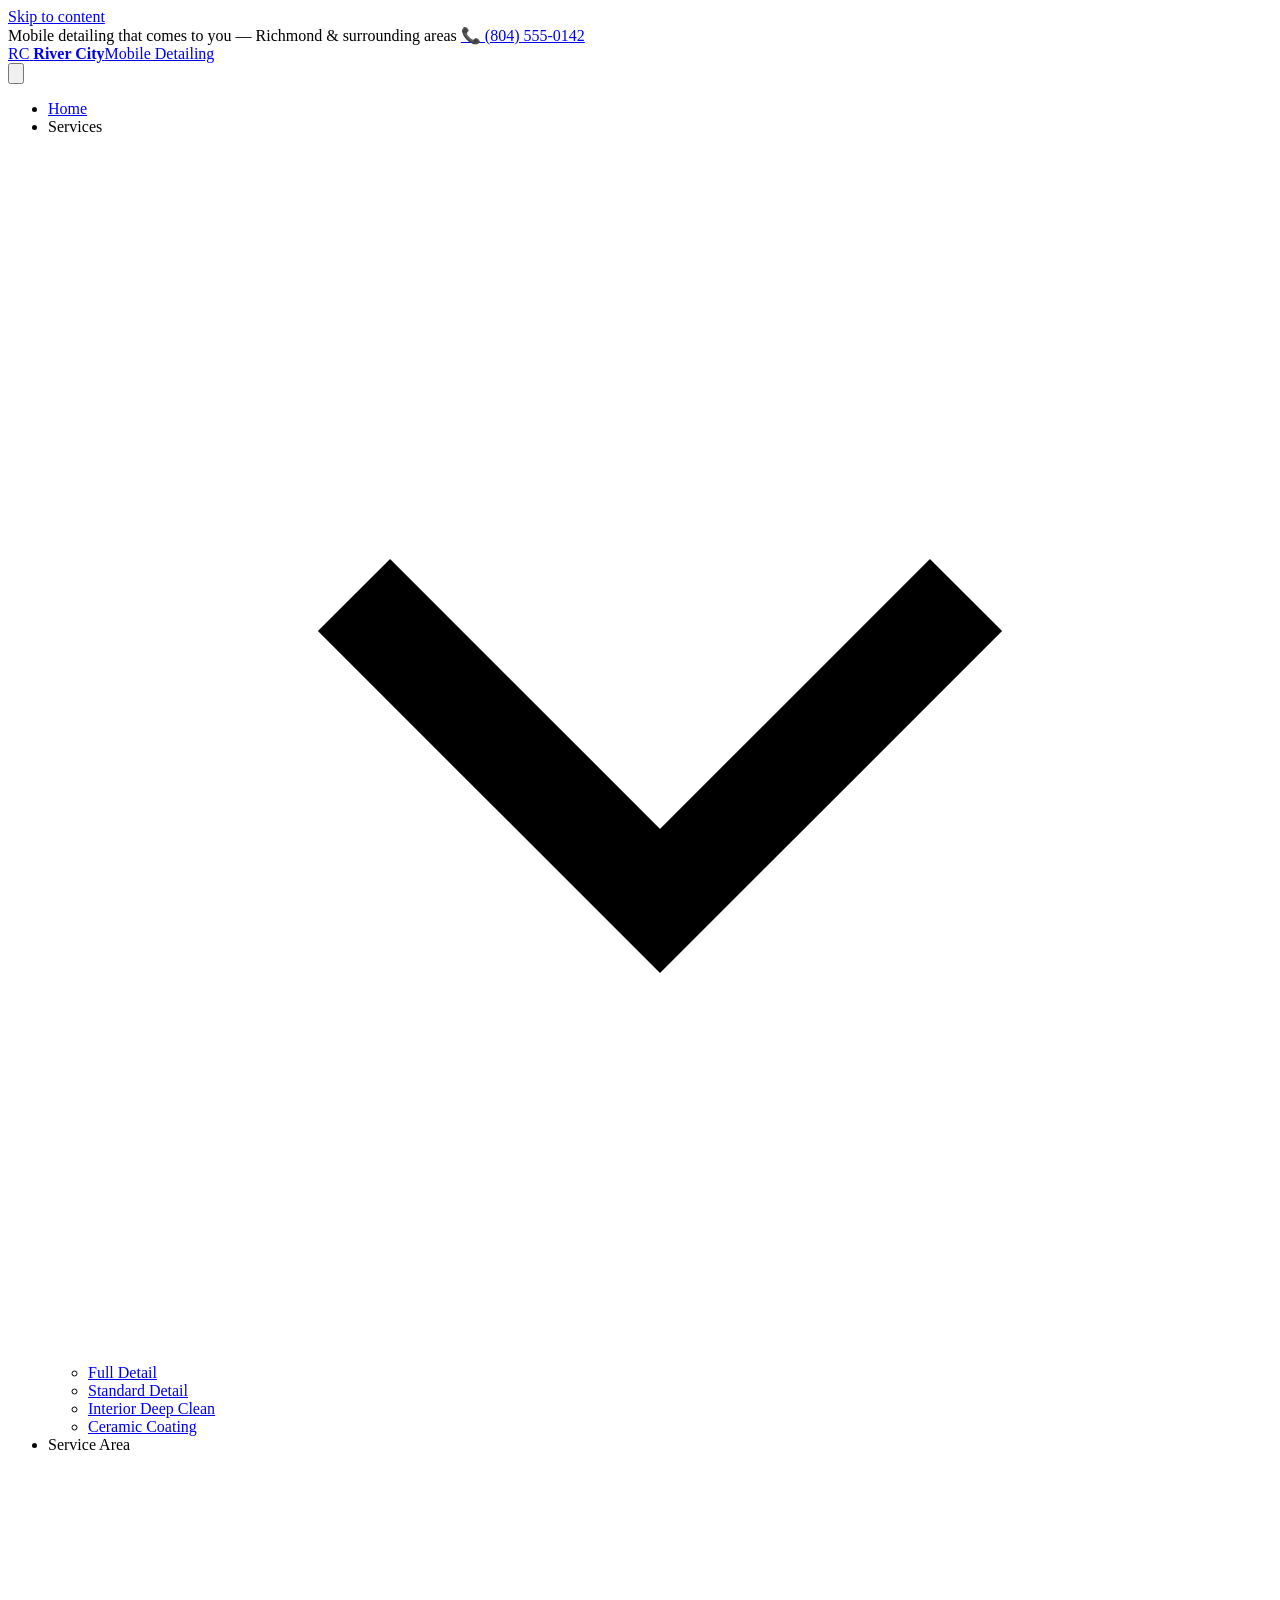
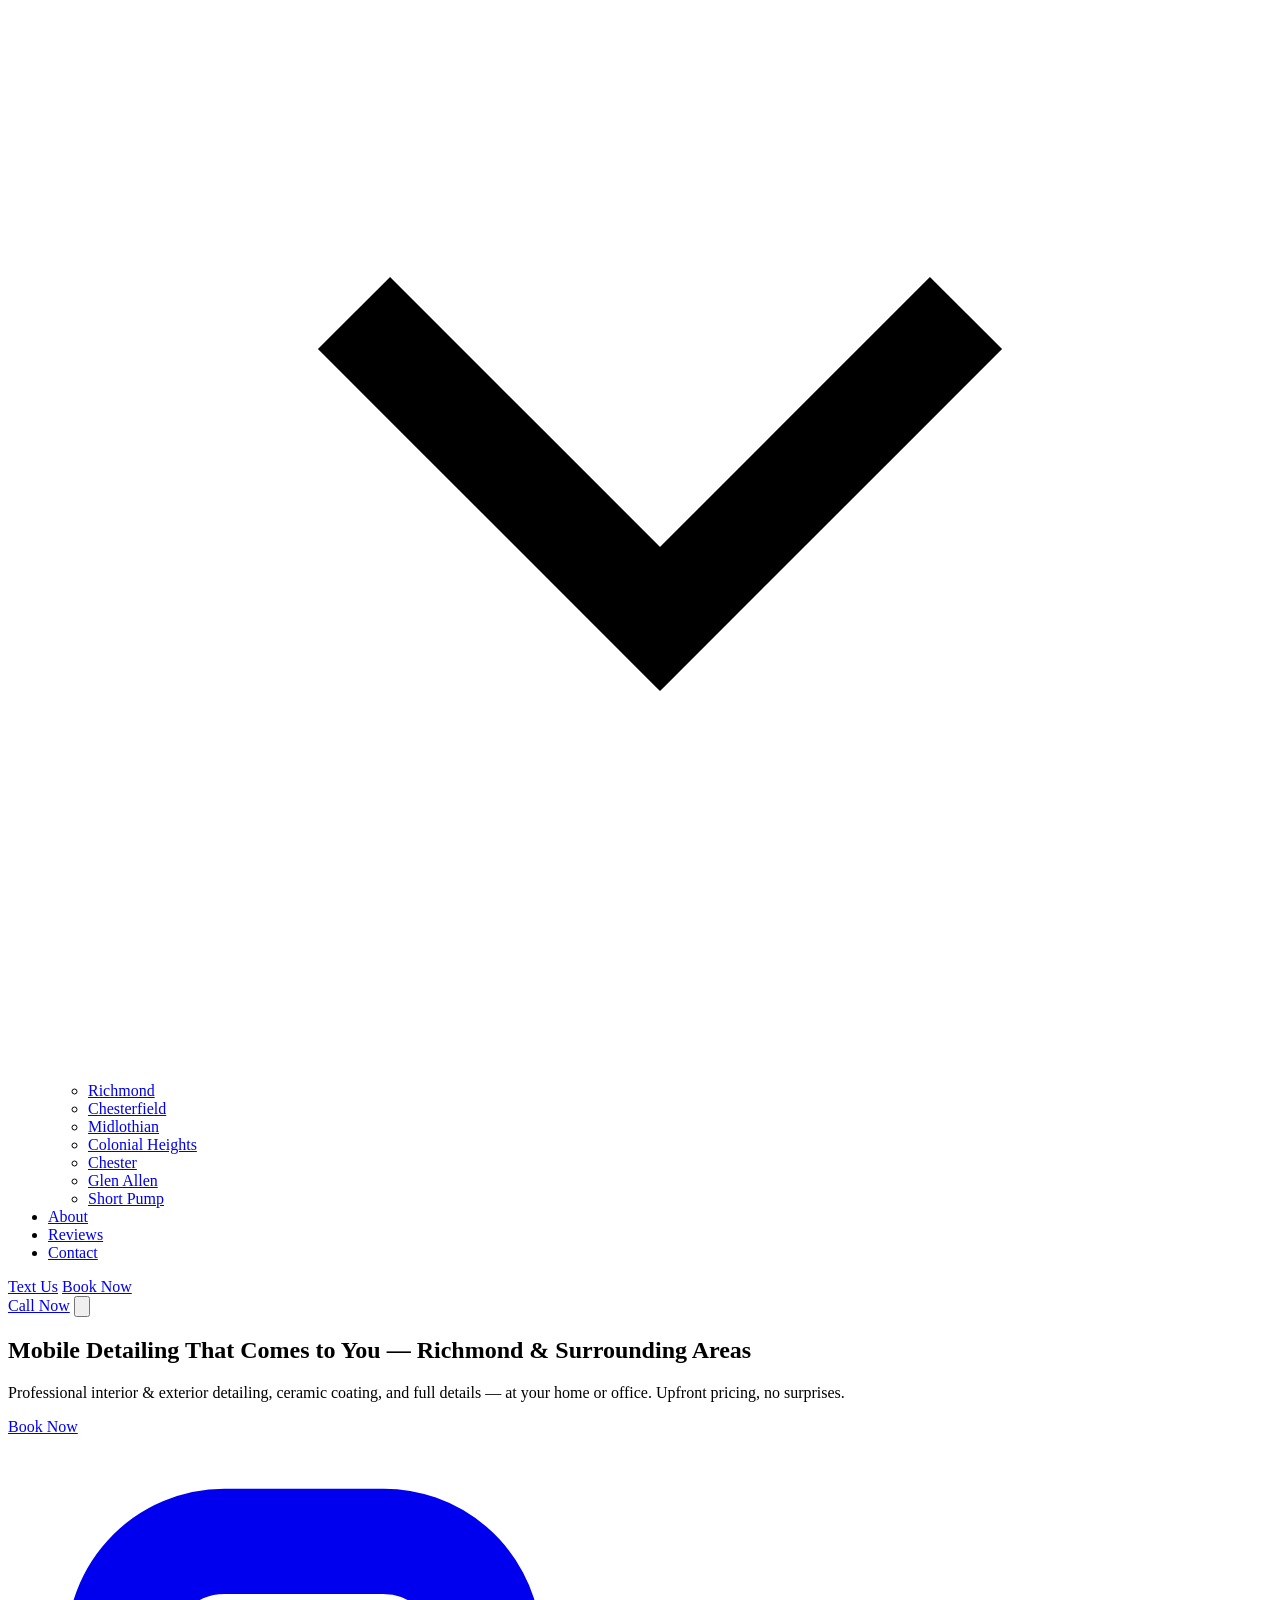
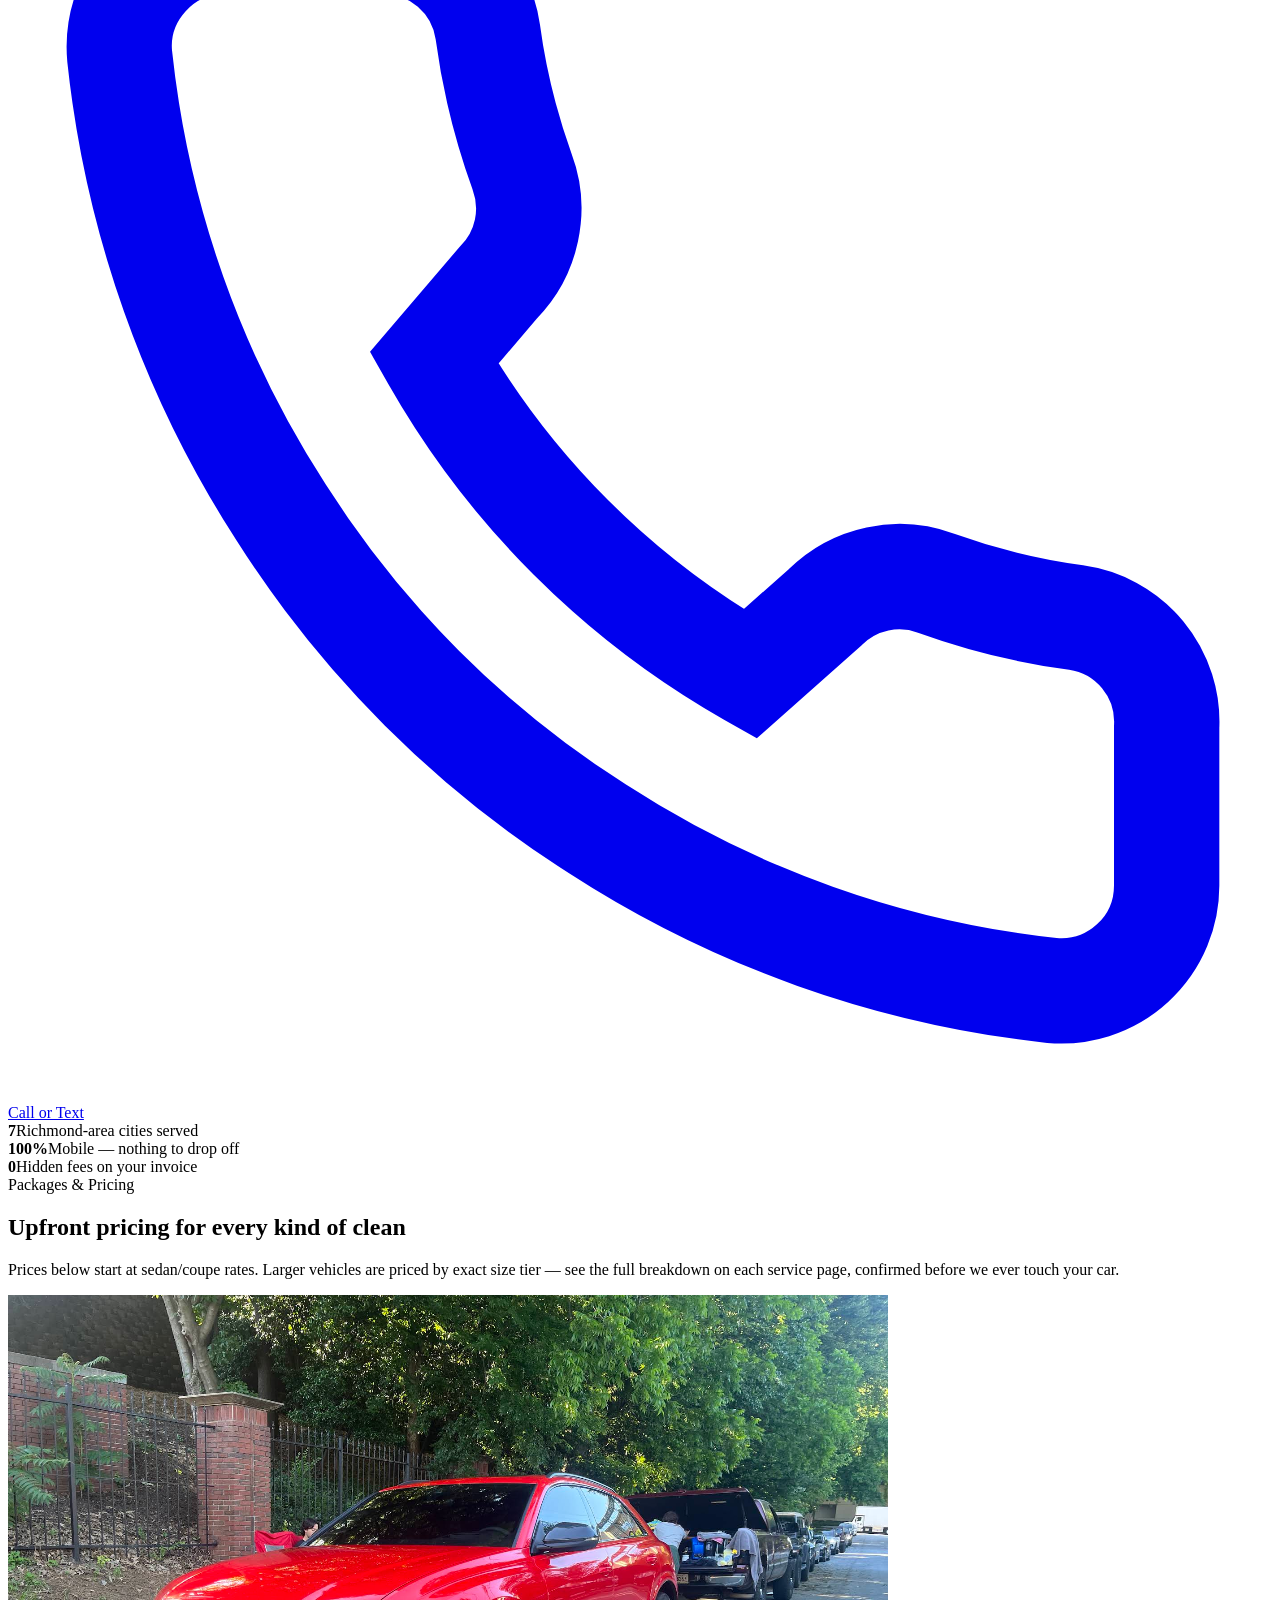
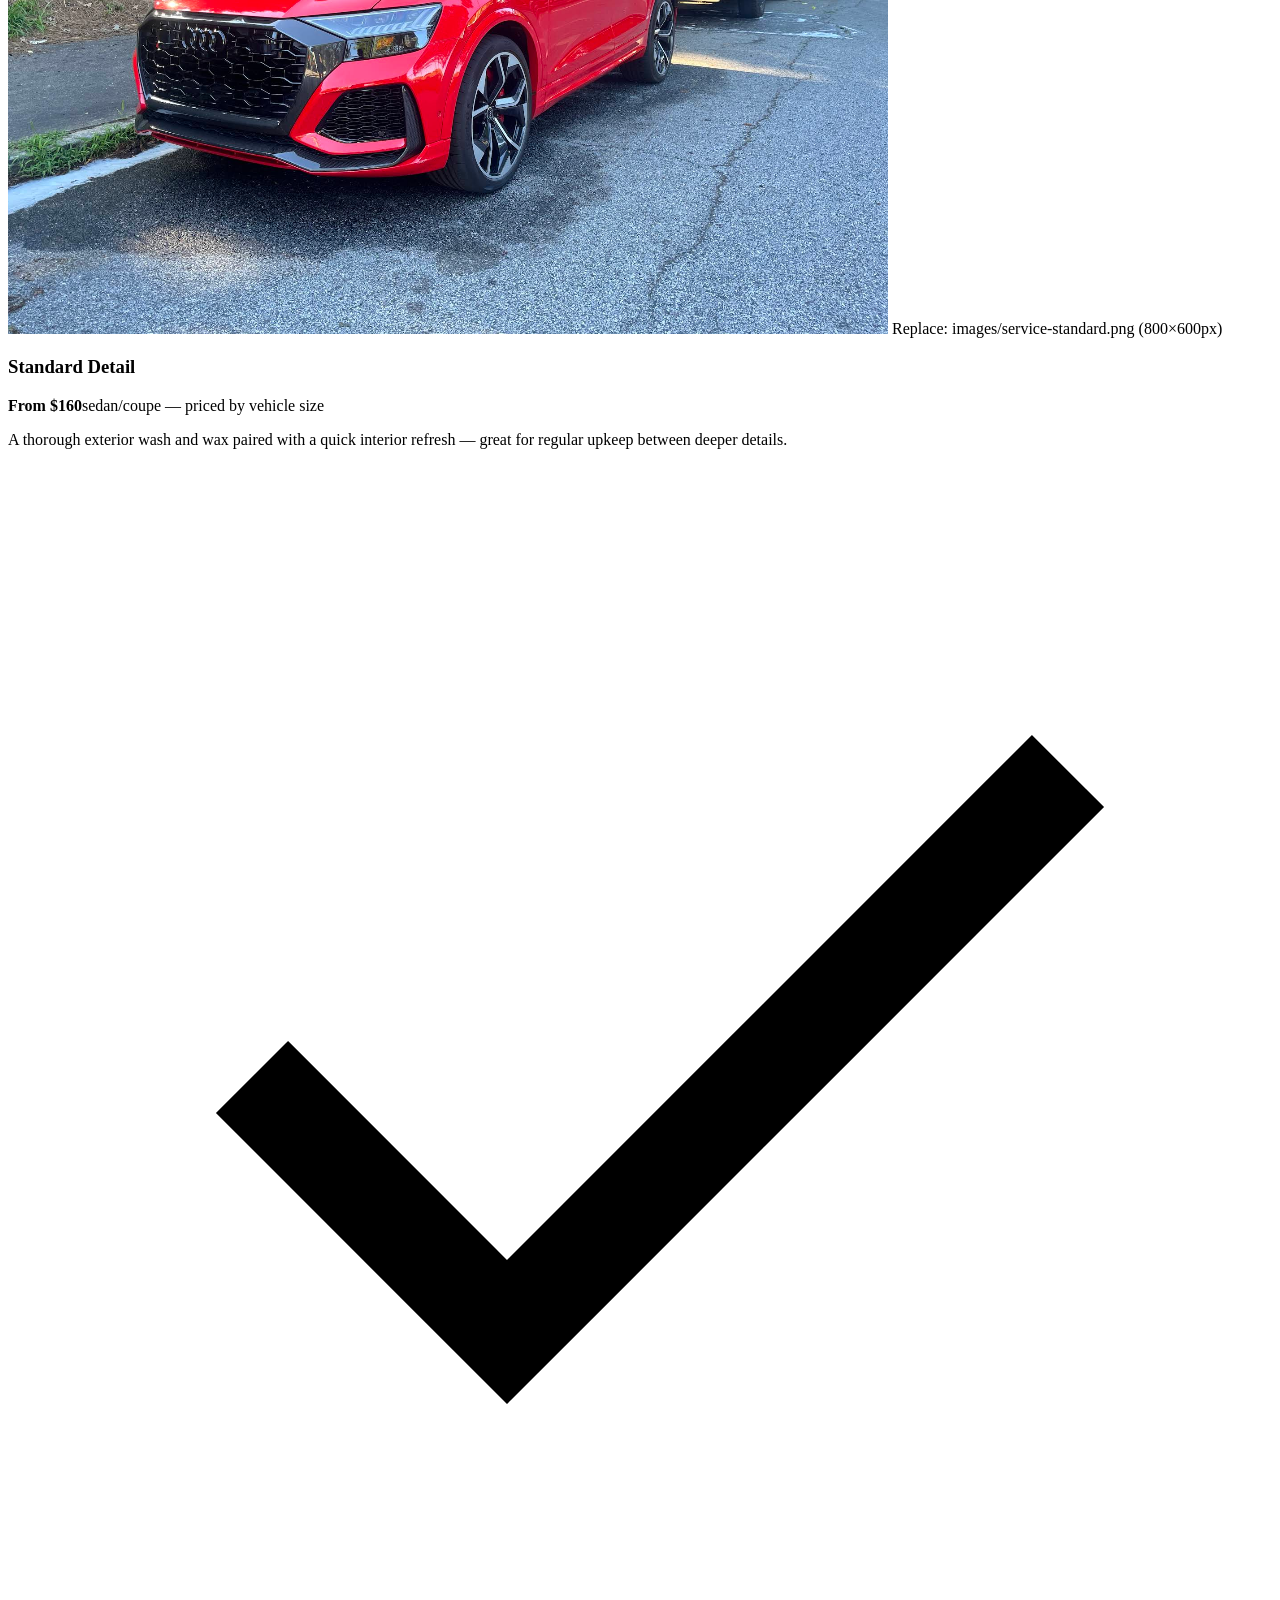
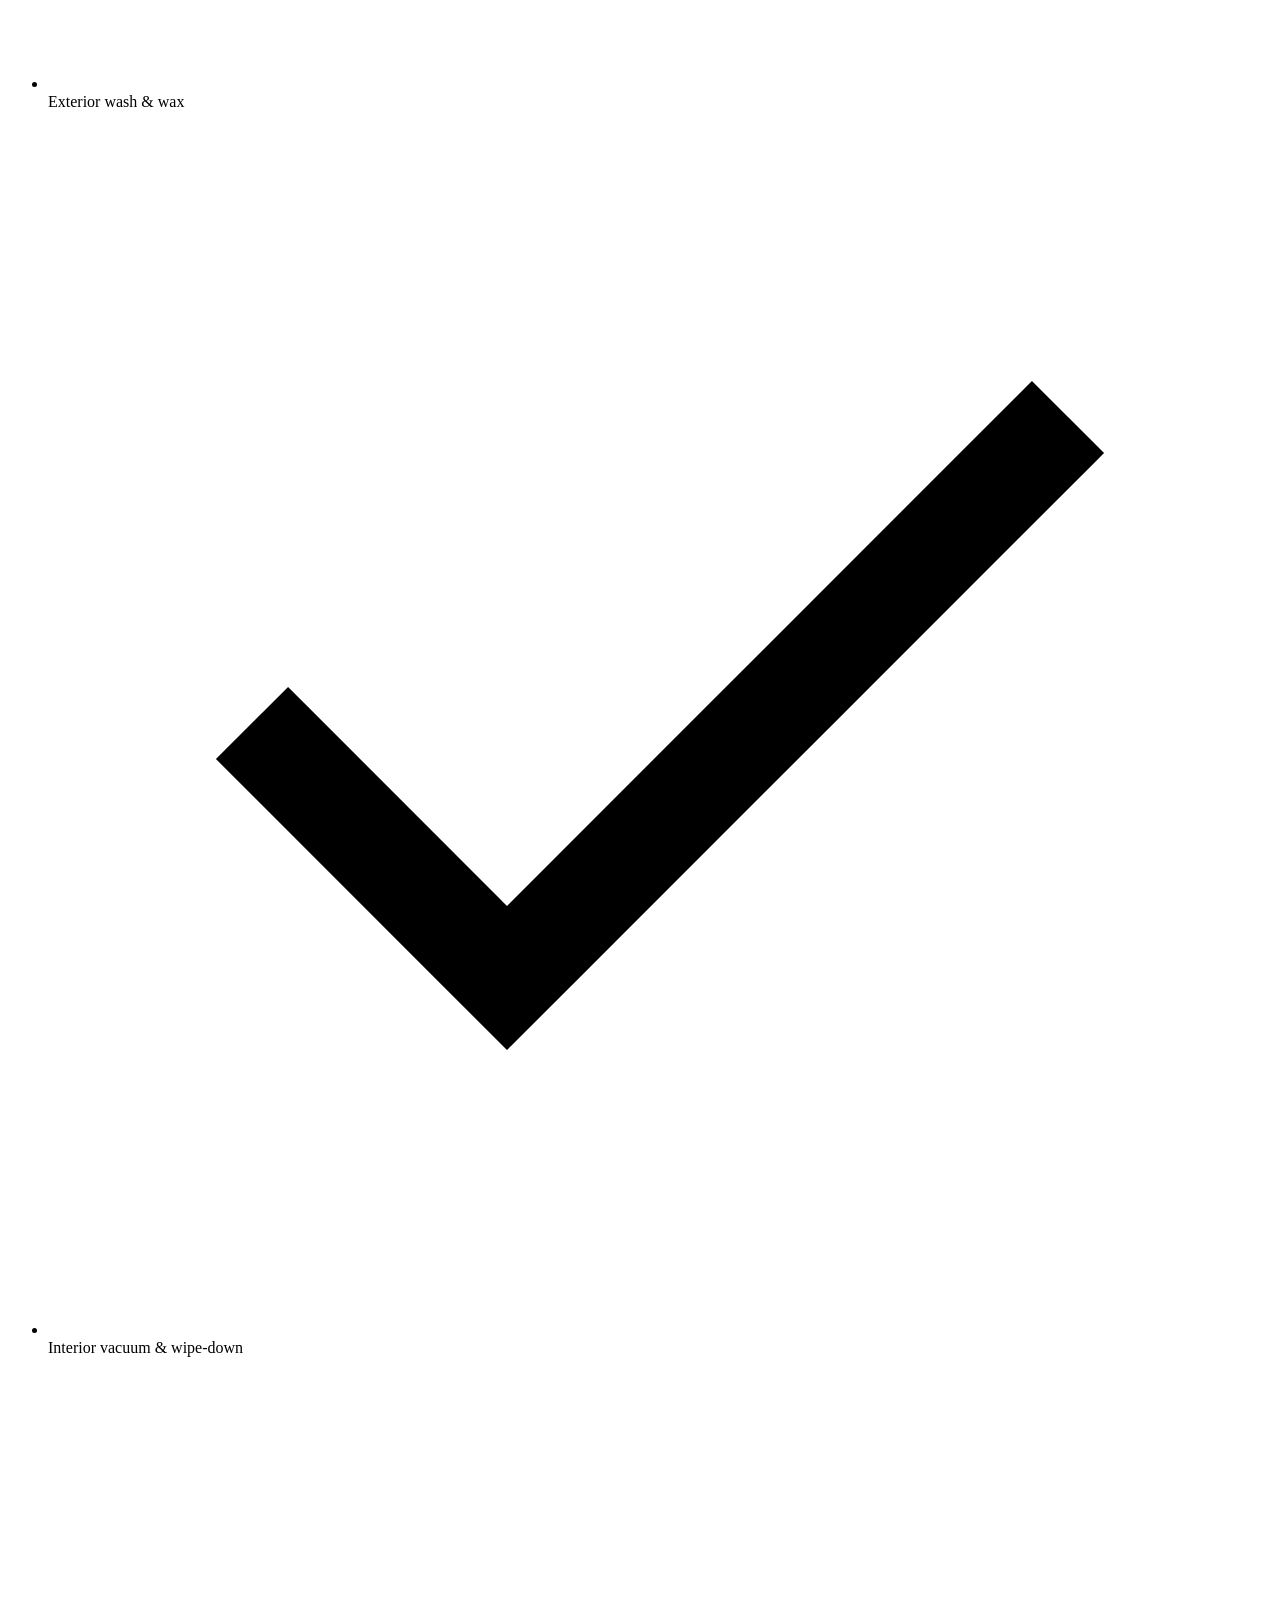
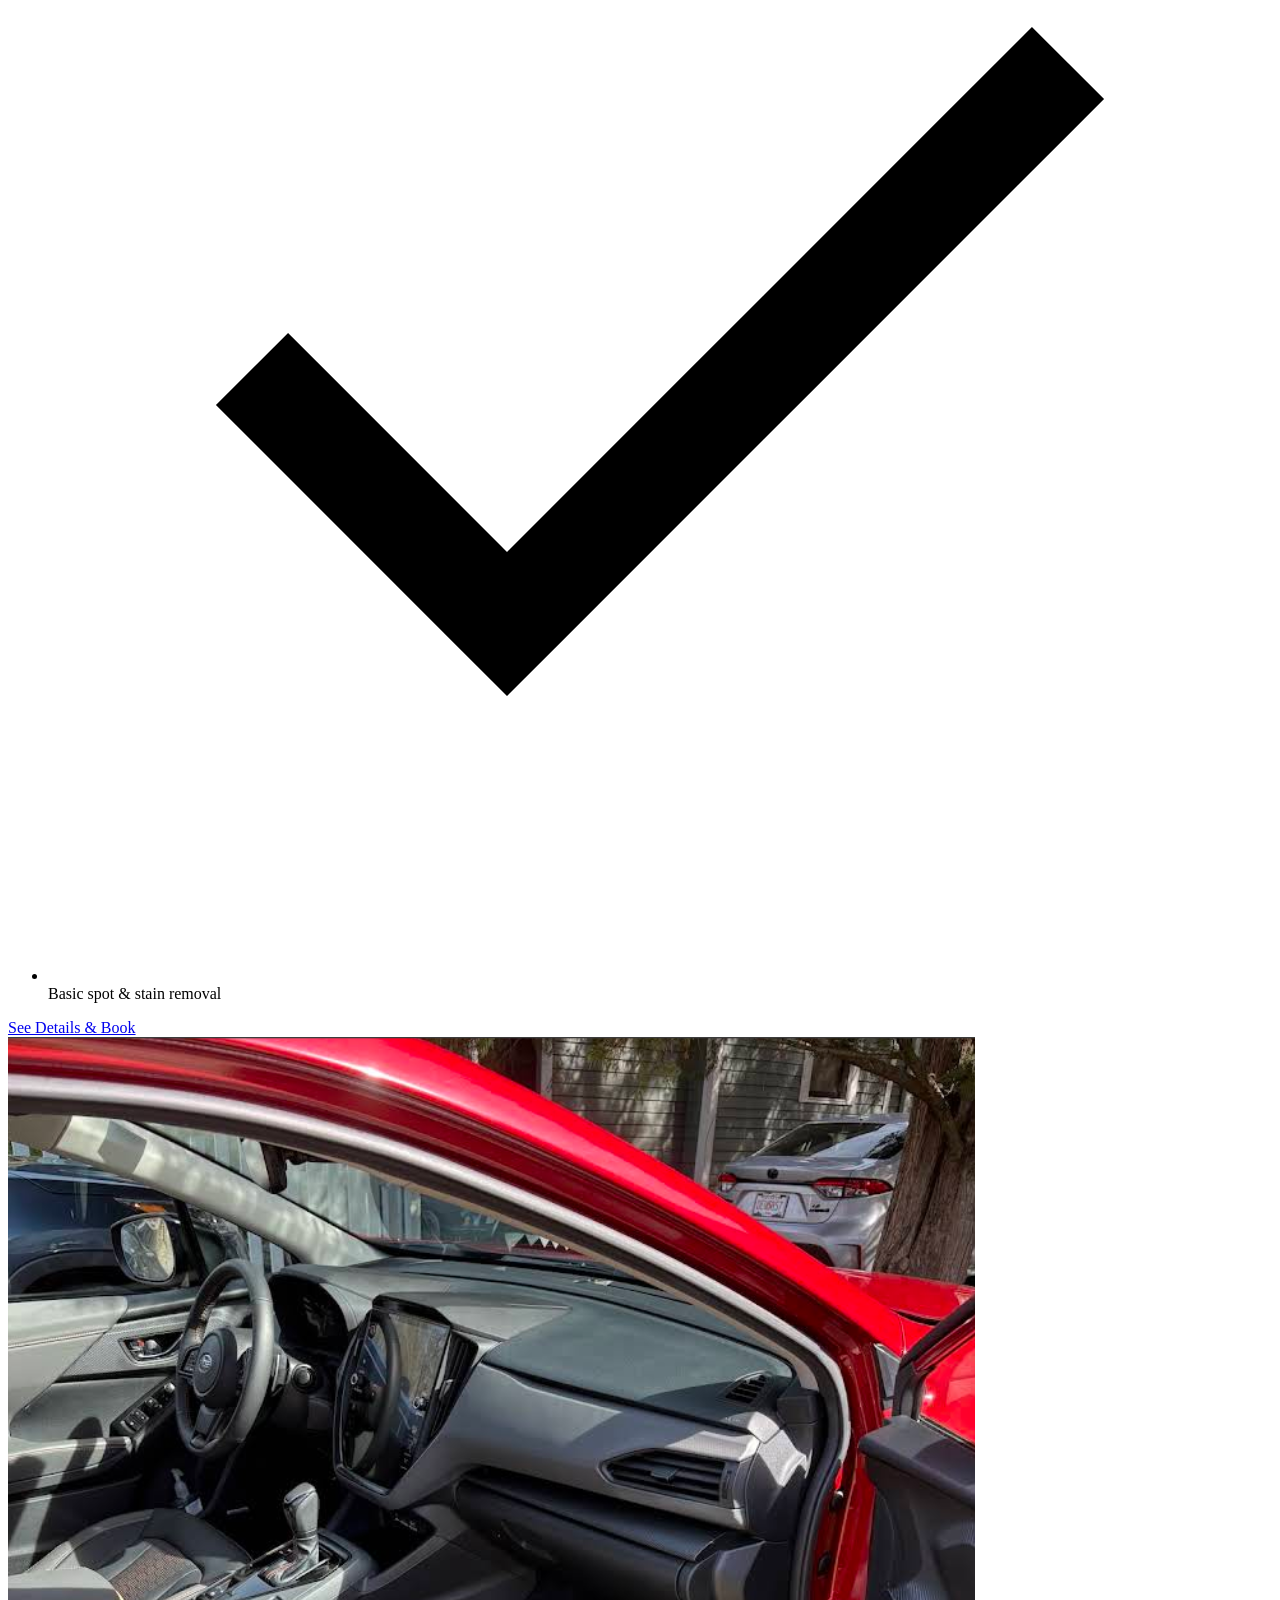
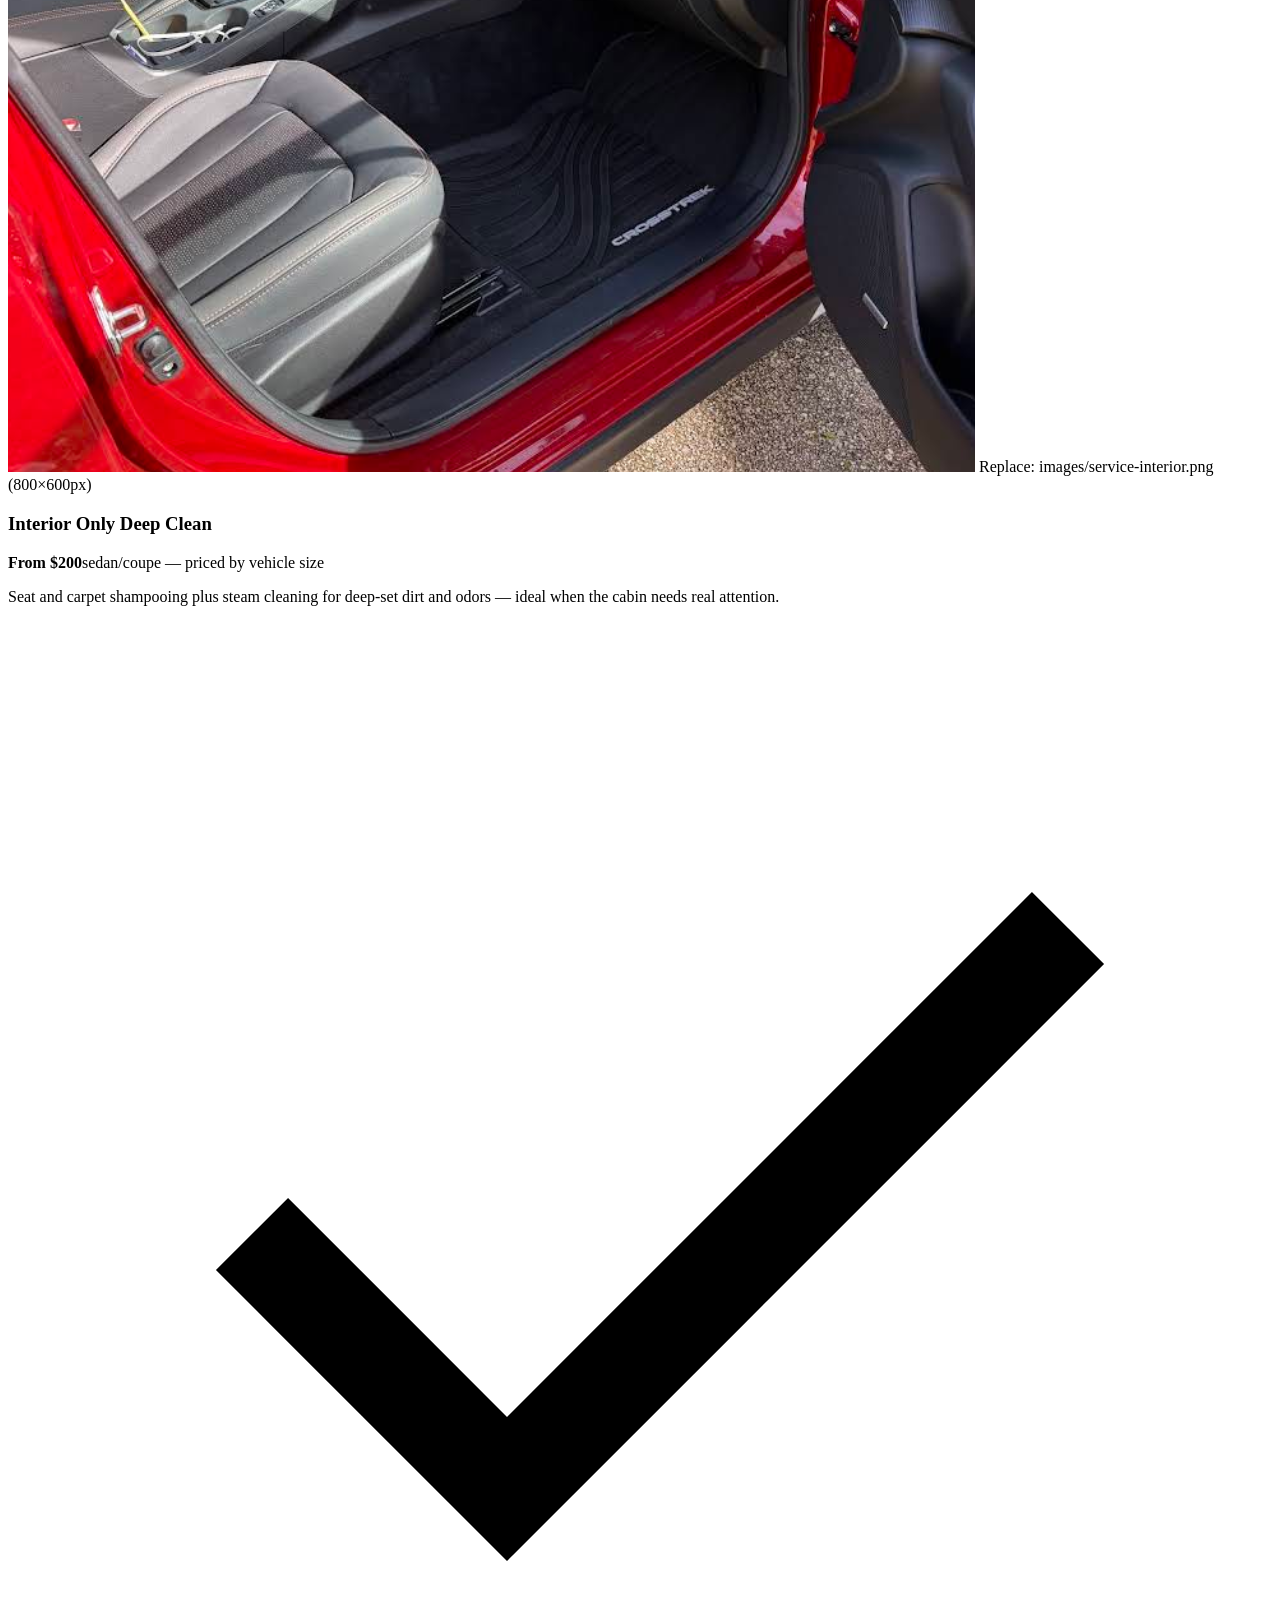
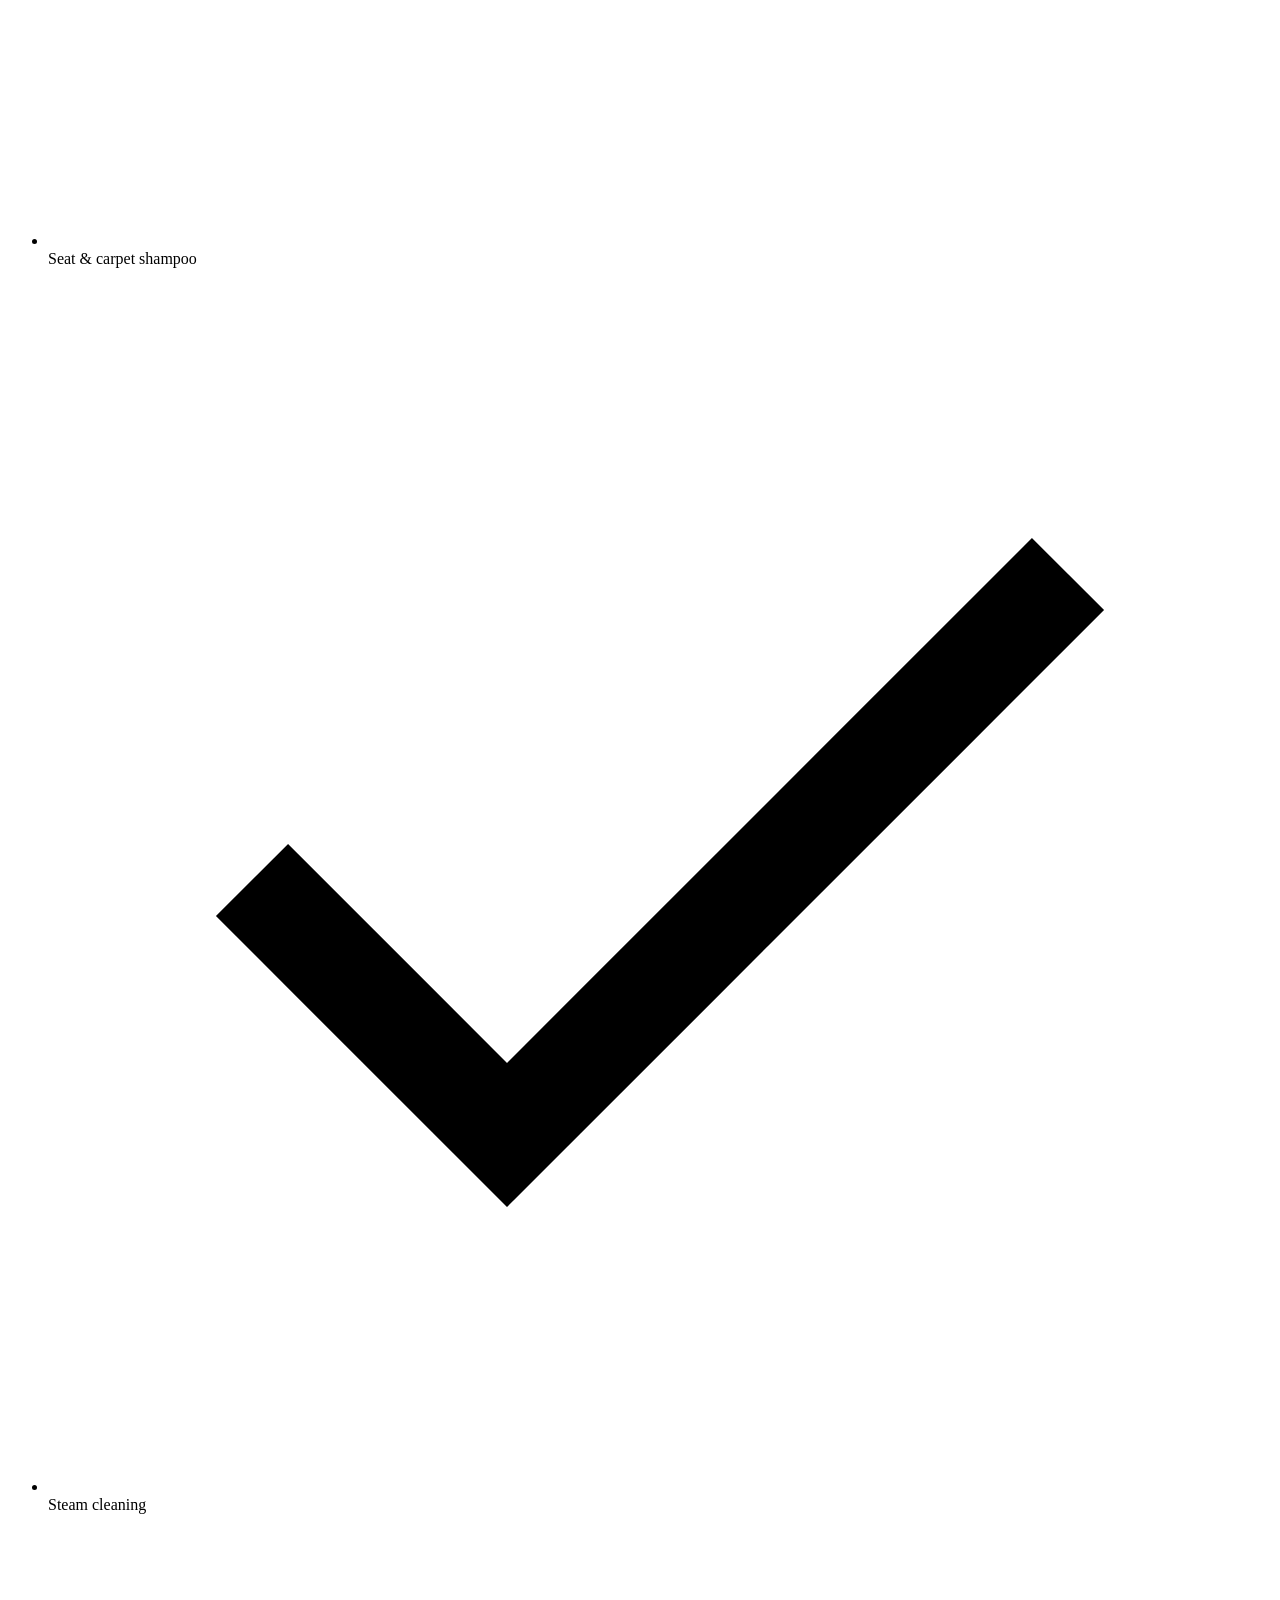
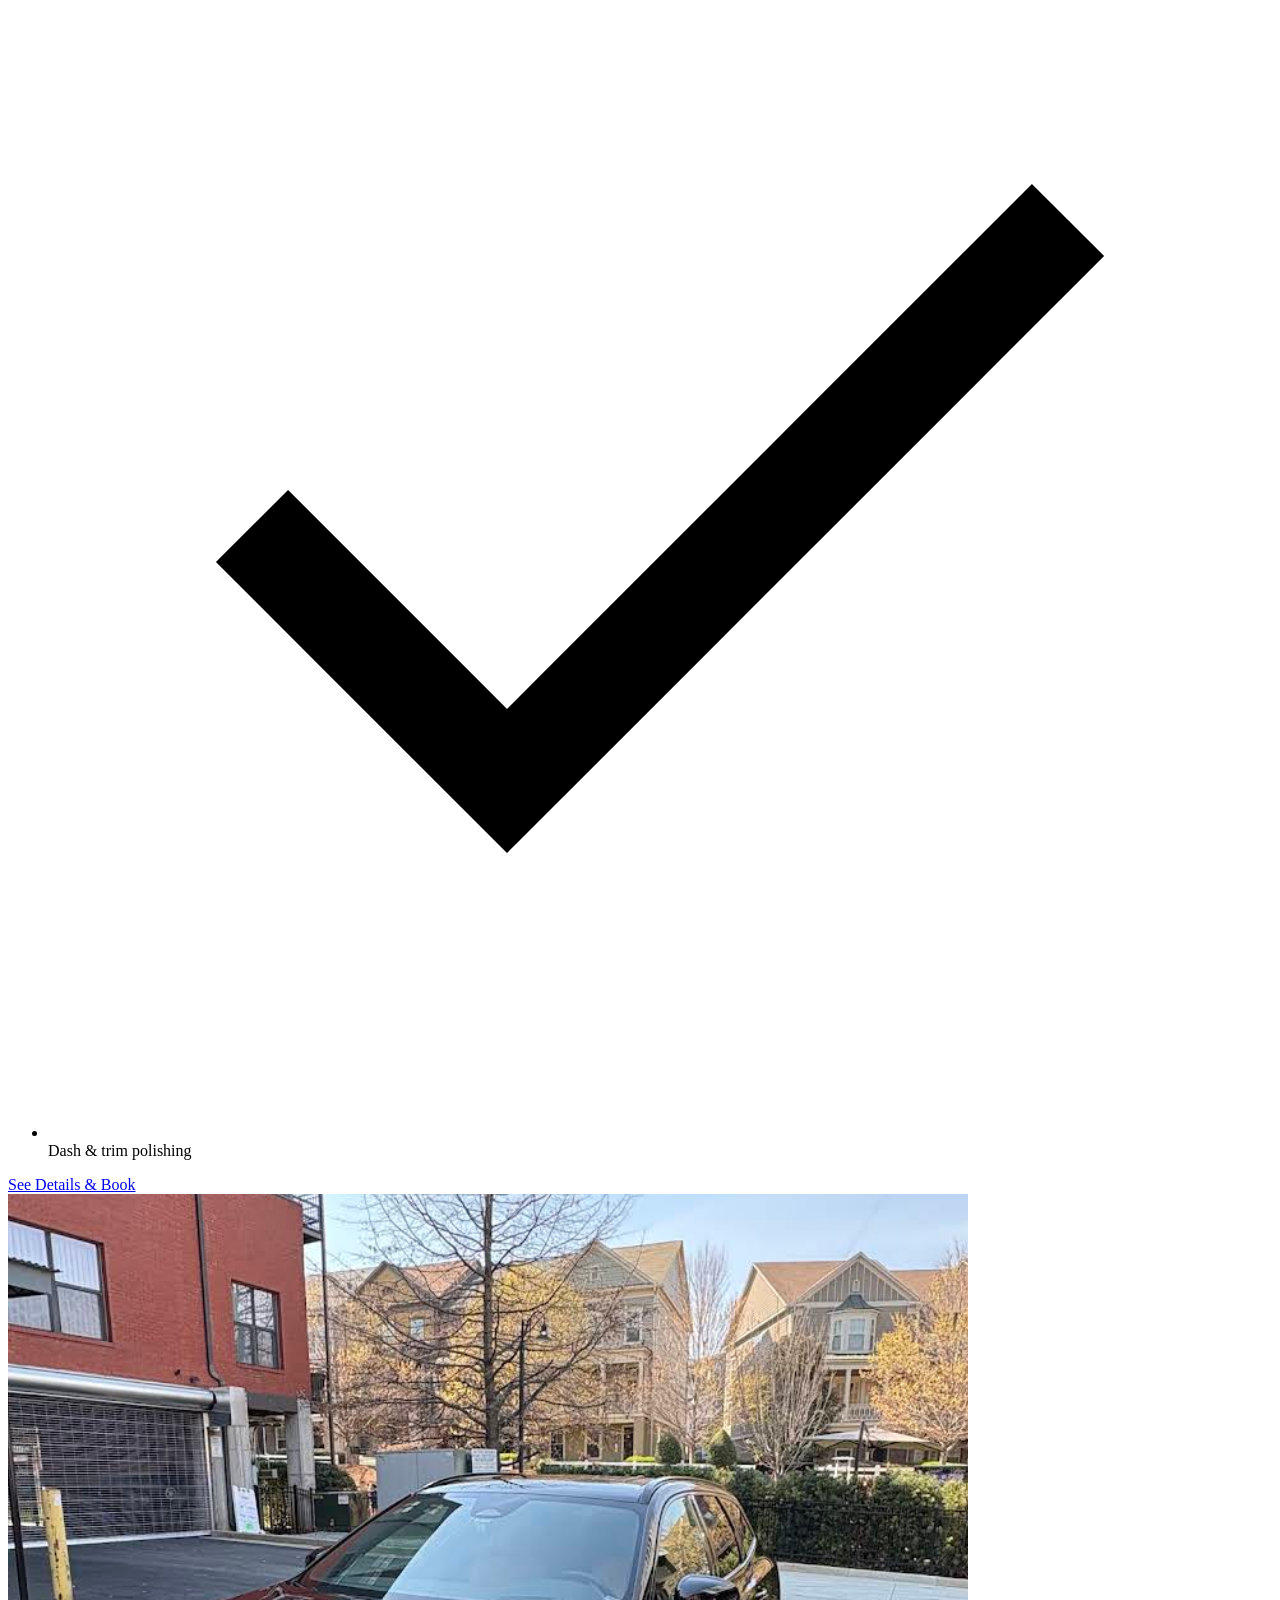
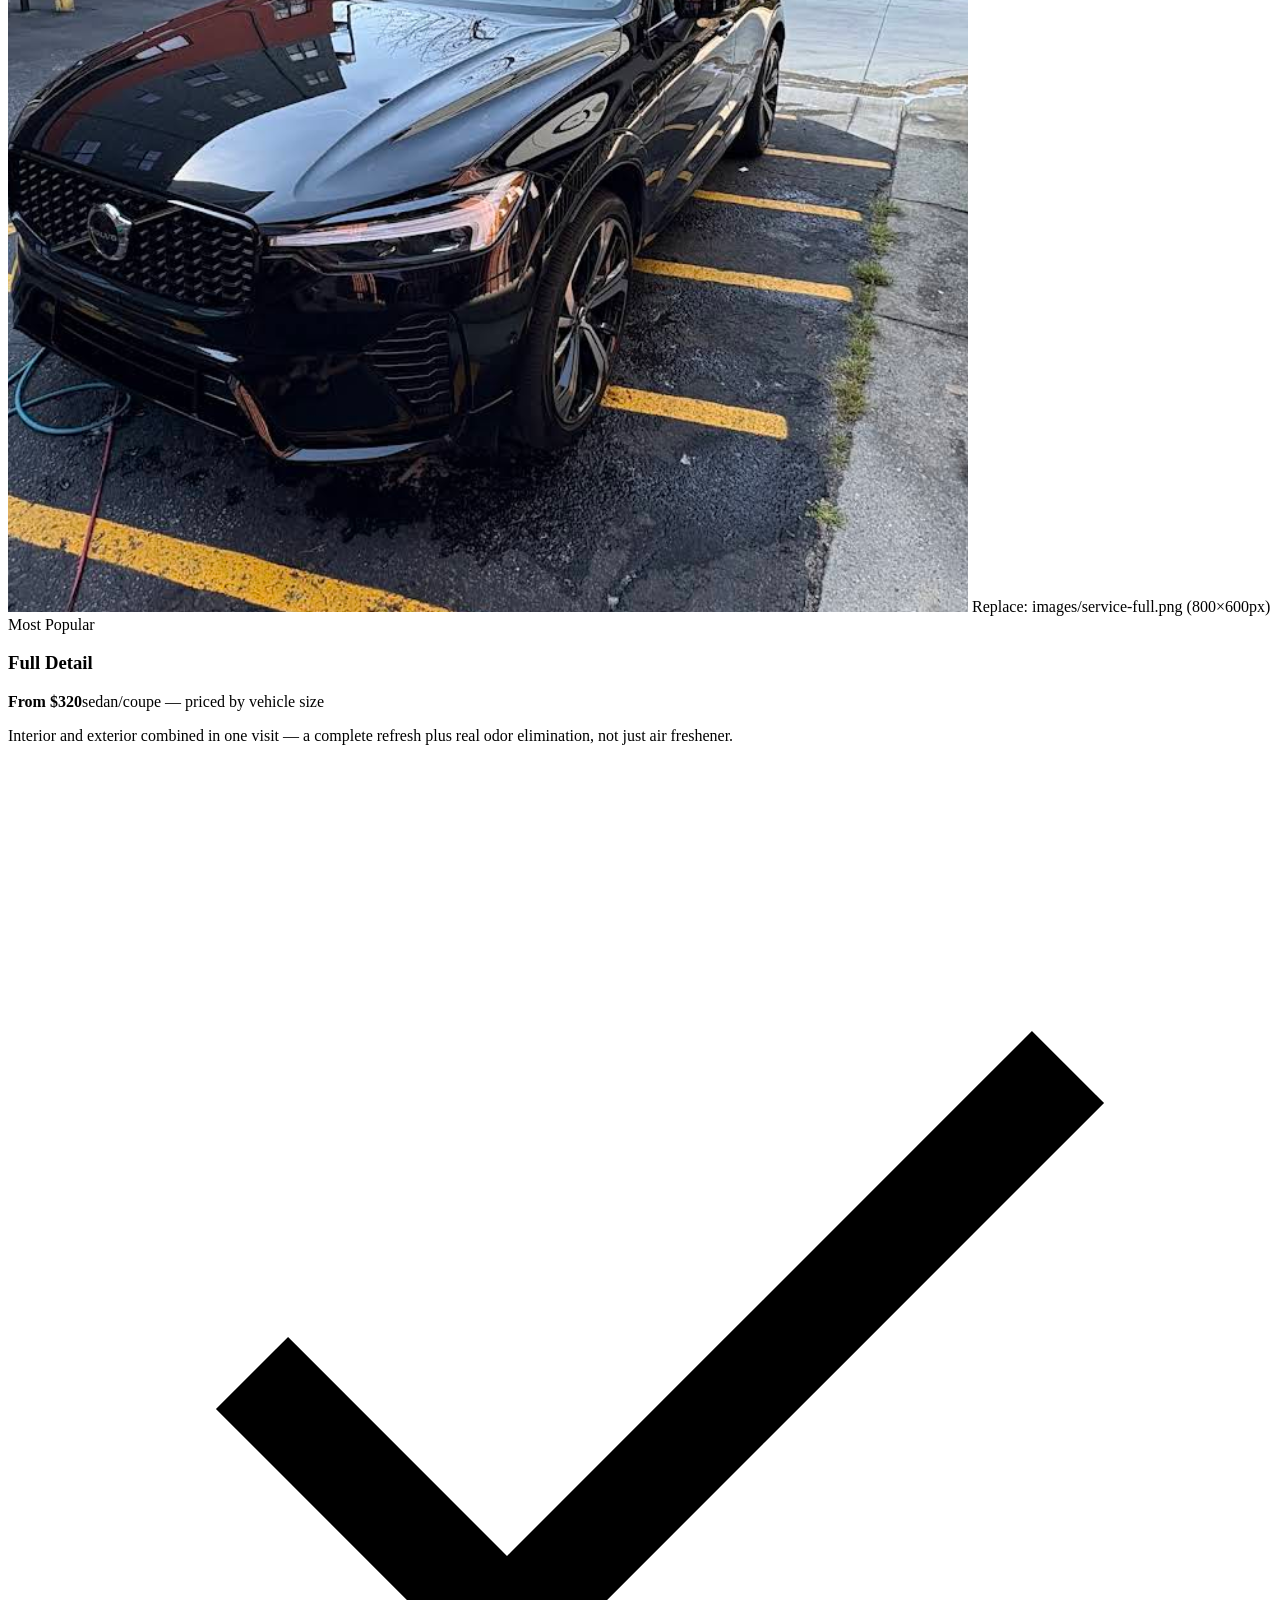
==== index.html @ 47110f05 "Wire up real Setmore booking link and live service photos - contact.html now links to the actual Set" ====
<!DOCTYPE html>
<html lang="en">
<head>
<meta charset="UTF-8">
<meta name="viewport" content="width=device-width, initial-scale=1.0">
<title>Mobile Auto Detailing in Richmond, VA | River City Mobile Detailing</title>
<meta name="description" content="River City Mobile Detailing brings professional mobile car detailing to your home or office in Richmond, Chesterfield, Midlothian & Short Pump, VA. Upfront pricing, no drop-off.">
<meta property="og:type" content="website">
<meta property="og:title" content="Mobile Auto Detailing in Richmond, VA | River City Mobile Detailing">
<meta property="og:description" content="Professional mobile car detailing to your home or office in Richmond, Chesterfield, Midlothian &amp; Short Pump, VA. Upfront pricing, no drop-off.">
<meta property="og:url" content="https://www.rivercitymobiledetailing.com/">
<meta property="og:image" content="https://www.rivercitymobiledetailing.com/images/og-image.jpg">
<meta property="og:site_name" content="River City Mobile Detailing">
<meta name="twitter:card" content="summary_large_image">
<meta name="twitter:title" content="Mobile Auto Detailing in Richmond, VA | River City Mobile Detailing">
<meta name="twitter:description" content="Professional mobile car detailing to your home or office in Richmond, Chesterfield, Midlothian &amp; Short Pump, VA. Upfront pricing, no drop-off.">
<meta name="twitter:image" content="https://www.rivercitymobiledetailing.com/images/og-image.jpg">
<link rel="icon" href="data:image/svg+xml,%3Csvg xmlns='http://www.w3.org/2000/svg' viewBox='0 0 64 64'%3E%3Crect width='64' height='64' rx='14' fill='%230c1a28'/%3E%3Ctext x='32' y='43' font-family='Arial,Helvetica,sans-serif' font-weight='700' font-size='26' fill='%231fb6ad' text-anchor='middle'%3ERC%3C/text%3E%3C/svg%3E">
<link rel="canonical" href="https://www.rivercitymobiledetailing.com/">
<link rel="stylesheet" href="css/style.css">
<script type="application/ld+json">
{
  "@context": "https://schema.org",
  "@type": "AutoDetailing",
  "name": "River City Mobile Detailing",
  "description": "Mobile car detailing serving Richmond, VA and the surrounding area — interior and exterior detailing, ceramic coating, and full details at your home or office.",
  "image": "https://www.rivercitymobiledetailing.com/images/logo.png",
  "telephone": "+1-804-555-0142",
  "priceRange": "$$",
  "areaServed": ["Richmond VA", "Chesterfield VA", "Midlothian VA", "Colonial Heights VA", "Chester VA", "Glen Allen VA", "Short Pump VA"],
  "makesOffer": [
    { "@type": "Offer", "itemOffered": { "@type": "Service", "name": "Standard Detail" }, "priceCurrency": "USD", "price": "160" },
    { "@type": "Offer", "itemOffered": { "@type": "Service", "name": "Interior Only Deep Clean" }, "priceCurrency": "USD", "price": "200" },
    { "@type": "Offer", "itemOffered": { "@type": "Service", "name": "Full Detail" }, "priceCurrency": "USD", "price": "320" },
    { "@type": "Offer", "itemOffered": { "@type": "Service", "name": "Ceramic Coating" }, "priceCurrency": "USD", "price": "500" }
  ],
  "url": "https://www.rivercitymobiledetailing.com/"
}
</script>
</head>
<body>
<a class="skip-link" href="#main">Skip to content</a>

<div class="utility-bar">
  <div class="container">
    <span>Mobile detailing that comes to you — Richmond &amp; surrounding areas</span>
    <a href="tel:+18045550142">📞 (804) 555-0142</a>
  </div>
</div>

<header class="site-header">
  <div class="container nav-row">
    <a href="index.html" class="logo">
      <span class="logo-mark">RC</span>
      <span class="logo-text"><strong>River City</strong><span>Mobile Detailing</span></span>
    </a>
    <nav class="main-nav" data-nav aria-label="Primary">
  <button class="nav-close" type="button" data-nav-close aria-label="Close menu">
    <svg viewBox="0 0 24 24" fill="none" stroke="currentColor" stroke-width="2"><path d="M6 6l12 12M18 6L6 18"/></svg>
  </button>
  <ul class="nav-list">
    <li><a href="index.html">Home</a></li>
    <li class="nav-group">
      <span class="nav-group-label">Services <svg class="chevron" viewBox="0 0 24 24" fill="none" stroke="currentColor" stroke-width="2"><path d="M6 9l6 6 6-6"/></svg></span>
      <ul class="nav-sub">
        <li><a href="services/full-detail.html">Full Detail</a></li>
        <li><a href="services/standard-detail.html">Standard Detail</a></li>
        <li><a href="services/interior-deep-clean.html">Interior Deep Clean</a></li>
        <li><a href="services/ceramic-coating.html">Ceramic Coating</a></li>
      </ul>
    </li>
    <li class="nav-group">
      <span class="nav-group-label">Service Area <svg class="chevron" viewBox="0 0 24 24" fill="none" stroke="currentColor" stroke-width="2"><path d="M6 9l6 6 6-6"/></svg></span>
      <ul class="nav-sub">
        <li><a href="areas/richmond.html">Richmond</a></li>
        <li><a href="areas/chesterfield.html">Chesterfield</a></li>
        <li><a href="areas/midlothian.html">Midlothian</a></li>
        <li><a href="areas/colonial-heights.html">Colonial Heights</a></li>
        <li><a href="areas/chester.html">Chester</a></li>
        <li><a href="areas/glen-allen.html">Glen Allen</a></li>
        <li><a href="areas/short-pump.html">Short Pump</a></li>
      </ul>
    </li>
    <li><a href="about.html">About</a></li>
    <li><a href="reviews.html">Reviews</a></li>
    <li><a href="contact.html">Contact</a></li>
  </ul>
  <div class="nav-cta">
    <a class="btn btn-outline btn-block" href="sms:+18045550142">Text Us</a>
    <a class="btn btn-primary btn-block" href="contact.html">Book Now</a>
  </div>
</nav>
    <div class="nav-actions">
      <a class="btn btn-outline btn-sm" href="tel:+18045550142">Call Now</a>
      <button class="nav-toggle" type="button" data-nav-toggle aria-label="Open menu">
        <svg viewBox="0 0 24 24" fill="none" stroke="currentColor" stroke-width="2"><path d="M3 6h18M3 12h18M3 18h18"/></svg>
      </button>
    </div>
  </div>
</header>
<div class="nav-overlay" data-nav-overlay></div>

<main id="main">

  <section class="hero">
    <div class="container">
      <div>
        <h1>Mobile Detailing That Comes to You — Richmond &amp; Surrounding Areas</h1>
        <p class="lede">Professional interior &amp; exterior detailing, ceramic coating, and full details — at your home or office. Upfront pricing, no surprises.</p>
        <div class="hero-ctas">
          <a class="btn btn-primary" href="contact.html">Book Now</a>
          <a class="btn btn-ghost" href="tel:+18045550142">
            <svg class="btn-icon" viewBox="0 0 24 24" fill="none" stroke="currentColor" stroke-width="2"><path d="M22 16.92v3a2 2 0 0 1-2.18 2 19.79 19.79 0 0 1-8.63-3.07 19.5 19.5 0 0 1-6-6 19.79 19.79 0 0 1-3.07-8.67A2 2 0 0 1 4.11 2h3a2 2 0 0 1 2 1.72c.12.9.34 1.79.65 2.65a2 2 0 0 1-.45 2.11L8.09 9.91a16 16 0 0 0 6 6l1.43-1.27a2 2 0 0 1 2.11-.45c.86.31 1.75.53 2.65.65A2 2 0 0 1 22 16.92z"/></svg>
            Call or Text
          </a>
        </div>
        <div class="hero-trust">
          <div><strong>7</strong>Richmond-area cities served</div>
          <div><strong>100%</strong>Mobile — nothing to drop off</div>
          <div><strong>0</strong>Hidden fees on your invoice</div>
        </div>
      </div>
    </div>
  </section>

  <section class="section-alt" id="packages">
    <div class="container">
      <div class="section-head center">
        <span class="eyebrow">Packages &amp; Pricing</span>
        <h2>Upfront pricing for every kind of clean</h2>
        <p>Prices below start at sedan/coupe rates. Larger vehicles are priced by exact size tier — see the full breakdown on each service page, confirmed before we ever touch your car.</p>
      </div>
      <div class="service-rows">

        <div class="service-row">
          <div class="service-row-media">
            <div class="img-slot" style="--ar:4/3">
              <img src="images/service-standard.png" alt="Mobile Standard Detail exterior wash in Richmond, VA" loading="lazy">
              <span class="img-slot-label">Replace: images/service-standard.png (800×600px)</span>
            </div>
          </div>
          <div class="service-row-body">
            <h3>Standard Detail</h3>
            <div class="service-row-price"><strong>From $160</strong><span>sedan/coupe — priced by vehicle size</span></div>
            <p>A thorough exterior wash and wax paired with a quick interior refresh — great for regular upkeep between deeper details.</p>
            <ul class="package-list">
              <li><svg viewBox="0 0 24 24" fill="none" stroke="currentColor" stroke-width="2"><path d="M20 6L9 17l-5-5"/></svg>Exterior wash &amp; wax</li>
              <li><svg viewBox="0 0 24 24" fill="none" stroke="currentColor" stroke-width="2"><path d="M20 6L9 17l-5-5"/></svg>Interior vacuum &amp; wipe-down</li>
              <li><svg viewBox="0 0 24 24" fill="none" stroke="currentColor" stroke-width="2"><path d="M20 6L9 17l-5-5"/></svg>Basic spot &amp; stain removal</li>
            </ul>
            <div class="service-row-ctas">
              <a class="btn btn-primary" href="services/standard-detail.html">See Details &amp; Book</a>
            </div>
          </div>
        </div>

        <div class="service-row reverse">
          <div class="service-row-media">
            <div class="img-slot" style="--ar:4/3">
              <img src="images/service-interior.png" alt="Mobile interior deep clean and seat shampoo in Richmond, VA" loading="lazy">
              <span class="img-slot-label">Replace: images/service-interior.png (800×600px)</span>
            </div>
          </div>
          <div class="service-row-body">
            <h3>Interior Only Deep Clean</h3>
            <div class="service-row-price"><strong>From $200</strong><span>sedan/coupe — priced by vehicle size</span></div>
            <p>Seat and carpet shampooing plus steam cleaning for deep-set dirt and odors — ideal when the cabin needs real attention.</p>
            <ul class="package-list">
              <li><svg viewBox="0 0 24 24" fill="none" stroke="currentColor" stroke-width="2"><path d="M20 6L9 17l-5-5"/></svg>Seat &amp; carpet shampoo</li>
              <li><svg viewBox="0 0 24 24" fill="none" stroke="currentColor" stroke-width="2"><path d="M20 6L9 17l-5-5"/></svg>Steam cleaning</li>
              <li><svg viewBox="0 0 24 24" fill="none" stroke="currentColor" stroke-width="2"><path d="M20 6L9 17l-5-5"/></svg>Dash &amp; trim polishing</li>
            </ul>
            <div class="service-row-ctas">
              <a class="btn btn-primary" href="services/interior-deep-clean.html">See Details &amp; Book</a>
            </div>
          </div>
        </div>

        <div class="service-row">
          <div class="service-row-media">
            <div class="img-slot" style="--ar:4/3">
              <img src="images/service-full.png" alt="Mobile Full Detail service in Richmond, VA" loading="lazy">
              <span class="img-slot-label">Replace: images/service-full.png (800×600px)</span>
            </div>
          </div>
          <div class="service-row-body">
            <span class="eyebrow" style="margin-bottom:.35rem">Most Popular</span>
            <h3>Full Detail</h3>
            <div class="service-row-price"><strong>From $320</strong><span>sedan/coupe — priced by vehicle size</span></div>
            <p>Interior and exterior combined in one visit — a complete refresh plus real odor elimination, not just air freshener.</p>
            <ul class="package-list">
              <li><svg viewBox="0 0 24 24" fill="none" stroke="currentColor" stroke-width="2"><path d="M20 6L9 17l-5-5"/></svg>Interior + exterior, combined</li>
              <li><svg viewBox="0 0 24 24" fill="none" stroke="currentColor" stroke-width="2"><path d="M20 6L9 17l-5-5"/></svg>Deep clean, top to bottom</li>
              <li><svg viewBox="0 0 24 24" fill="none" stroke="currentColor" stroke-width="2"><path d="M20 6L9 17l-5-5"/></svg>Odor elimination</li>
            </ul>
            <div class="service-row-ctas">
              <a class="btn btn-primary" href="services/full-detail.html">See Details &amp; Book</a>
            </div>
          </div>
        </div>

        <div class="service-row reverse">
          <div class="service-row-media">
            <div class="img-slot" style="--ar:4/3">
              <img src="images/service-ceramic.png" alt="Ceramic coating paint correction in Richmond, VA" loading="lazy">
              <span class="img-slot-label">Replace: images/service-ceramic.png (800×600px)</span>
            </div>
          </div>
          <div class="service-row-body">
            <h3>Ceramic Coating</h3>
            <div class="service-row-price"><strong>From $500</strong><span>Two-Year, cars — Three-Year also available</span></div>
            <p>Full paint correction and machine polishing before a professional-grade ceramic coating goes on — real protection starts with real prep.</p>
            <ul class="package-list">
              <li><svg viewBox="0 0 24 24" fill="none" stroke="currentColor" stroke-width="2"><path d="M20 6L9 17l-5-5"/></svg>Paint correction &amp; polish</li>
              <li><svg viewBox="0 0 24 24" fill="none" stroke="currentColor" stroke-width="2"><path d="M20 6L9 17l-5-5"/></svg>Two-Year or Three-Year coating</li>
              <li><svg viewBox="0 0 24 24" fill="none" stroke="currentColor" stroke-width="2"><path d="M20 6L9 17l-5-5"/></svg>Priced by vehicle type</li>
            </ul>
            <div class="service-row-ctas">
              <a class="btn btn-primary" href="services/ceramic-coating.html">See Details &amp; Book</a>
            </div>
          </div>
        </div>

      </div>
    </div>
  </section>

  <section>
    <div class="container">
      <div class="section-head center">
        <span class="eyebrow">Why Choose Us</span>
        <h2>Detailing built around your schedule, not a shop's</h2>
      </div>
      <div class="features-grid">
        <div class="feature-card">
          <div class="feature-icon"><svg viewBox="0 0 24 24" fill="none" stroke="currentColor" stroke-width="2"><path d="M3 12h13l4 4M3 12l4-4M3 12l4 4"/></svg></div>
          <h3>We come to you</h3>
          <p>No drop-off, no waiting rooms. We bring the full mobile setup to your home or office.</p>
        </div>
        <div class="feature-card">
          <div class="feature-icon"><svg viewBox="0 0 24 24" fill="none" stroke="currentColor" stroke-width="2"><path d="M12 1v22M17 5H9.5a3.5 3.5 0 0 0 0 7h5a3.5 3.5 0 0 1 0 7H6"/></svg></div>
          <h3>Transparent pricing</h3>
          <p>Quoted upfront and confirmed before we start — never a surprise number when we're done.</p>
        </div>
        <div class="feature-card">
          <div class="feature-icon"><svg viewBox="0 0 24 24" fill="none" stroke="currentColor" stroke-width="2"><path d="M12 3l7 3v6c0 4.5-3 7.5-7 9-4-1.5-7-4.5-7-9V6l7-3Z"/></svg></div>
          <h3>Fully equipped mobile unit</h3>
          <p>We carry our own water and power — no need to use your outlets or hose.</p>
        </div>
      </div>
    </div>
  </section>

  <section class="section-alt">
    <div class="container">
      <div class="section-head center">
        <span class="eyebrow">How It Works</span>
        <h2>Booking is three steps, done</h2>
      </div>
      <div class="steps">
        <div class="step">
          <h3>Book online or call/text</h3>
          <p>Tell us your vehicle and the package you want. We'll confirm your price and a time that works.</p>
        </div>
        <div class="step">
          <h3>We come to you</h3>
          <p>Our mobile unit arrives fully equipped — home, office, wherever your car is parked.</p>
        </div>
        <div class="step">
          <h3>Inspect &amp; pay</h3>
          <p>Walk through the finished result with us before you pay. No rush, no pressure.</p>
        </div>
      </div>
    </div>
  </section>

  <section id="reviews">
    <div class="container">
      <div class="section-head center">
        <span class="eyebrow">Reviews</span>
        <h2>What Richmond-area customers are saying</h2>
      </div>
      <!-- TODO before launch: replace these three cards with real, current Google reviews (see reviews.html for the live Google widget/link setup). -->
      <div class="reviews-grid">
        <div class="review-card">
          <div class="stars">★★★★★</div>
          <p>"[Add a real Google review here — quote it exactly as the customer left it.]"</p>
          <span class="review-name">Customer Name</span>
          <span class="review-source">Google Review</span>
        </div>
        <div class="review-card">
          <div class="stars">★★★★★</div>
          <p>"[Add a real Google review here — quote it exactly as the customer left it.]"</p>
          <span class="review-name">Customer Name</span>
          <span class="review-source">Google Review</span>
        </div>
        <div class="review-card">
          <div class="stars">★★★★★</div>
          <p>"[Add a real Google review here — quote it exactly as the customer left it.]"</p>
          <span class="review-name">Customer Name</span>
          <span class="review-source">Google Review</span>
        </div>
      </div>
      <p class="text-center" style="margin-top:1.5rem"><a class="btn btn-outline" href="reviews.html">Read All Reviews</a></p>
    </div>
  </section>

  <section class="section-alt" id="service-area">
    <div class="container">
      <div class="section-head center">
        <span class="eyebrow">Service Area</span>
        <h2>Mobile detailing across the Richmond metro</h2>
        <p>Based near Richmond, VA, we bring the shop to driveways and parking lots throughout the region.</p>
      </div>
      <div class="area-grid">
        <a class="area-chip" href="areas/richmond.html">Richmond <svg viewBox="0 0 24 24" fill="none" stroke="currentColor" stroke-width="2"><path d="M9 18l6-6-6-6"/></svg></a>
        <a class="area-chip" href="areas/chesterfield.html">Chesterfield <svg viewBox="0 0 24 24" fill="none" stroke="currentColor" stroke-width="2"><path d="M9 18l6-6-6-6"/></svg></a>
        <a class="area-chip" href="areas/midlothian.html">Midlothian <svg viewBox="0 0 24 24" fill="none" stroke="currentColor" stroke-width="2"><path d="M9 18l6-6-6-6"/></svg></a>
        <a class="area-chip" href="areas/colonial-heights.html">Colonial Heights <svg viewBox="0 0 24 24" fill="none" stroke="currentColor" stroke-width="2"><path d="M9 18l6-6-6-6"/></svg></a>
        <a class="area-chip" href="areas/chester.html">Chester <svg viewBox="0 0 24 24" fill="none" stroke="currentColor" stroke-width="2"><path d="M9 18l6-6-6-6"/></svg></a>
        <a class="area-chip" href="areas/glen-allen.html">Glen Allen <svg viewBox="0 0 24 24" fill="none" stroke="currentColor" stroke-width="2"><path d="M9 18l6-6-6-6"/></svg></a>
        <a class="area-chip" href="areas/short-pump.html">Short Pump <svg viewBox="0 0 24 24" fill="none" stroke="currentColor" stroke-width="2"><path d="M9 18l6-6-6-6"/></svg></a>
        <a class="area-chip" href="contact.html">Somewhere else? Ask us <svg viewBox="0 0 24 24" fill="none" stroke="currentColor" stroke-width="2"><path d="M9 18l6-6-6-6"/></svg></a>
      </div>
      <div style="margin-top:1.75rem;border-radius:var(--radius);overflow:hidden;border:1px solid var(--border)">
        <iframe title="River City Mobile Detailing service area map" src="https://www.google.com/maps?q=Richmond,VA&output=embed" width="100%" height="320" style="border:0;display:block" loading="lazy" referrerpolicy="no-referrer-when-downgrade"></iframe>
      </div>
    </div>
  </section>

  <section>
    <div class="container">
      <div class="cta-band">
        <div>
          <h2>Ready for a car that feels brand new?</h2>
          <p>Grab a time that works for you — we'll confirm your price before we ever touch your car.</p>
        </div>
        <div class="hero-ctas">
          <a class="btn btn-primary" href="contact.html">Book Now</a>
          <a class="btn btn-ghost" href="tel:+18045550142">Call (804) 555-0142</a>
        </div>
      </div>
    </div>
  </section>

</main>

<footer class="site-footer">
  <div class="container">
    <div>
      <div class="footer-logo">
        <span class="logo-mark">RC</span>
        <span class="logo-text"><strong style="color:#fff">River City</strong><span>Mobile Detailing</span></span>
      </div>
      <p class="muted">Mobile auto detailing serving Richmond, VA and the surrounding area. We bring the water, power, and equipment — you don't lift a finger.</p>
      <div class="badge-list">
        <span>Fully Mobile</span><span>Upfront Pricing</span><span>Satisfaction Guarantee</span>
      </div>
    </div>
    <div>
      <h4>Services</h4>
      <div class="footer-links">
        <a href="services/full-detail.html">Full Detail</a>
        <a href="services/standard-detail.html">Standard Detail</a>
        <a href="services/interior-deep-clean.html">Interior Deep Clean</a>
        <a href="services/ceramic-coating.html">Ceramic Coating</a>
      </div>
    </div>
    <div>
      <h4>Service Area</h4>
      <div class="footer-links">
        <a href="areas/richmond.html">Richmond</a>
        <a href="areas/chesterfield.html">Chesterfield</a>
        <a href="areas/midlothian.html">Midlothian</a>
        <a href="areas/colonial-heights.html">Colonial Heights</a>
        <a href="areas/chester.html">Chester</a>
        <a href="areas/glen-allen.html">Glen Allen</a>
        <a href="areas/short-pump.html">Short Pump</a>
      </div>
    </div>
    <div>
      <h4>Get In Touch</h4>
      <div class="footer-links">
        <a href="tel:+18045550142">📞 (804) 555-0142</a>
        <a href="sms:+18045550142">💬 Text Us</a>
        <a href="mailto:info@rivercitymobiledetailing.com">✉️ info@rivercitymobiledetailing.com</a>
        <a href="contact.html">Request a Free Quote</a>
      </div>
    </div>
  </div>
  <div class="container footer-bottom">
    <span>© <span data-year></span> River City Mobile Detailing. All rights reserved.</span>
    <span>Serving Richmond, Chesterfield, Midlothian, Colonial Heights, Chester, Glen Allen &amp; Short Pump, VA</span>
  </div>
</footer>

<div class="mobile-action-bar">
  <a href="tel:+18045550142"><svg viewBox="0 0 24 24" fill="none" stroke="currentColor" stroke-width="2"><path d="M22 16.92v3a2 2 0 0 1-2.18 2 19.79 19.79 0 0 1-8.63-3.07 19.5 19.5 0 0 1-6-6 19.79 19.79 0 0 1-3.07-8.67A2 2 0 0 1 4.11 2h3a2 2 0 0 1 2 1.72c.12.9.34 1.79.65 2.65a2 2 0 0 1-.45 2.11L8.09 9.91a16 16 0 0 0 6 6l1.43-1.27a2 2 0 0 1 2.11-.45c.86.31 1.75.53 2.65.65A2 2 0 0 1 22 16.92z"/></svg>Call</a>
  <a href="sms:+18045550142"><svg viewBox="0 0 24 24" fill="none" stroke="currentColor" stroke-width="2"><path d="M21 15a2 2 0 0 1-2 2H7l-4 4V5a2 2 0 0 1 2-2h14a2 2 0 0 1 2 2Z"/></svg>Text</a>
  <a href="contact.html"><svg viewBox="0 0 24 24" fill="none" stroke="currentColor" stroke-width="2"><path d="M8 2v4M16 2v4M3 10h18M5 4h14a2 2 0 0 1 2 2v14a2 2 0 0 1-2 2H5a2 2 0 0 1-2-2V6a2 2 0 0 1 2-2Z"/></svg>Book Now</a>
</div>

<script src="js/main.js"></script>
</body>
</html>
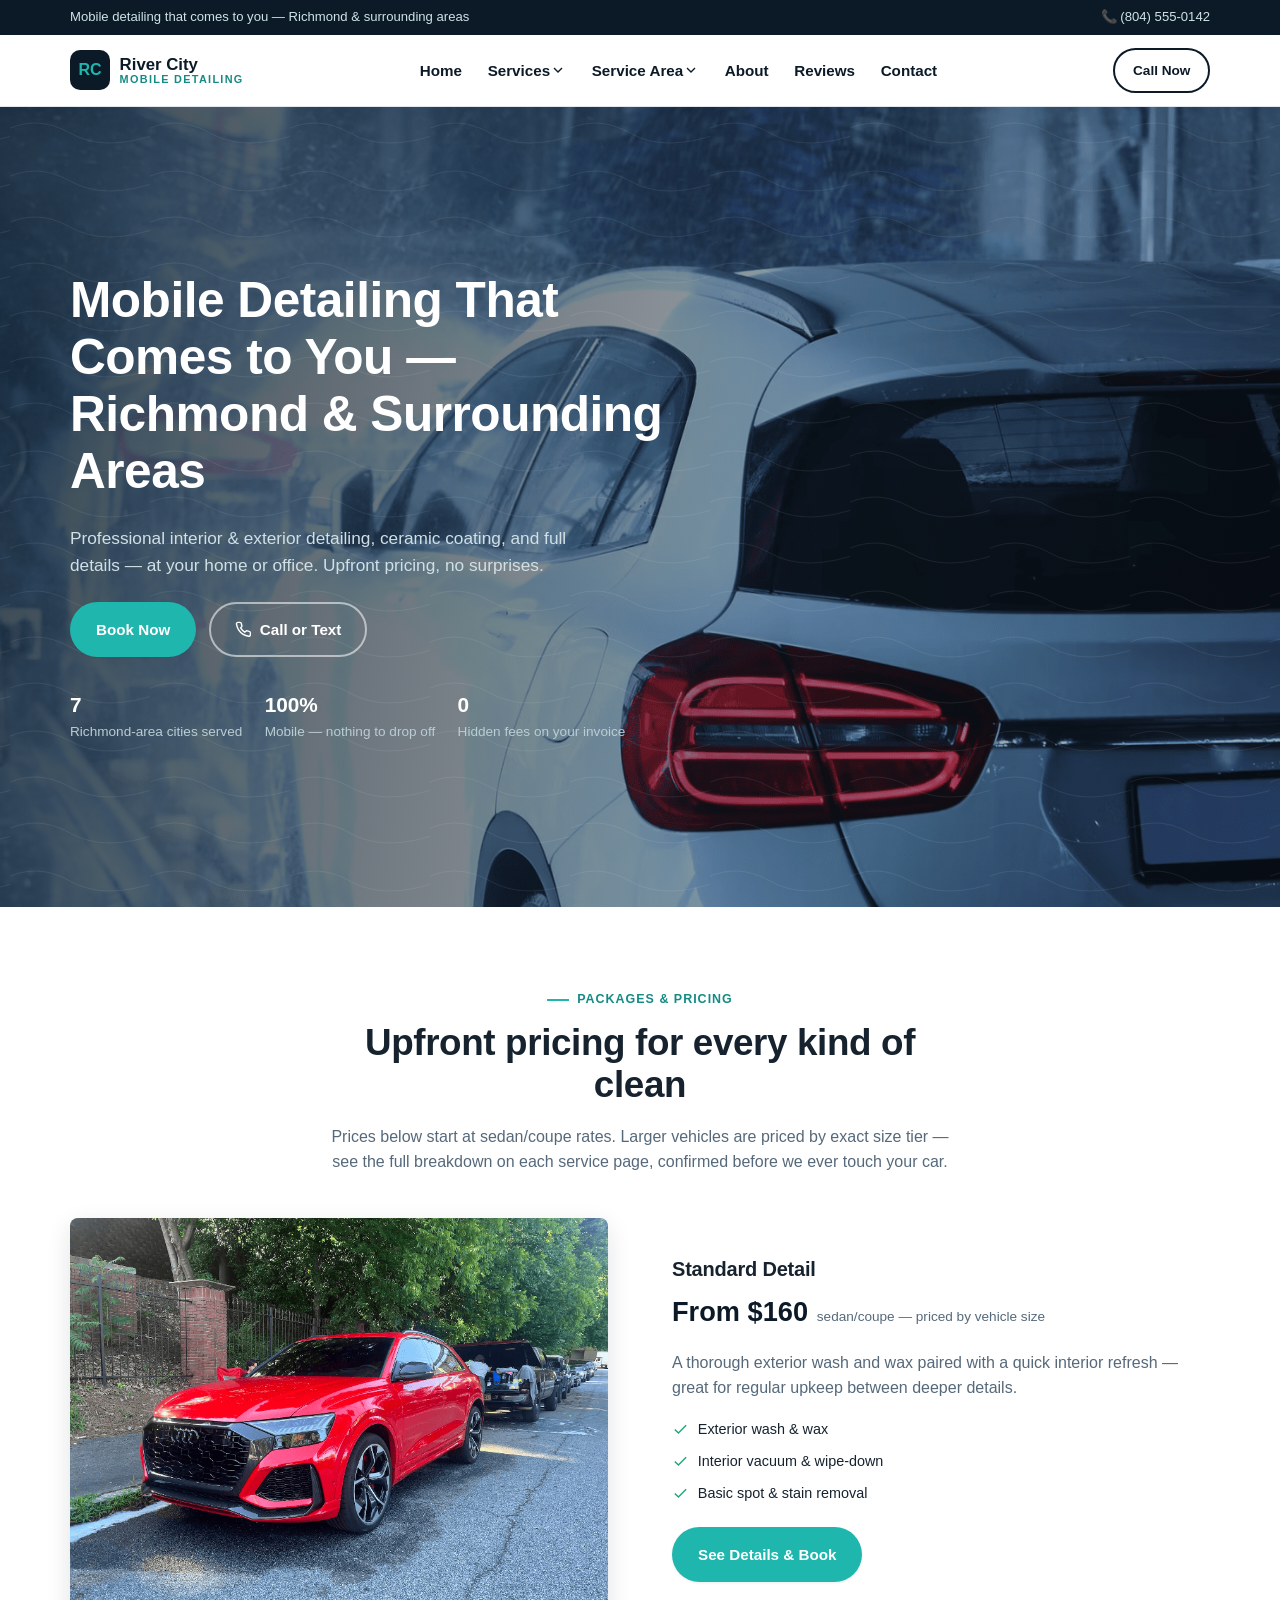
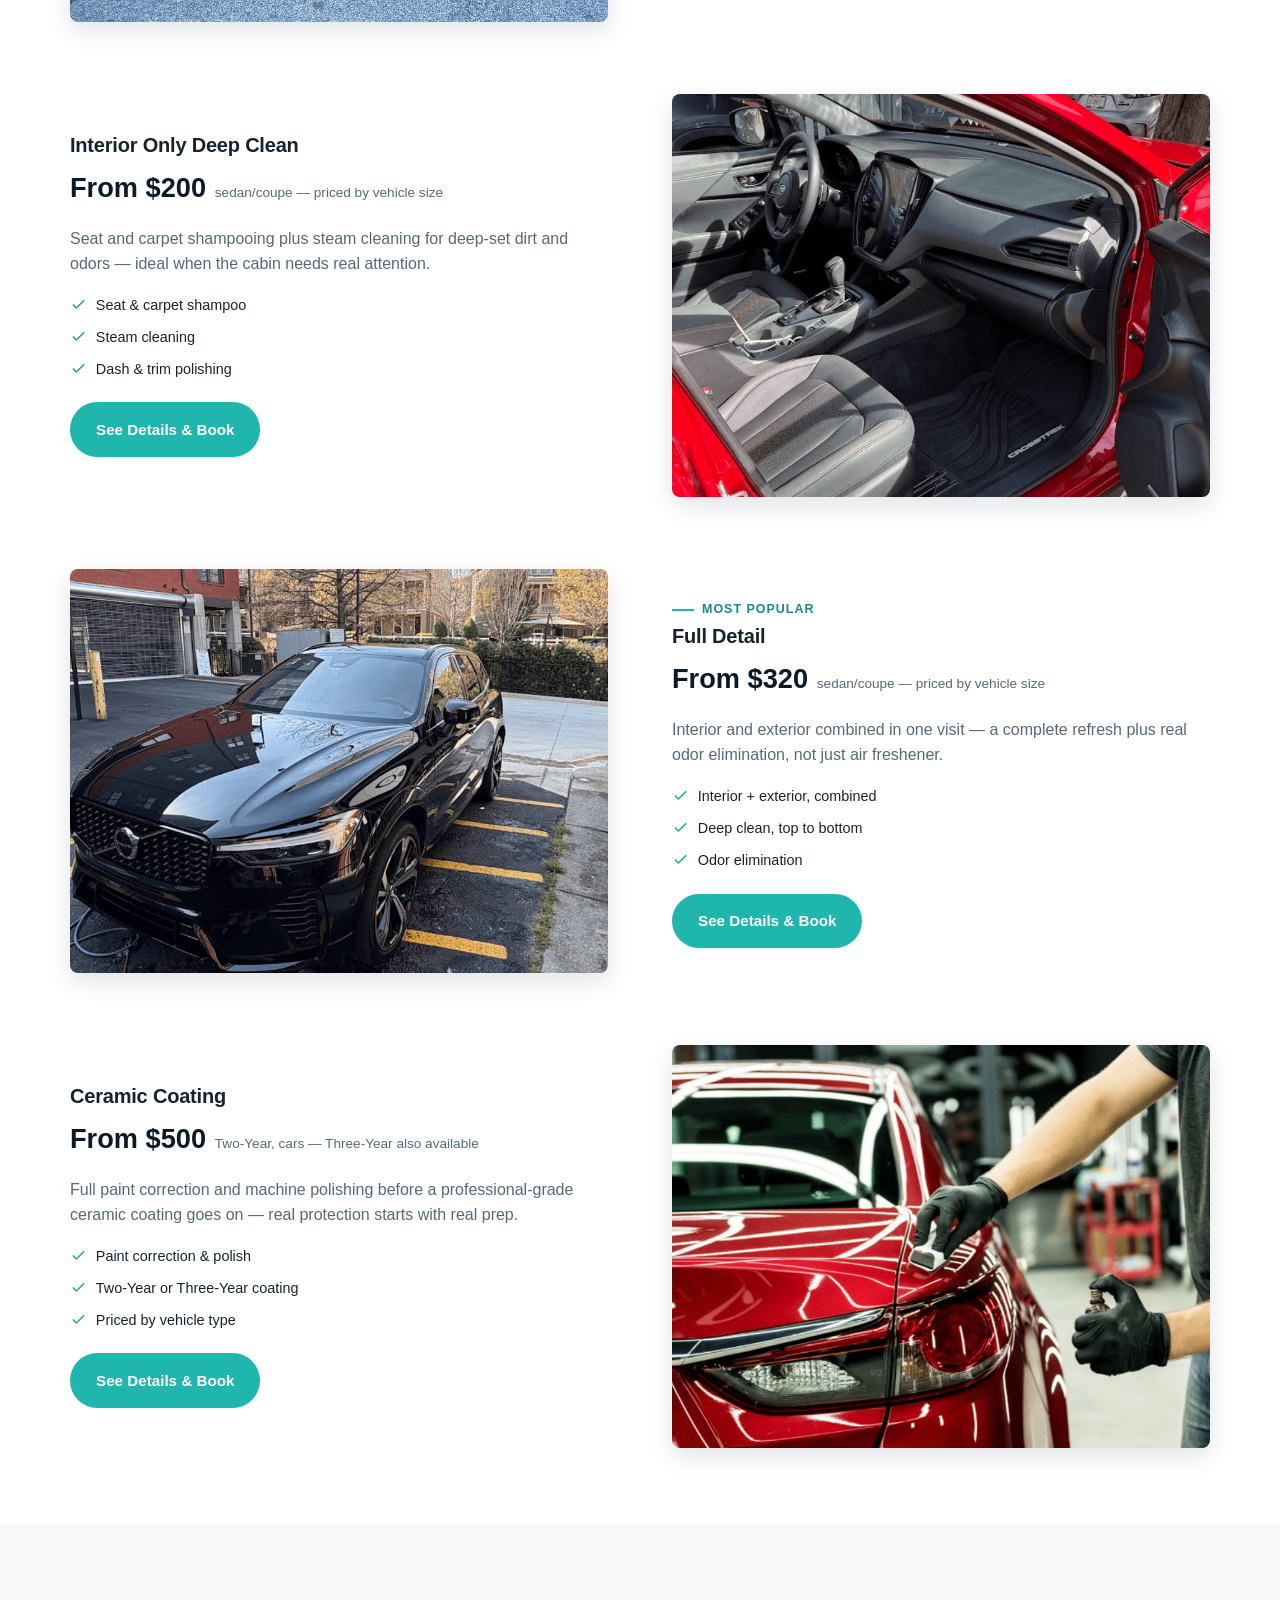
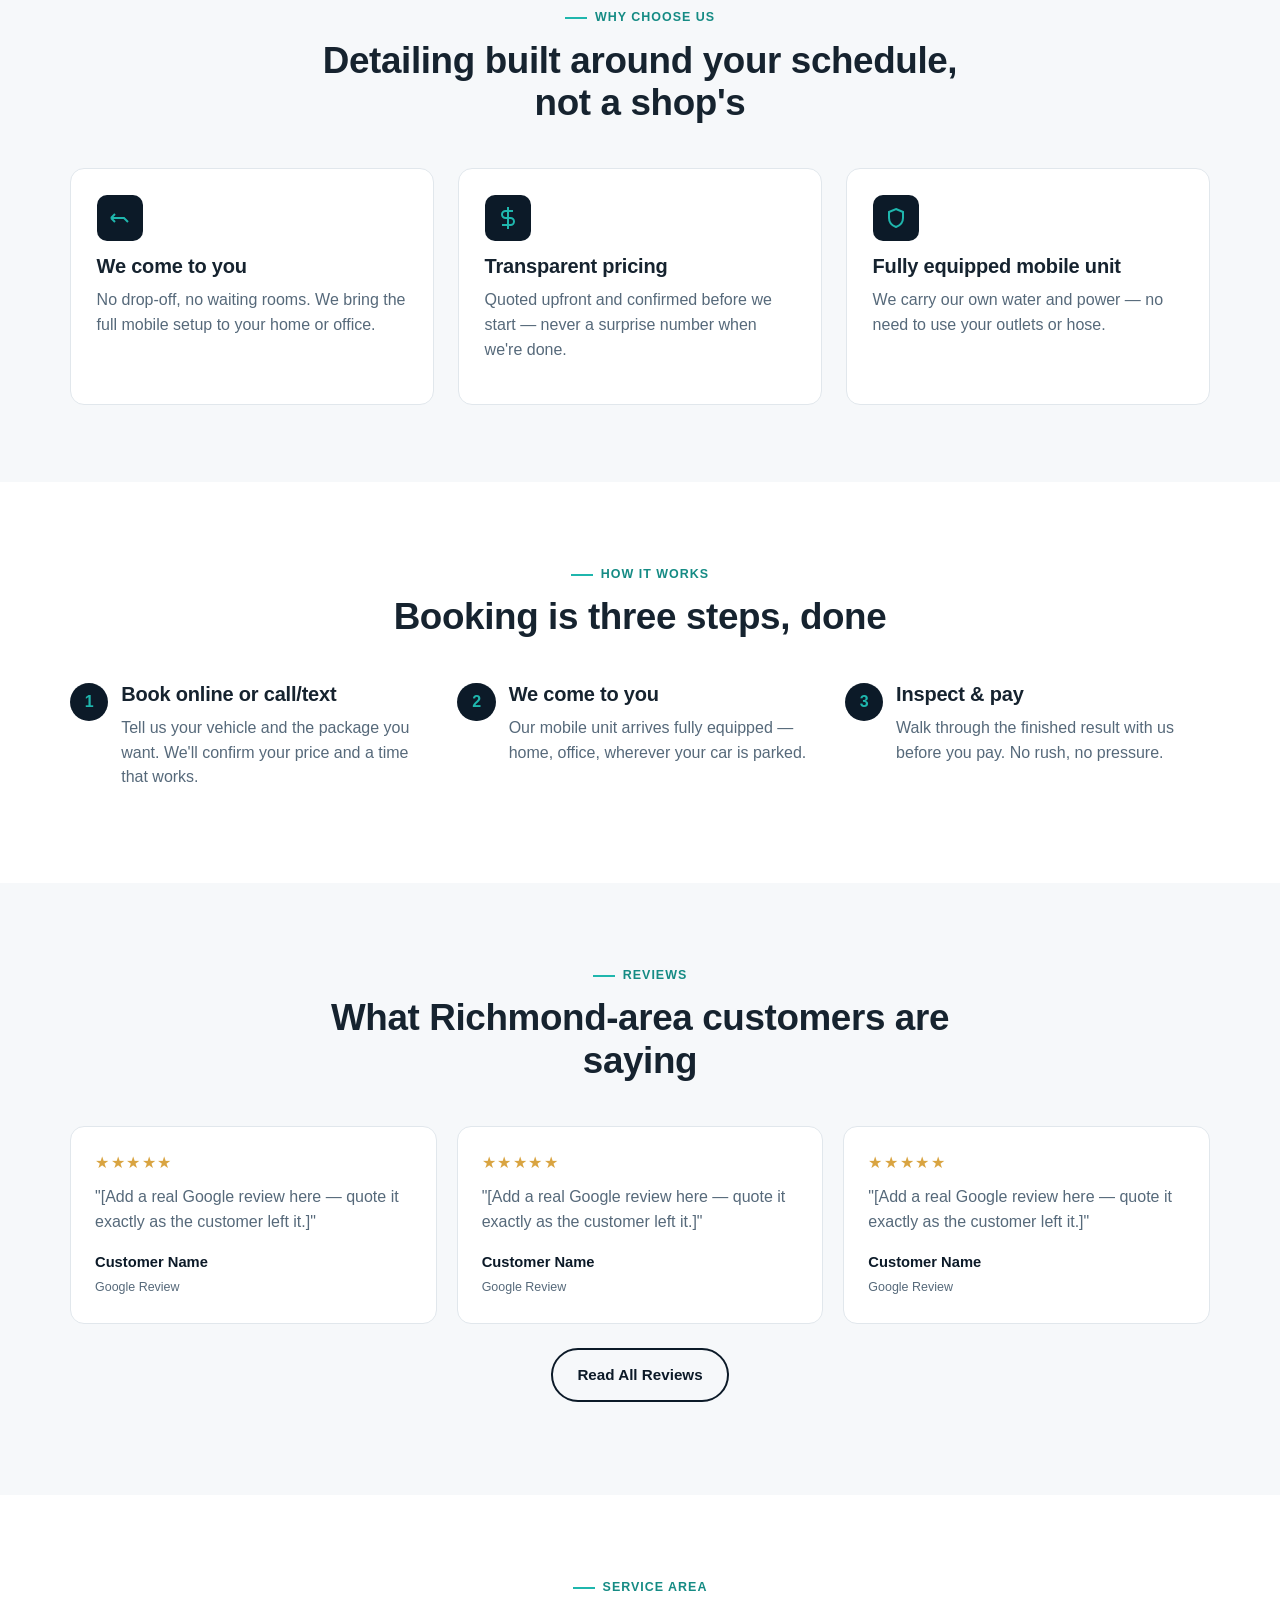
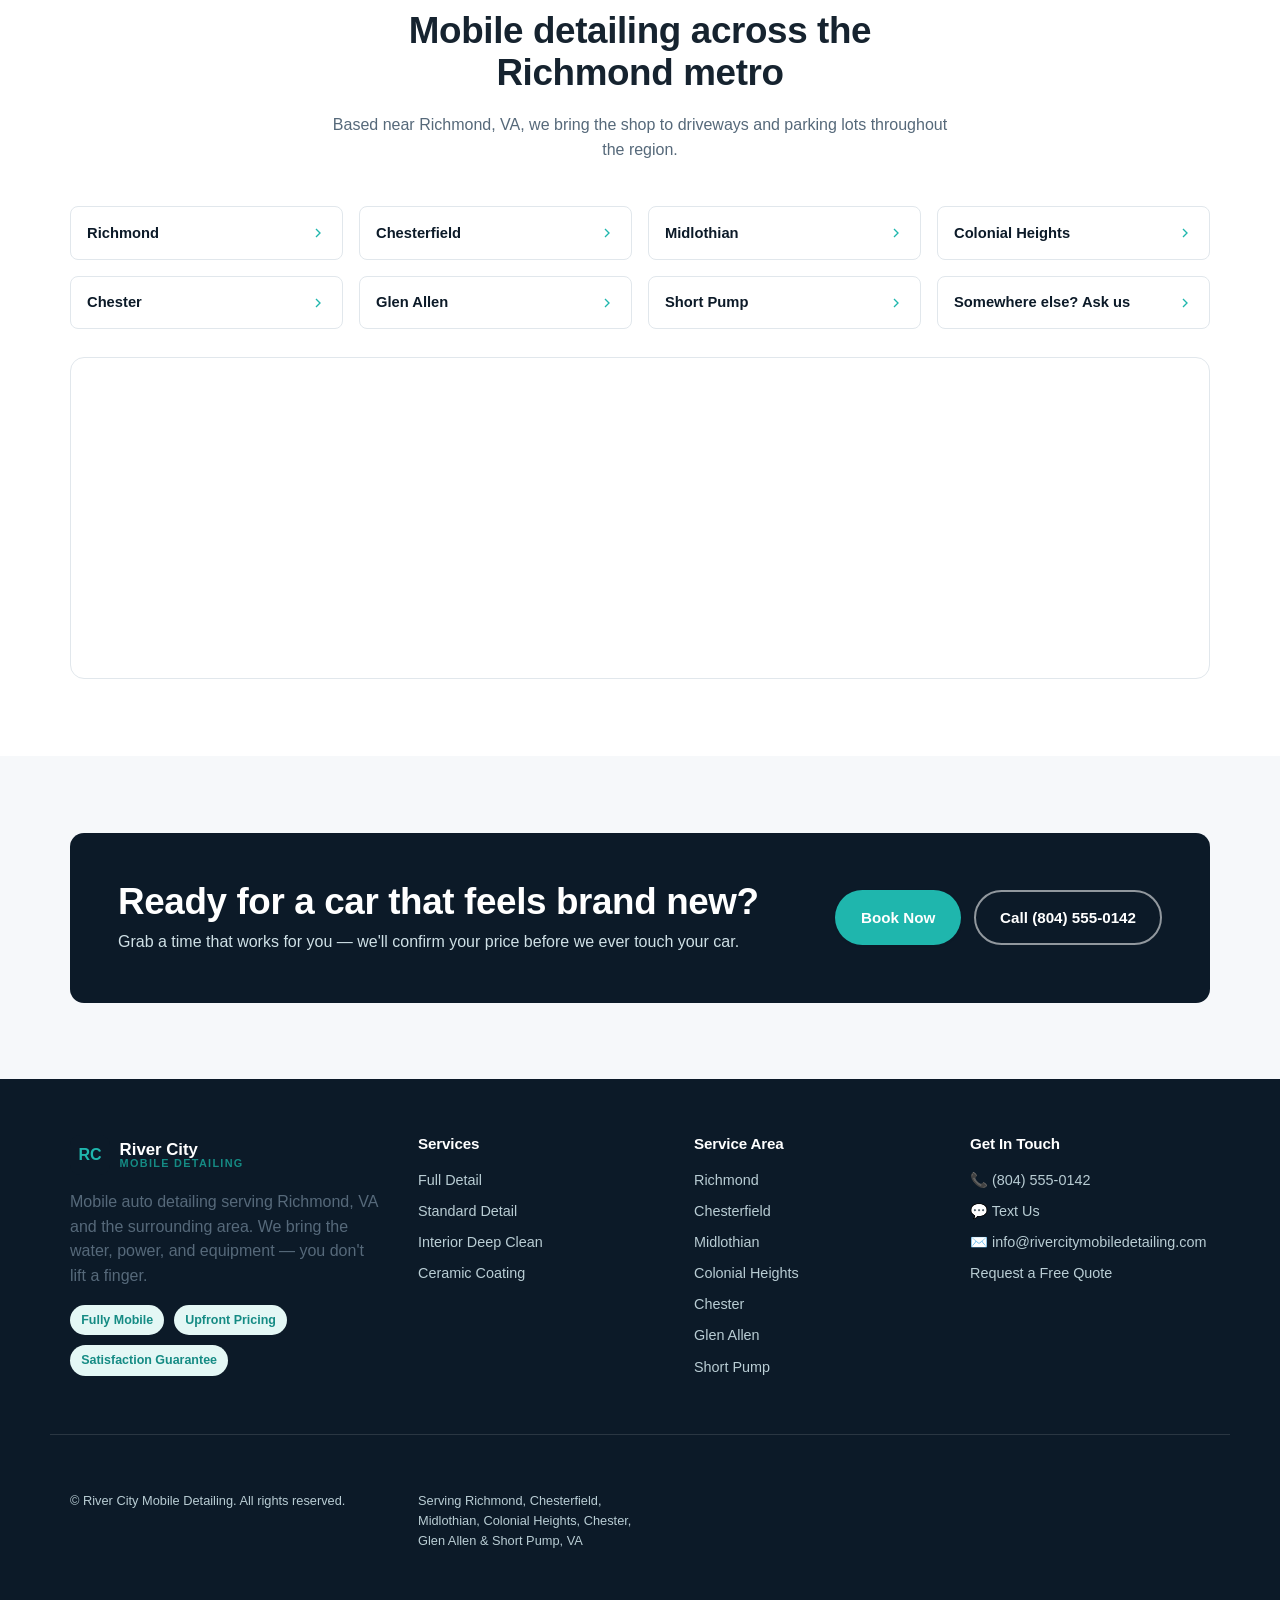
==== commit 03a5853d: "Add cache-busting version query to stylesheet links GitHub Pages' CDN kept serving a stale cached co" ====
--- a/index.html
+++ b/index.html
@@ -17,7 +17,7 @@
 <meta name="twitter:image" content="https://www.rivercitymobiledetailing.com/images/og-image.jpg">
 <link rel="icon" href="data:image/svg+xml,%3Csvg xmlns='http://www.w3.org/2000/svg' viewBox='0 0 64 64'%3E%3Crect width='64' height='64' rx='14' fill='%230c1a28'/%3E%3Ctext x='32' y='43' font-family='Arial,Helvetica,sans-serif' font-weight='700' font-size='26' fill='%231fb6ad' text-anchor='middle'%3ERC%3C/text%3E%3C/svg%3E">
 <link rel="canonical" href="https://www.rivercitymobiledetailing.com/">
-<link rel="stylesheet" href="css/style.css">
+<link rel="stylesheet" href="css/style.css?v=2">
 <script type="application/ld+json">
 {
   "@context": "https://schema.org",
--- a/css/style.css
+++ b/css/style.css
@@ -0,0 +1,406 @@
+/* ==========================================================================
+   River City Mobile Detailing — design system
+   Mobile-first, zero external UI dependencies, fast-loading.
+   Brand hook: Richmond, VA is nicknamed "River City" after the James
+   River running through it. We echo that with a subtle topographic
+   contour-line motif instead of the generic "water droplet" clichés
+   most detailers use.
+   ========================================================================== */
+
+:root {
+  /* Color */
+  --ink: #0c1a28;          /* deep navy — headers, footer, hero */
+  --ink-2: #132a3d;
+  --accent: #1fb6ad;       /* teal — "river" accent, ceramic sheen */
+  --accent-dark: #158b84;
+  --accent-soft: #e4f7f5;
+  --gold: #d9a441;         /* small warm highlight for "most popular" etc */
+  --bg: #f6f8fa;
+  --surface: #ffffff;
+  --text: #16232f;
+  --text-muted: #56697a;
+  --border: #e1e7ec;
+  --success: #1fa971;
+
+  /* Type */
+  --font-head: "Segoe UI", -apple-system, BlinkMacSystemFont, sans-serif;
+  --font-body: "Segoe UI", -apple-system, BlinkMacSystemFont, "Helvetica Neue", Arial, sans-serif;
+
+  /* Rhythm */
+  --radius: 14px;
+  --radius-sm: 8px;
+  --shadow-sm: 0 1px 3px rgba(12, 26, 40, 0.08);
+  --shadow-md: 0 8px 24px rgba(12, 26, 40, 0.12);
+  --shadow-lg: 0 20px 48px rgba(12, 26, 40, 0.18);
+  --container: 1180px;
+  --gap: clamp(1.25rem, 3vw, 2.5rem);
+
+  color-scheme: light;
+}
+
+/* -------------------------------------------------- reset & base -------- */
+*, *::before, *::after { box-sizing: border-box; }
+html { scroll-behavior: smooth; }
+body {
+  margin: 0;
+  font-family: var(--font-body);
+  color: var(--text);
+  background: var(--bg);
+  line-height: 1.55;
+  -webkit-font-smoothing: antialiased;
+}
+img { max-width: 100%; display: block; }
+a { color: inherit; text-decoration: none; }
+h1, h2, h3, h4 { font-family: var(--font-head); font-weight: 700; line-height: 1.15; margin: 0 0 .5em; letter-spacing: -0.01em; }
+h1 { font-size: clamp(2rem, 5vw, 3.1rem); }
+h2 { font-size: clamp(1.6rem, 3.4vw, 2.3rem); }
+h3 { font-size: 1.25rem; }
+p { margin: 0 0 1em; color: var(--text-muted); }
+ul { margin: 0; padding: 0; list-style: none; }
+button { font: inherit; cursor: pointer; }
+.container { max-width: var(--container); margin-inline: auto; padding-inline: 1.25rem; }
+section { padding-block: clamp(2.75rem, 6vw, 5rem); }
+.eyebrow {
+  display: inline-flex; align-items: center; gap: .5rem;
+  font-size: .78rem; font-weight: 700; letter-spacing: .08em; text-transform: uppercase;
+  color: var(--accent-dark); margin-bottom: .75rem;
+}
+.eyebrow::before { content: ""; width: 22px; height: 2px; background: var(--accent); display: inline-block; }
+.section-head { max-width: 640px; margin-bottom: clamp(1.75rem, 4vw, 2.75rem); }
+.section-head.center { margin-inline: auto; text-align: center; }
+.text-center { text-align: center; }
+.muted { color: var(--text-muted); }
+.visually-hidden { position: absolute; width: 1px; height: 1px; overflow: hidden; clip: rect(0 0 0 0); white-space: nowrap; }
+.skip-link {
+  position: absolute; left: -999px; top: 0; background: var(--accent); color: #fff;
+  padding: .75rem 1.25rem; z-index: 200; border-radius: 0 0 8px 0;
+}
+.skip-link:focus { left: 0; }
+
+/* -------------------------------------------------- buttons ------------- */
+.btn {
+  display: inline-flex; align-items: center; justify-content: center; gap: .5rem;
+  padding: .85rem 1.5rem; border-radius: 999px; font-weight: 700; font-size: .95rem;
+  border: 2px solid transparent; transition: transform .15s ease, box-shadow .15s ease, background .15s ease;
+  white-space: nowrap;
+}
+.btn:active { transform: scale(.97); }
+.btn-primary { background: var(--accent); color: #fff; box-shadow: var(--shadow-sm); }
+.btn-primary:hover { background: var(--accent-dark); box-shadow: var(--shadow-md); }
+.btn-ghost { background: transparent; border-color: rgba(255,255,255,.55); color: #fff; }
+.btn-ghost:hover { background: rgba(255,255,255,.12); }
+.btn-outline { background: transparent; border-color: var(--ink); color: var(--ink); }
+.btn-outline:hover { background: var(--ink); color: #fff; }
+.btn-dark { background: var(--ink); color: #fff; }
+.btn-dark:hover { background: var(--ink-2); }
+.btn-block { width: 100%; }
+.btn-sm { padding: .6rem 1.1rem; font-size: .85rem; }
+.btn-icon { width: 1.1em; height: 1.1em; flex: none; }
+
+/* -------------------------------------------------- top utility bar ----- */
+.utility-bar {
+  background: var(--ink); color: #cfe3e6; font-size: .82rem;
+  display: none;
+}
+.utility-bar .container { display: flex; justify-content: space-between; align-items: center; padding-block: .45rem; }
+.utility-bar a { display: inline-flex; align-items: center; gap: .4rem; }
+.utility-bar a:hover { color: #fff; }
+@media (min-width: 860px) { .utility-bar { display: block; } }
+
+/* -------------------------------------------------- header/nav ---------- */
+.site-header {
+  position: sticky; top: 0; z-index: 100; background: rgba(255,255,255,.94);
+  backdrop-filter: saturate(160%) blur(8px);
+  border-bottom: 1px solid var(--border);
+}
+.nav-row { display: flex; align-items: center; justify-content: space-between; gap: 1rem; padding-block: .85rem; }
+.logo { display: flex; align-items: center; gap: .6rem; font-family: var(--font-head); }
+.logo-mark {
+  width: 40px; height: 40px; border-radius: 10px; background: var(--ink);
+  display: grid; place-items: center; color: var(--accent); font-weight: 800; font-size: 1rem; flex: none;
+}
+.logo-text { display: flex; flex-direction: column; line-height: 1.05; }
+.logo-text strong { font-size: 1.05rem; color: var(--ink); font-weight: 800; }
+.logo-text span { font-size: .68rem; letter-spacing: .12em; text-transform: uppercase; color: var(--accent-dark); font-weight: 700; }
+
+.nav-actions { display: flex; align-items: center; gap: .6rem; }
+.nav-toggle {
+  display: inline-flex; background: none; border: 1px solid var(--border); border-radius: 8px;
+  padding: .5rem; margin-left: .25rem;
+}
+.nav-toggle svg { width: 22px; height: 22px; }
+@media (min-width: 960px) { .nav-toggle { display: none; } }
+
+.main-nav {
+  position: fixed; inset: 0 0 0 auto; width: min(320px, 88vw); background: var(--surface);
+  transform: translateX(100%); transition: transform .25s ease; z-index: 110;
+  box-shadow: var(--shadow-lg); overflow-y: auto; padding: 1.25rem;
+}
+.main-nav.is-open { transform: translateX(0); }
+.nav-close { margin-left: auto; display: flex; background: none; border: none; padding: .5rem; }
+.nav-close svg { width: 22px; height: 22px; }
+.nav-list { display: flex; flex-direction: column; gap: .1rem; margin-top: 1rem; }
+.nav-list > li { border-bottom: 1px solid var(--border); }
+.nav-list > li > a, .nav-group-label {
+  display: flex; align-items: center; justify-content: space-between; padding: .85rem .2rem;
+  font-weight: 600; color: var(--ink);
+}
+.nav-sub { display: none; padding-left: .85rem; padding-bottom: .5rem; }
+.nav-group.is-open .nav-sub { display: block; }
+.nav-group.is-open .chevron { transform: rotate(180deg); }
+.nav-sub li a { display: block; padding: .55rem .2rem; color: var(--text-muted); font-size: .93rem; }
+.nav-sub li a:hover { color: var(--accent-dark); }
+.chevron { width: 16px; height: 16px; transition: transform .2s ease; flex: none; }
+.nav-cta { display: flex; flex-direction: column; gap: .6rem; margin-top: 1.25rem; }
+
+.nav-overlay {
+  position: fixed; inset: 0; background: rgba(12,26,40,.45); opacity: 0; pointer-events: none;
+  transition: opacity .25s ease; z-index: 105;
+}
+.nav-overlay.is-open { opacity: 1; pointer-events: auto; }
+
+@media (min-width: 960px) {
+  .main-nav {
+    position: static; width: auto; transform: none; box-shadow: none; padding: 0; overflow: visible;
+  }
+  .nav-close { display: none; }
+  .nav-list { flex-direction: row; align-items: center; gap: 1.6rem; margin: 0; }
+  .nav-list > li { border-bottom: none; position: relative; }
+  .nav-list > li > a, .nav-group-label { padding: .4rem 0; font-size: .95rem; cursor: pointer; }
+  .nav-sub {
+    position: absolute; top: 100%; left: 50%; transform: translateX(-50%);
+    background: var(--surface); border: 1px solid var(--border); border-radius: var(--radius-sm);
+    box-shadow: var(--shadow-md); min-width: 230px; padding: .5rem; margin-top: .6rem;
+  }
+  .nav-group:hover .nav-sub, .nav-group.is-open .nav-sub { display: block; }
+  .nav-sub li a { border-radius: 6px; padding: .6rem .7rem; }
+  .nav-sub li a:hover { background: var(--accent-soft); }
+  .nav-cta { display: none; } /* redundant with header's Call Now + page CTAs once nav sits inline */
+}
+
+/* -------------------------------------------------- sticky mobile bar --- */
+.mobile-action-bar {
+  position: fixed; bottom: 0; left: 0; right: 0; z-index: 90;
+  display: grid; grid-template-columns: 1fr 1fr 1.3fr; background: var(--ink);
+  box-shadow: 0 -6px 20px rgba(0,0,0,.18);
+}
+.mobile-action-bar a {
+  display: flex; flex-direction: column; align-items: center; justify-content: center; gap: .2rem;
+  color: #fff; padding: .6rem .3rem .75rem; font-size: .72rem; font-weight: 700;
+  border-right: 1px solid rgba(255,255,255,.12);
+}
+.mobile-action-bar a:last-child { border-right: none; background: var(--accent); }
+.mobile-action-bar svg { width: 20px; height: 20px; }
+@media (min-width: 960px) { .mobile-action-bar { display: none; } }
+body { padding-bottom: 70px; }
+@media (min-width: 960px) { body { padding-bottom: 0; } }
+
+/* tighten the header on very small phones so logo + call button + hamburger
+   never crowd or wrap onto two lines */
+@media (max-width: 380px) {
+  .nav-row { gap: .5rem; padding-block: .65rem; }
+  .logo-mark { width: 34px; height: 34px; font-size: .85rem; }
+  .logo-text strong { font-size: .92rem; }
+  .logo-text span { font-size: .58rem; letter-spacing: .08em; }
+  .nav-actions .btn-sm { padding: .5rem .75rem; font-size: .78rem; }
+}
+
+/* -------------------------------------------------- hero ---------------- */
+.hero {
+  position: relative; background: var(--ink); color: #fff; overflow: hidden;
+  background-image:
+    url("data:image/svg+xml;utf8,<svg xmlns='http://www.w3.org/2000/svg' width='140' height='140'><path d='M-10 24 Q 25 4 60 24 T 150 24' stroke='rgba(255,255,255,0.07)' fill='none' stroke-width='1'/><path d='M-10 70 Q 25 50 60 70 T 150 70' stroke='rgba(255,255,255,0.07)' fill='none' stroke-width='1'/><path d='M-10 116 Q 25 96 60 116 T 150 116' stroke='rgba(255,255,255,0.07)' fill='none' stroke-width='1'/></svg>"),
+    linear-gradient(100deg, rgba(12,26,40,.82) 0%, rgba(12,26,40,.45) 55%, rgba(12,26,40,.3) 100%),
+    url("../images/hero-bg.png");
+  background-size: auto, cover, cover;
+  background-position: center, center, center;
+  background-repeat: repeat, no-repeat, no-repeat;
+}
+.hero .container { padding-block: clamp(2.75rem, 7vw, 5.5rem); display: grid; gap: 2.5rem; align-items: center; }
+.hero-badges { display: flex; flex-wrap: wrap; gap: .6rem; margin-bottom: 1.1rem; }
+.hero-badge {
+  display: inline-flex; align-items: center; gap: .4rem; background: rgba(255,255,255,.1);
+  border: 1px solid rgba(255,255,255,.18); border-radius: 999px; padding: .35rem .8rem; font-size: .78rem; font-weight: 600;
+}
+.hero h1 { color: #fff; max-width: 22ch; }
+.hero .lede { color: #cfe0e6; font-size: 1.08rem; max-width: 52ch; }
+.hero-ctas { display: flex; flex-wrap: wrap; gap: .8rem; margin-top: 1.5rem; }
+.hero-trust { display: flex; flex-wrap: wrap; gap: .9rem 1.4rem; margin-top: 2rem; font-size: .85rem; color: #b9cdd4; }
+.hero-trust strong { color: #fff; display: block; font-size: 1.3rem; font-family: var(--font-head); }
+
+/* image placeholder slots (swap in real photos by matching filenames) */
+.img-slot {
+  position: relative; overflow: hidden; background: #e3e9ee; display: block;
+  aspect-ratio: var(--ar, 4/3); border-radius: var(--radius-sm);
+}
+.img-slot img { width: 100%; height: 100%; object-fit: cover; }
+.img-slot .img-slot-label {
+  display: none; position: absolute; inset: 0; align-items: center; justify-content: center; text-align: center;
+  font-size: .74rem; font-weight: 600; color: #5c7182; padding: 1rem; line-height: 1.35;
+  background:
+    url("data:image/svg+xml;utf8,<svg xmlns='http://www.w3.org/2000/svg' width='16' height='16'><rect width='16' height='16' fill='none'/><circle cx='2' cy='2' r='1.1' fill='%23c3ccd3'/></svg>"),
+    repeating-linear-gradient(135deg, #eef2f5, #eef2f5 12px, #e5eaef 12px, #e5eaef 24px);
+}
+.img-slot.is-empty .img-slot-label { display: flex; }
+.img-slot.round { border-radius: 999px; }
+
+/* -------------------------------------------------- service rows -------- */
+.service-rows { display: flex; flex-direction: column; gap: clamp(2.75rem, 6vw, 4.5rem); }
+.service-row { display: grid; grid-template-columns: 1fr; gap: 1.75rem; align-items: center; }
+@media (min-width: 860px) {
+  .service-row { grid-template-columns: 1fr 1fr; gap: clamp(2.5rem, 5vw, 4rem); }
+  .service-row.reverse .service-row-media { order: 2; }
+}
+.service-row-media .img-slot { box-shadow: var(--shadow-md); }
+.service-row-body .package-list { margin: 1.1rem 0 1.4rem; gap: .6rem; }
+.service-row-price { display: flex; align-items: baseline; gap: .55rem; margin: 0 0 1.1rem; }
+.service-row-price strong { font-family: var(--font-head); font-size: 1.7rem; font-weight: 800; color: var(--ink); }
+.service-row-price span { font-size: .85rem; color: var(--text-muted); }
+.service-row-ctas { display: flex; flex-wrap: wrap; gap: .75rem; }
+
+/* -------------------------------------------------- packages / pricing -- */
+.packages-grid { display: grid; gap: 1.25rem; grid-template-columns: 1fr; }
+@media (min-width: 720px) { .packages-grid { grid-template-columns: repeat(2, 1fr); } }
+@media (min-width: 1080px) { .packages-grid { grid-template-columns: repeat(4, 1fr); } }
+.package-card {
+  background: var(--surface); border: 1px solid var(--border); border-radius: var(--radius);
+  padding: 1.6rem; display: flex; flex-direction: column; gap: 1rem; position: relative;
+  box-shadow: var(--shadow-sm); transition: transform .18s ease, box-shadow .18s ease;
+}
+.package-card:hover { transform: translateY(-4px); box-shadow: var(--shadow-md); }
+.package-card.featured { border-color: var(--accent); box-shadow: var(--shadow-md); }
+.package-ribbon {
+  position: absolute; top: -12px; left: 1.4rem; background: var(--gold); color: #402c04;
+  font-size: .7rem; font-weight: 800; letter-spacing: .04em; text-transform: uppercase;
+  padding: .3rem .7rem; border-radius: 999px; box-shadow: var(--shadow-sm);
+}
+.package-icon {
+  width: 52px; height: 52px; border-radius: 12px; background: var(--accent-soft); color: var(--accent-dark);
+  display: grid; place-items: center;
+}
+.package-icon svg { width: 28px; height: 28px; }
+.package-card h3 { margin-bottom: 0; }
+.package-price { font-family: var(--font-head); font-size: 1.9rem; font-weight: 800; color: var(--ink); }
+.package-price sup { font-size: .95rem; font-weight: 700; color: var(--text-muted); }
+.package-list { display: flex; flex-direction: column; gap: .5rem; }
+.package-list li { display: flex; gap: .55rem; font-size: .9rem; color: var(--text); }
+.package-list svg { width: 17px; height: 17px; flex: none; margin-top: .15rem; color: var(--success); }
+.package-note { font-size: .78rem; color: var(--text-muted); margin: 0; }
+
+/* -------------------------------------------------- why / features ------ */
+.features-grid { display: grid; gap: 1.5rem; grid-template-columns: 1fr; }
+@media (min-width: 760px) { .features-grid { grid-template-columns: repeat(3, 1fr); } }
+.feature-card { background: var(--surface); border: 1px solid var(--border); border-radius: var(--radius); padding: 1.6rem; }
+.feature-icon {
+  width: 46px; height: 46px; border-radius: 10px; background: var(--ink); color: var(--accent);
+  display: grid; place-items: center; margin-bottom: .9rem;
+}
+.feature-icon svg { width: 24px; height: 24px; }
+
+/* -------------------------------------------------- steps --------------- */
+.steps { display: grid; gap: 1.4rem; grid-template-columns: 1fr; counter-reset: step; }
+@media (min-width: 760px) { .steps { grid-template-columns: repeat(3, 1fr); } }
+.step { position: relative; padding-left: 3.2rem; }
+.step::before {
+  counter-increment: step; content: counter(step);
+  position: absolute; left: 0; top: 0; width: 2.4rem; height: 2.4rem; border-radius: 50%;
+  background: var(--ink); color: var(--accent); font-family: var(--font-head); font-weight: 800;
+  display: grid; place-items: center;
+}
+
+/* -------------------------------------------------- reviews -------------- */
+.reviews-grid { display: grid; gap: 1.25rem; grid-template-columns: 1fr; }
+@media (min-width: 760px) { .reviews-grid { grid-template-columns: repeat(2, 1fr); } }
+@media (min-width: 1080px) { .reviews-grid { grid-template-columns: repeat(3, 1fr); } }
+.review-card { background: var(--surface); border: 1px solid var(--border); border-radius: var(--radius); padding: 1.5rem; }
+.stars { color: var(--gold); letter-spacing: .1em; margin-bottom: .6rem; font-size: 1rem; }
+.review-name { font-weight: 700; color: var(--ink); margin-top: .8rem; display: block; font-size: .92rem; }
+.review-source { font-size: .78rem; color: var(--text-muted); }
+.google-badge { display: inline-flex; align-items: center; gap: .5rem; font-size: .85rem; font-weight: 700; color: var(--ink); }
+
+/* -------------------------------------------------- service area -------- */
+.area-grid { display: grid; gap: 1rem; grid-template-columns: repeat(2, 1fr); }
+@media (min-width: 700px) { .area-grid { grid-template-columns: repeat(4, 1fr); } }
+.area-chip {
+  display: flex; align-items: center; justify-content: space-between; gap: .5rem;
+  background: var(--surface); border: 1px solid var(--border); border-radius: var(--radius-sm);
+  padding: .9rem 1rem; font-weight: 700; color: var(--ink); font-size: .92rem;
+}
+.area-chip:hover { border-color: var(--accent); color: var(--accent-dark); }
+.area-chip svg { width: 16px; height: 16px; color: var(--accent); flex: none; }
+
+/* -------------------------------------------------- CTA band ------------ */
+.cta-band {
+  background: var(--ink); color: #fff; border-radius: var(--radius);
+  padding: clamp(1.75rem, 4vw, 3rem); display: grid; gap: 1.5rem; align-items: center; text-align: center;
+}
+@media (min-width: 760px) { .cta-band { grid-template-columns: 1fr auto; text-align: left; } }
+.cta-band h2, .cta-band p { color: #fff; margin: 0; }
+.cta-band p { color: #cfe0e6; margin-top: .4rem; }
+.cta-band .hero-ctas { margin-top: 0; justify-content: center; }
+@media (min-width: 760px) { .cta-band .hero-ctas { justify-content: flex-end; } }
+
+/* -------------------------------------------------- forms --------------- */
+.form-card { background: var(--surface); border: 1px solid var(--border); border-radius: var(--radius); padding: clamp(1.5rem, 4vw, 2.25rem); box-shadow: var(--shadow-sm); }
+.booking-embed { background: var(--surface); border: 1px solid var(--border); border-radius: var(--radius); padding: clamp(1.5rem, 4vw, 2.5rem); box-shadow: var(--shadow-sm); max-width: 820px; margin-inline: auto; }
+.booking-embed .calendly-inline-widget { width: 100%; }
+.form-grid { display: grid; gap: 1rem; grid-template-columns: 1fr; }
+@media (min-width: 640px) { .form-grid.two-col { grid-template-columns: 1fr 1fr; } }
+.field { display: flex; flex-direction: column; gap: .4rem; }
+.field label { font-weight: 700; font-size: .85rem; color: var(--ink); }
+.field input, .field select, .field textarea {
+  border: 1.5px solid var(--border); border-radius: var(--radius-sm); padding: .75rem .9rem;
+  font: inherit; color: var(--text); background: #fff;
+}
+.field input:focus, .field select:focus, .field textarea:focus { outline: none; border-color: var(--accent); box-shadow: 0 0 0 3px var(--accent-soft); }
+.field-note { font-size: .78rem; color: var(--text-muted); }
+.form-status { font-size: .9rem; font-weight: 600; padding: .75rem 1rem; border-radius: var(--radius-sm); display: none; }
+.form-status.is-visible { display: block; }
+.form-status.ok { background: #e5f7ee; color: var(--success); }
+.form-status.err { background: #fdecec; color: #b3261e; }
+
+/* -------------------------------------------------- footer --------------- */
+.site-footer { background: var(--ink); color: #b9cdd4; }
+.site-footer .container { padding-block: clamp(2.25rem, 5vw, 3.5rem); display: grid; gap: 2.25rem; grid-template-columns: 1fr; }
+@media (min-width: 860px) { .site-footer .container { grid-template-columns: 1.3fr 1fr 1fr 1fr; } }
+.site-footer h4 { color: #fff; font-size: .95rem; margin-bottom: 1rem; }
+.site-footer a:hover { color: #fff; }
+.footer-links { display: flex; flex-direction: column; gap: .55rem; font-size: .9rem; }
+.footer-logo { display: flex; align-items: center; gap: .6rem; margin-bottom: .9rem; }
+.footer-bottom {
+  border-top: 1px solid rgba(255,255,255,.12); padding-block: 1.1rem; font-size: .8rem;
+  display: flex; flex-wrap: wrap; gap: .75rem; justify-content: space-between;
+}
+
+/* -------------------------------------------------- misc pages ---------- */
+.page-hero { background: var(--ink); color: #fff; padding-block: clamp(2.5rem, 6vw, 3.5rem); }
+.page-hero h1 { color: #fff; margin-bottom: .5rem; max-width: 34ch; }
+.breadcrumbs { font-size: .82rem; color: #9fb7bf; margin-bottom: 1rem; }
+.breadcrumbs a:hover { color: #fff; }
+.two-col-layout { display: grid; gap: 2.5rem; grid-template-columns: 1fr; }
+@media (min-width: 900px) { .two-col-layout { grid-template-columns: 1.2fr .8fr; } }
+.faq-item { border-bottom: 1px solid var(--border); padding-block: 1rem; }
+.faq-item summary { font-weight: 700; color: var(--ink); cursor: pointer; }
+.faq-item p { margin-top: .6rem; margin-bottom: 0; }
+.badge-list { display: flex; flex-wrap: wrap; gap: .6rem; }
+.badge-list span { background: var(--accent-soft); color: var(--accent-dark); font-size: .78rem; font-weight: 700; padding: .35rem .7rem; border-radius: 999px; }
+.local-callout { background: var(--accent-soft); border: 1px solid #bfe6e2; border-radius: var(--radius); padding: 1.25rem 1.5rem; font-size: .92rem; color: var(--ink); }
+
+/* -------------------------------------------------- pricing tier tables - */
+.tier-group-label { font-family: var(--font-head); font-weight: 700; font-size: .8rem; text-transform: uppercase; letter-spacing: .05em; color: var(--accent-dark); margin: 1.75rem 0 .6rem; }
+.tier-group-label:first-child { margin-top: 0; }
+.table-scroll { overflow-x: auto; -webkit-overflow-scrolling: touch; border: 1px solid var(--border); border-radius: var(--radius-sm); }
+.tier-table { width: 100%; min-width: 420px; border-collapse: collapse; background: var(--surface); }
+.tier-table th, .tier-table td { padding: .7rem .9rem; text-align: left; border-bottom: 1px solid var(--border); font-size: .9rem; }
+.tier-table tr:last-child td { border-bottom: none; }
+.tier-table th { font-family: var(--font-head); font-size: .74rem; text-transform: uppercase; letter-spacing: .04em; color: var(--text-muted); background: var(--bg); }
+.tier-table td:last-child, .tier-table th:last-child { text-align: right; }
+.tier-table td:last-child { font-weight: 700; color: var(--ink); white-space: nowrap; }
+.tier-table td:nth-child(2) { color: var(--text-muted); white-space: nowrap; }
+.tier-note { font-size: .82rem; color: var(--text-muted); margin-top: .6rem; }
+
+/* -------------------------------------------------- section variants ---- */
+.section-alt { background: var(--surface); }
+.section-dark { background: var(--ink); color: #fff; }
+.section-dark h2, .section-dark p { color: #fff; }
+.section-dark .muted { color: #b9cdd4; }
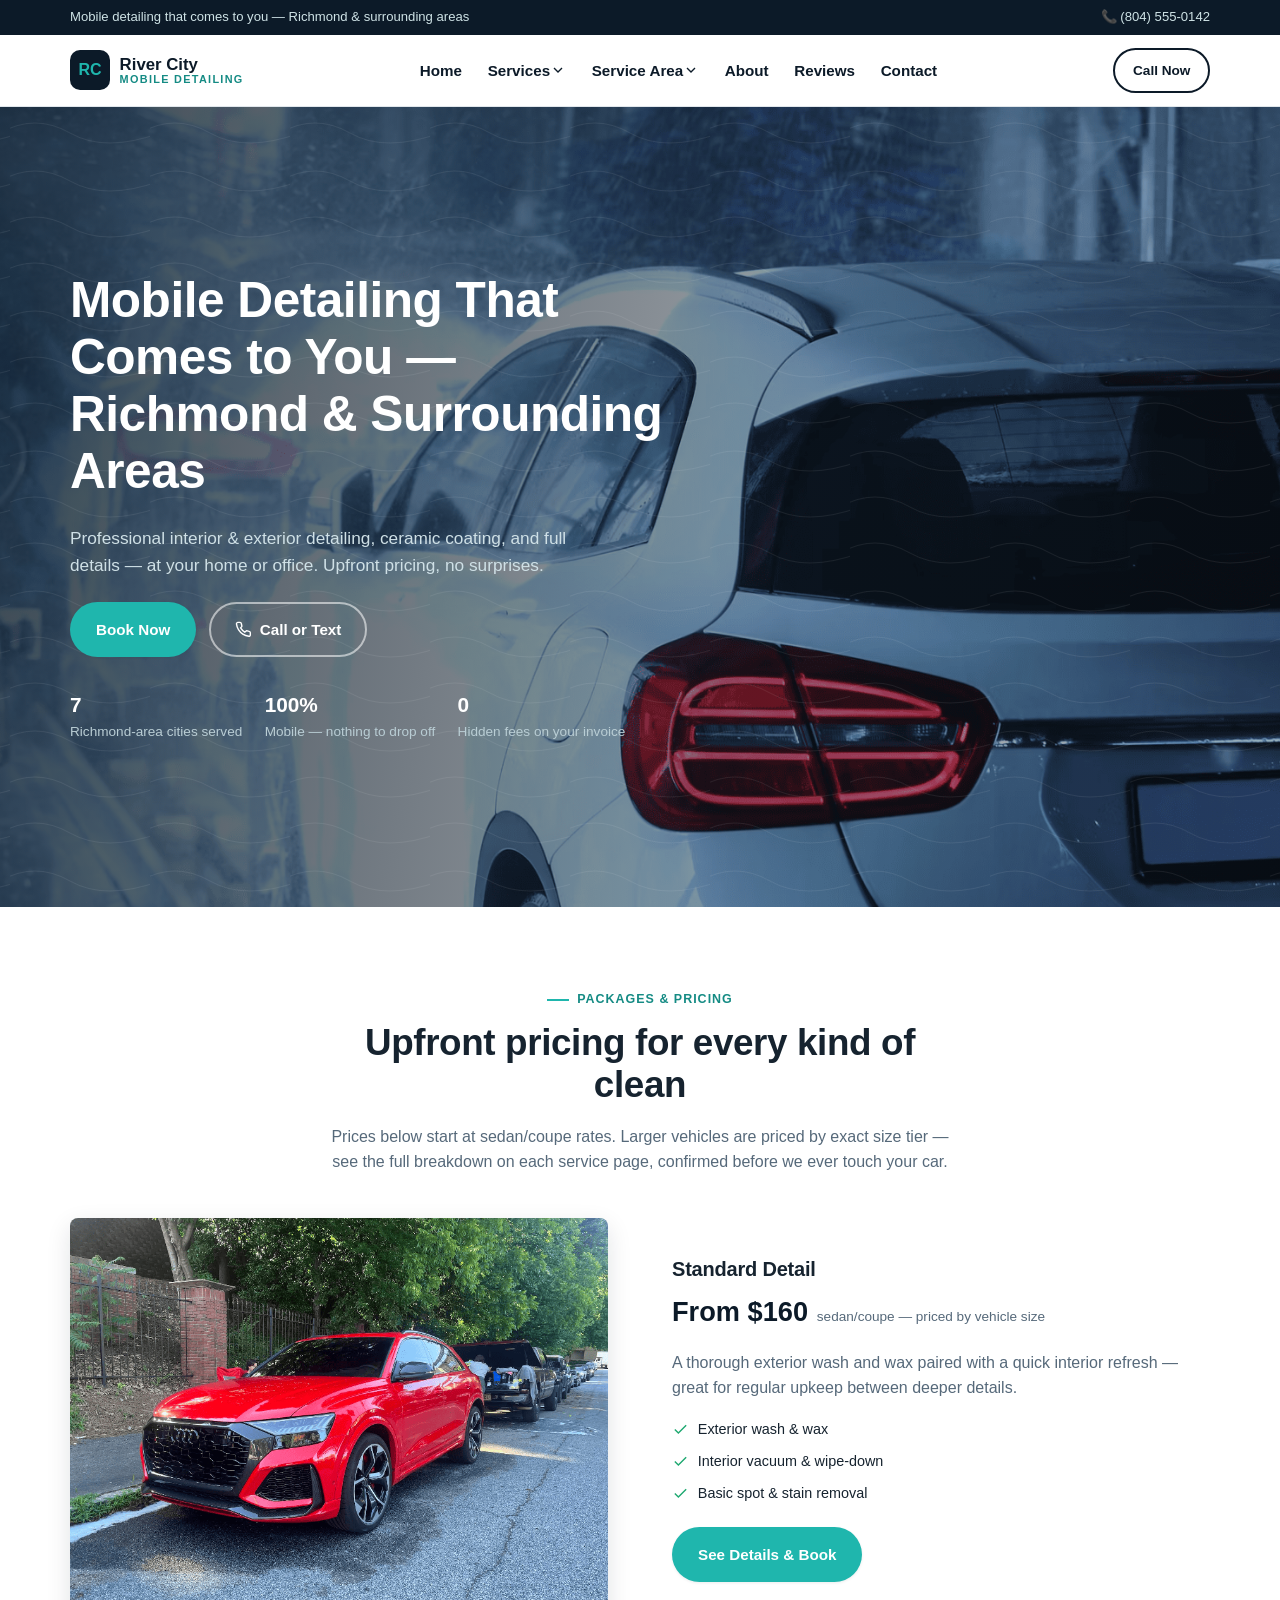
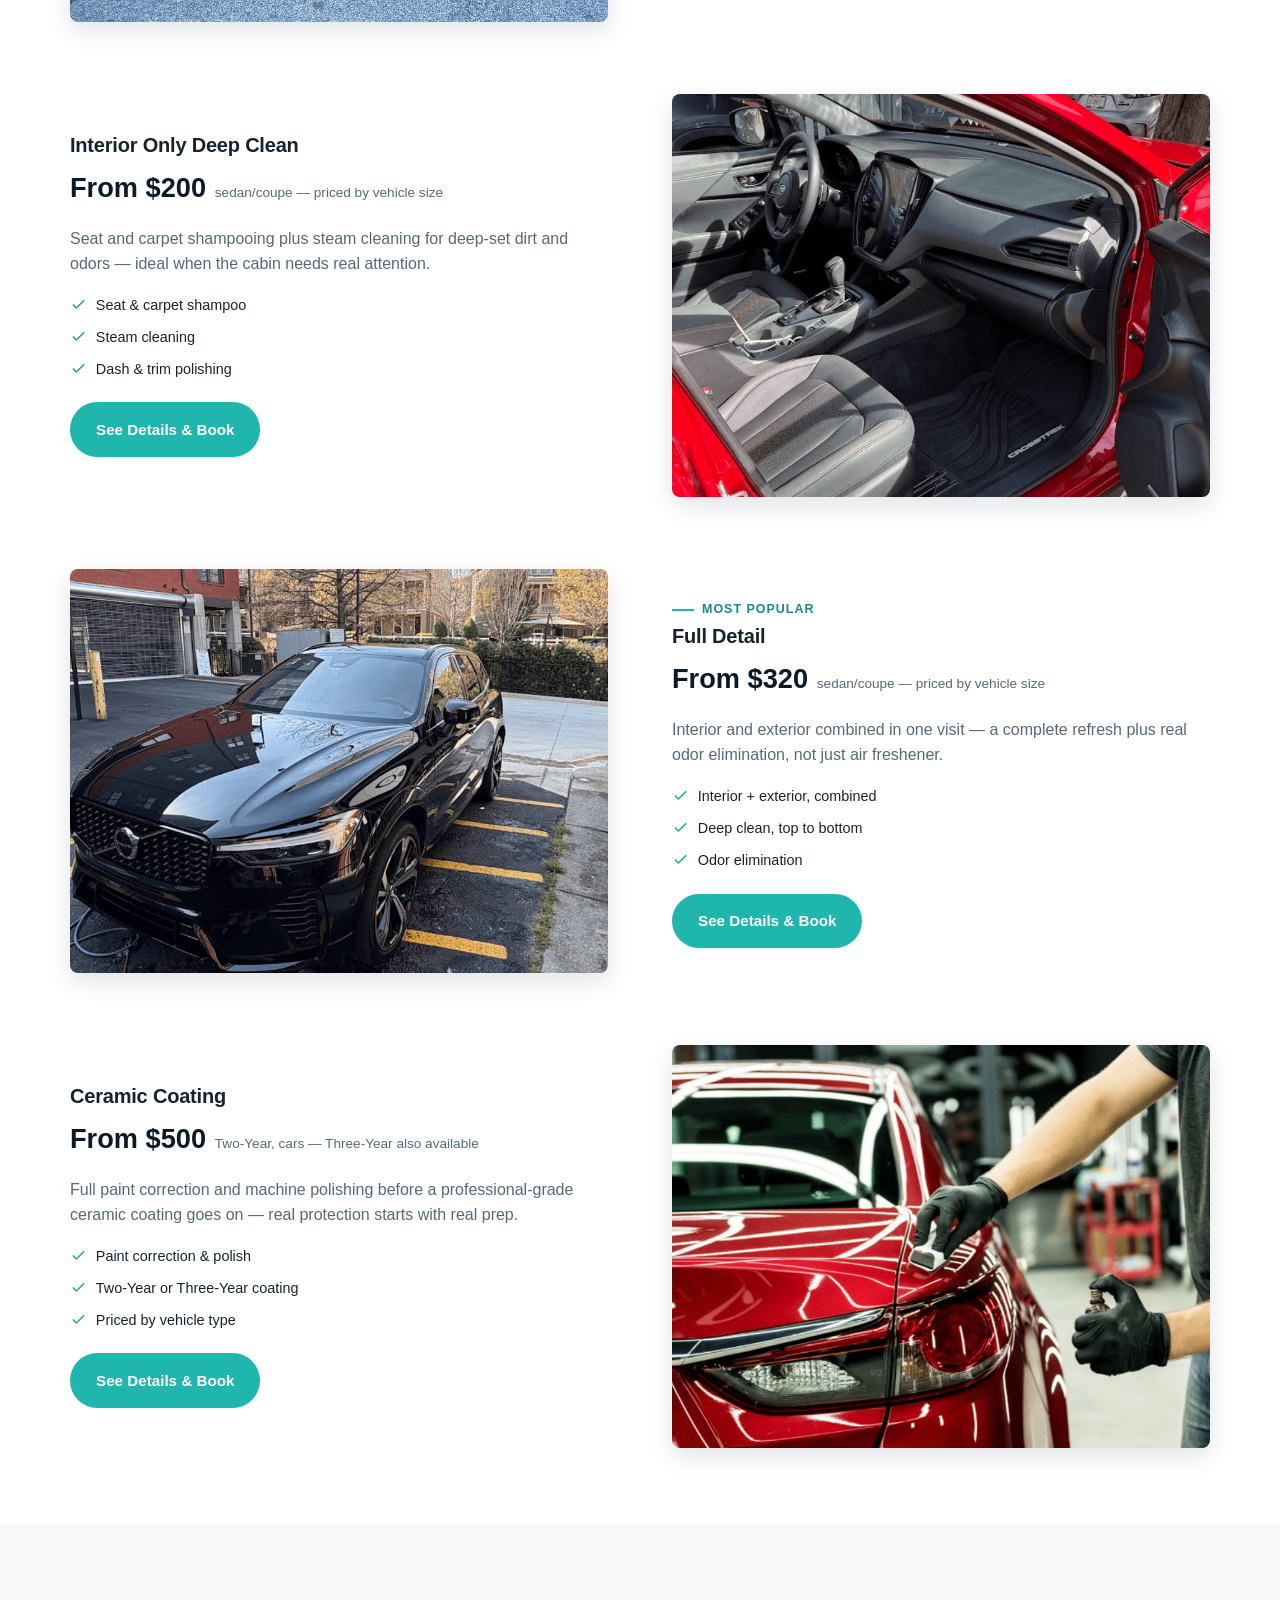
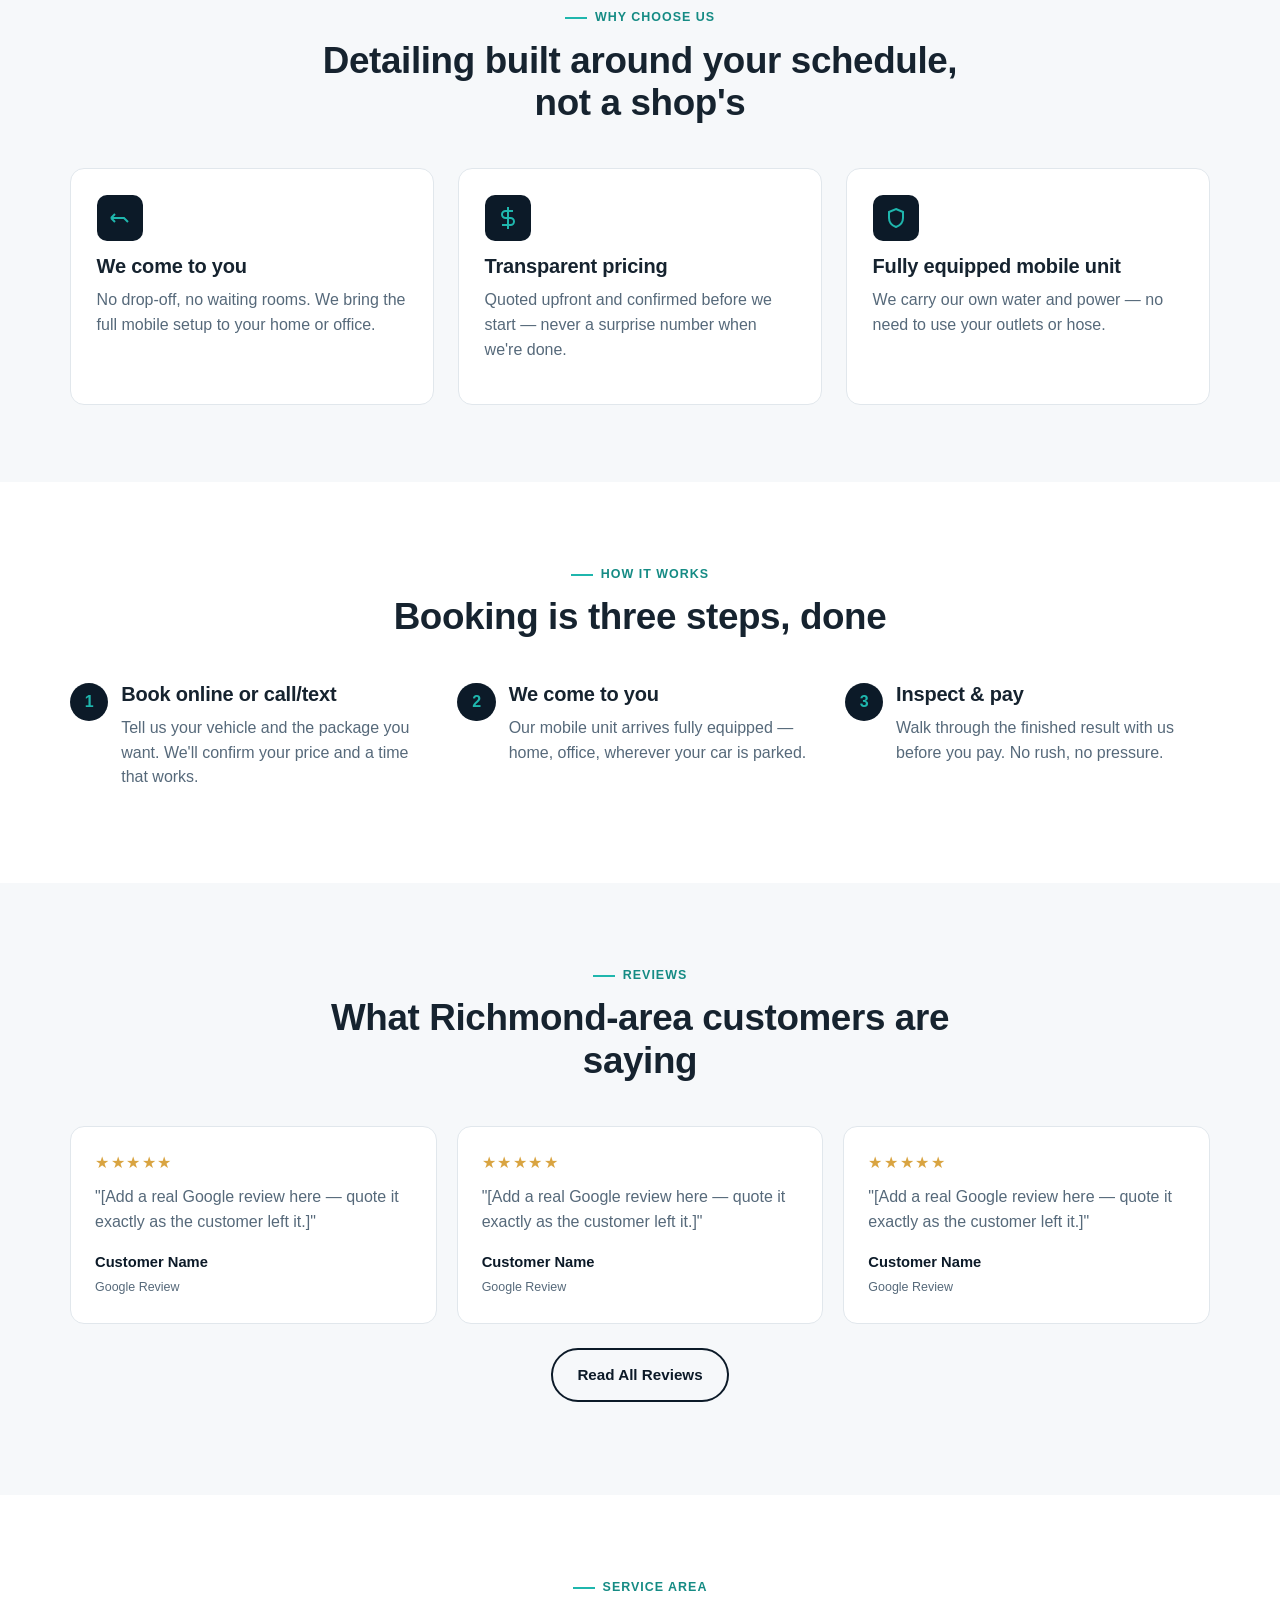
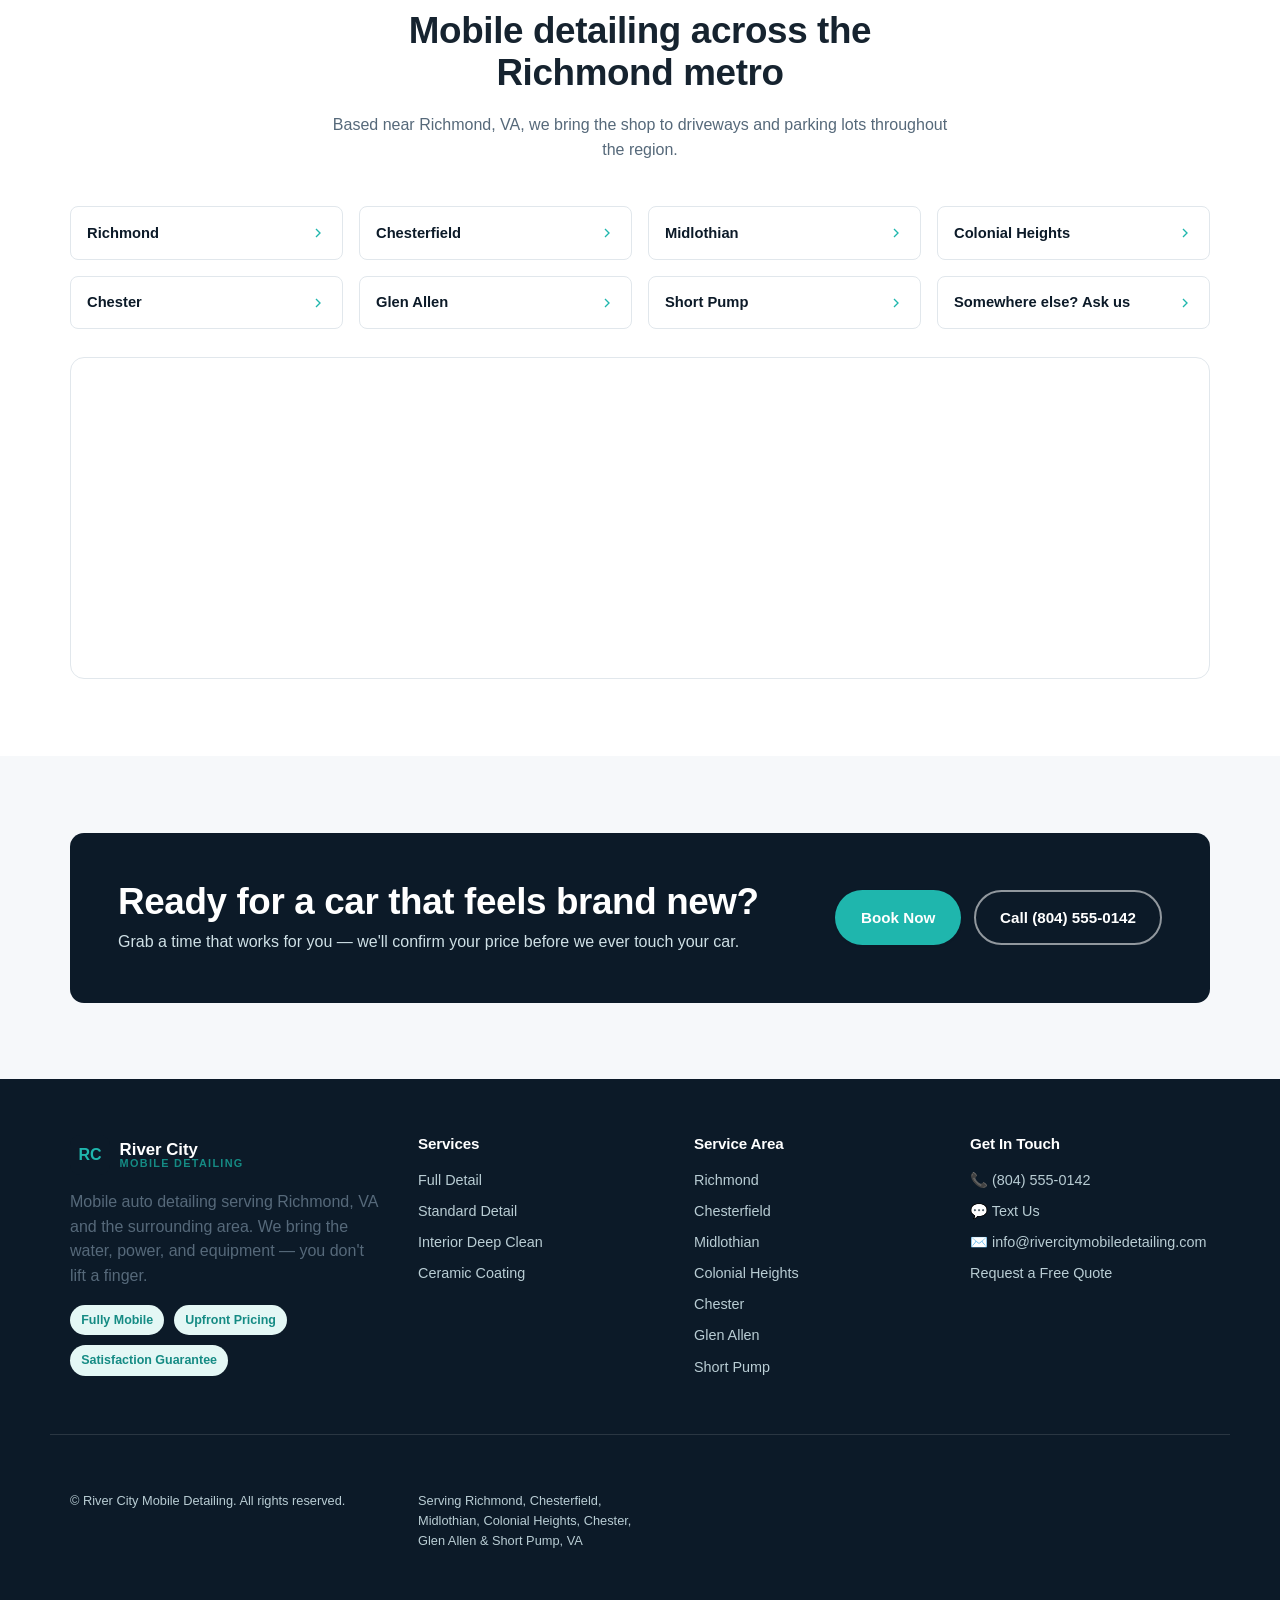
==== commit dbe55cf4: "Fix mobile off-canvas menu and horizontal scroll/swipe bug - .site-header had backdrop-filter, which" ====
--- a/index.html
+++ b/index.html
@@ -17,7 +17,7 @@
 <meta name="twitter:image" content="https://www.rivercitymobiledetailing.com/images/og-image.jpg">
 <link rel="icon" href="data:image/svg+xml,%3Csvg xmlns='http://www.w3.org/2000/svg' viewBox='0 0 64 64'%3E%3Crect width='64' height='64' rx='14' fill='%230c1a28'/%3E%3Ctext x='32' y='43' font-family='Arial,Helvetica,sans-serif' font-weight='700' font-size='26' fill='%231fb6ad' text-anchor='middle'%3ERC%3C/text%3E%3C/svg%3E">
 <link rel="canonical" href="https://www.rivercitymobiledetailing.com/">
-<link rel="stylesheet" href="css/style.css?v=2">
+<link rel="stylesheet" href="css/style.css?v=3">
 <script type="application/ld+json">
 {
   "@context": "https://schema.org",
--- a/css/style.css
+++ b/css/style.css
@@ -40,9 +40,10 @@
 
 /* -------------------------------------------------- reset & base -------- */
 *, *::before, *::after { box-sizing: border-box; }
-html { scroll-behavior: smooth; }
+html { scroll-behavior: smooth; overflow-x: hidden; }
 body {
   margin: 0;
+  overflow-x: hidden;
   font-family: var(--font-body);
   color: var(--text);
   background: var(--bg);
@@ -109,8 +110,7 @@
 
 /* -------------------------------------------------- header/nav ---------- */
 .site-header {
-  position: sticky; top: 0; z-index: 100; background: rgba(255,255,255,.94);
-  backdrop-filter: saturate(160%) blur(8px);
+  position: sticky; top: 0; z-index: 100; background: rgba(255,255,255,.98);
   border-bottom: 1px solid var(--border);
 }
 .nav-row { display: flex; align-items: center; justify-content: space-between; gap: 1rem; padding-block: .85rem; }
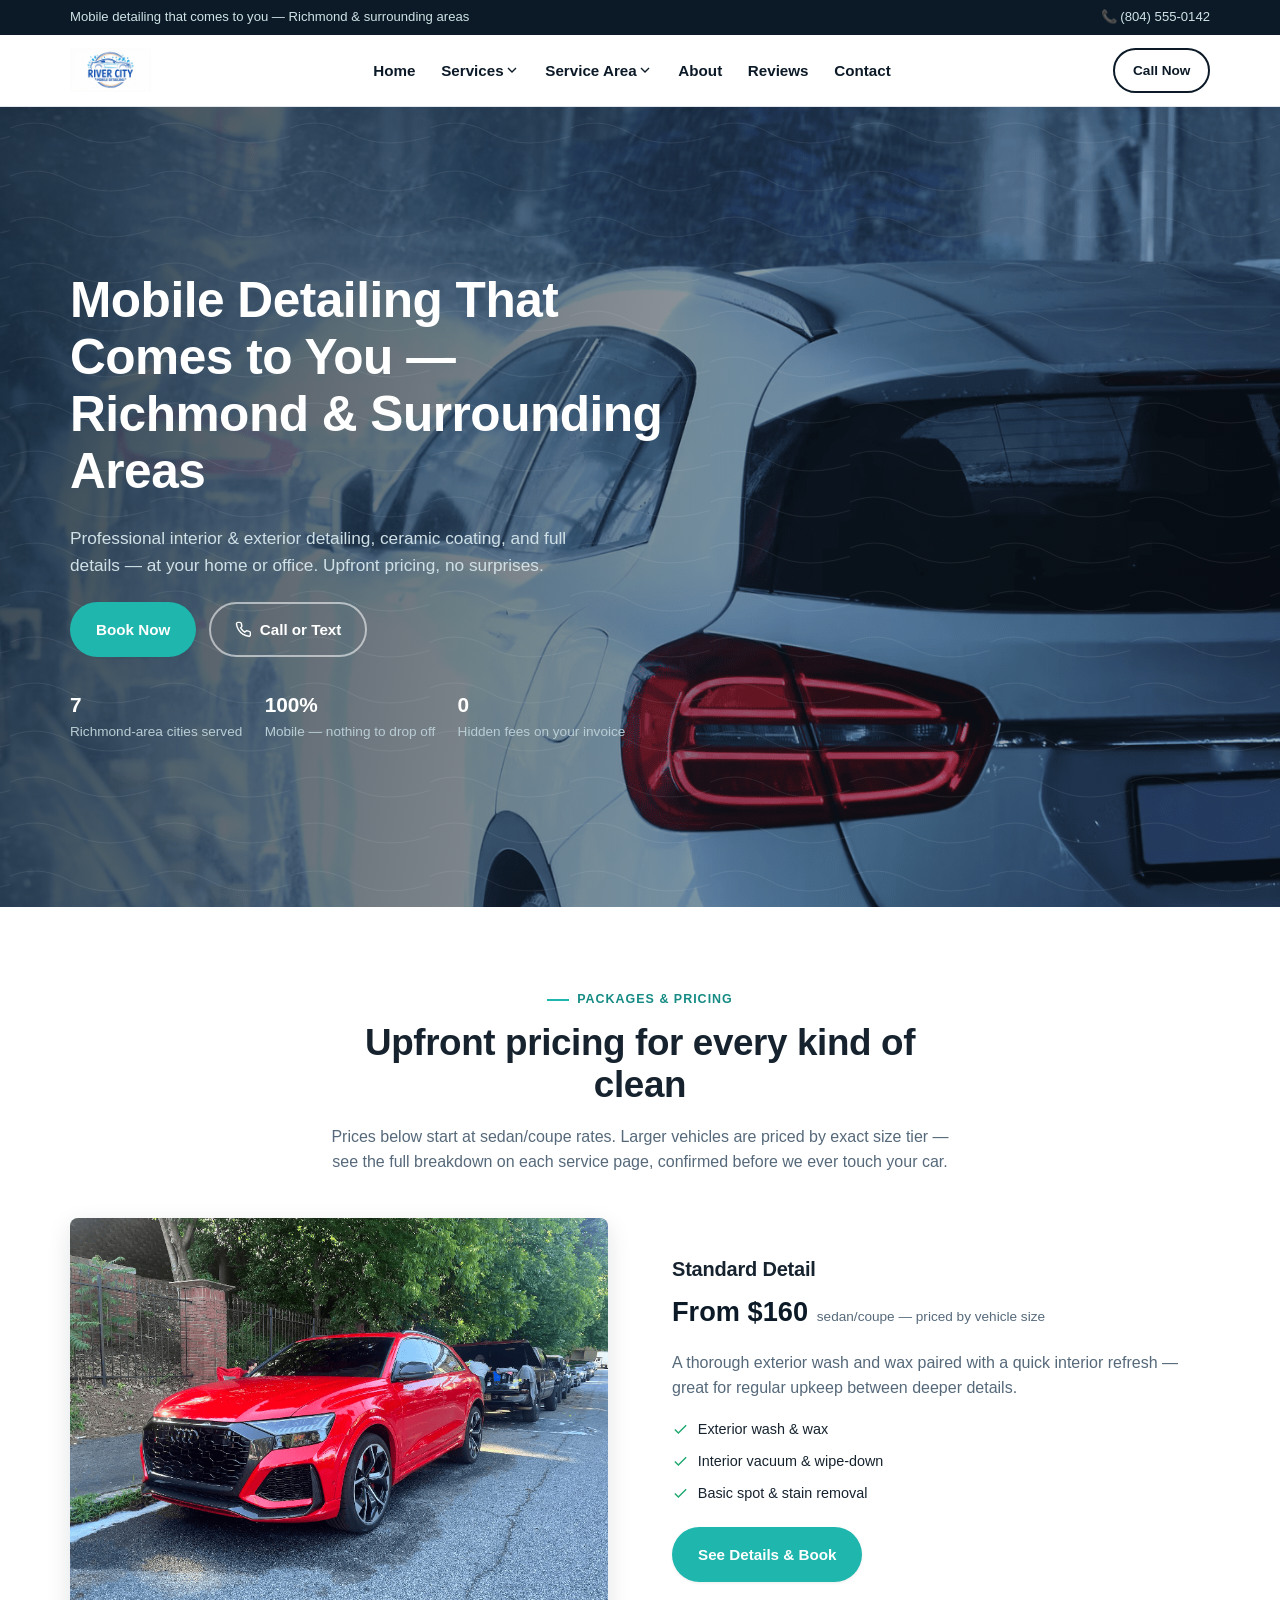
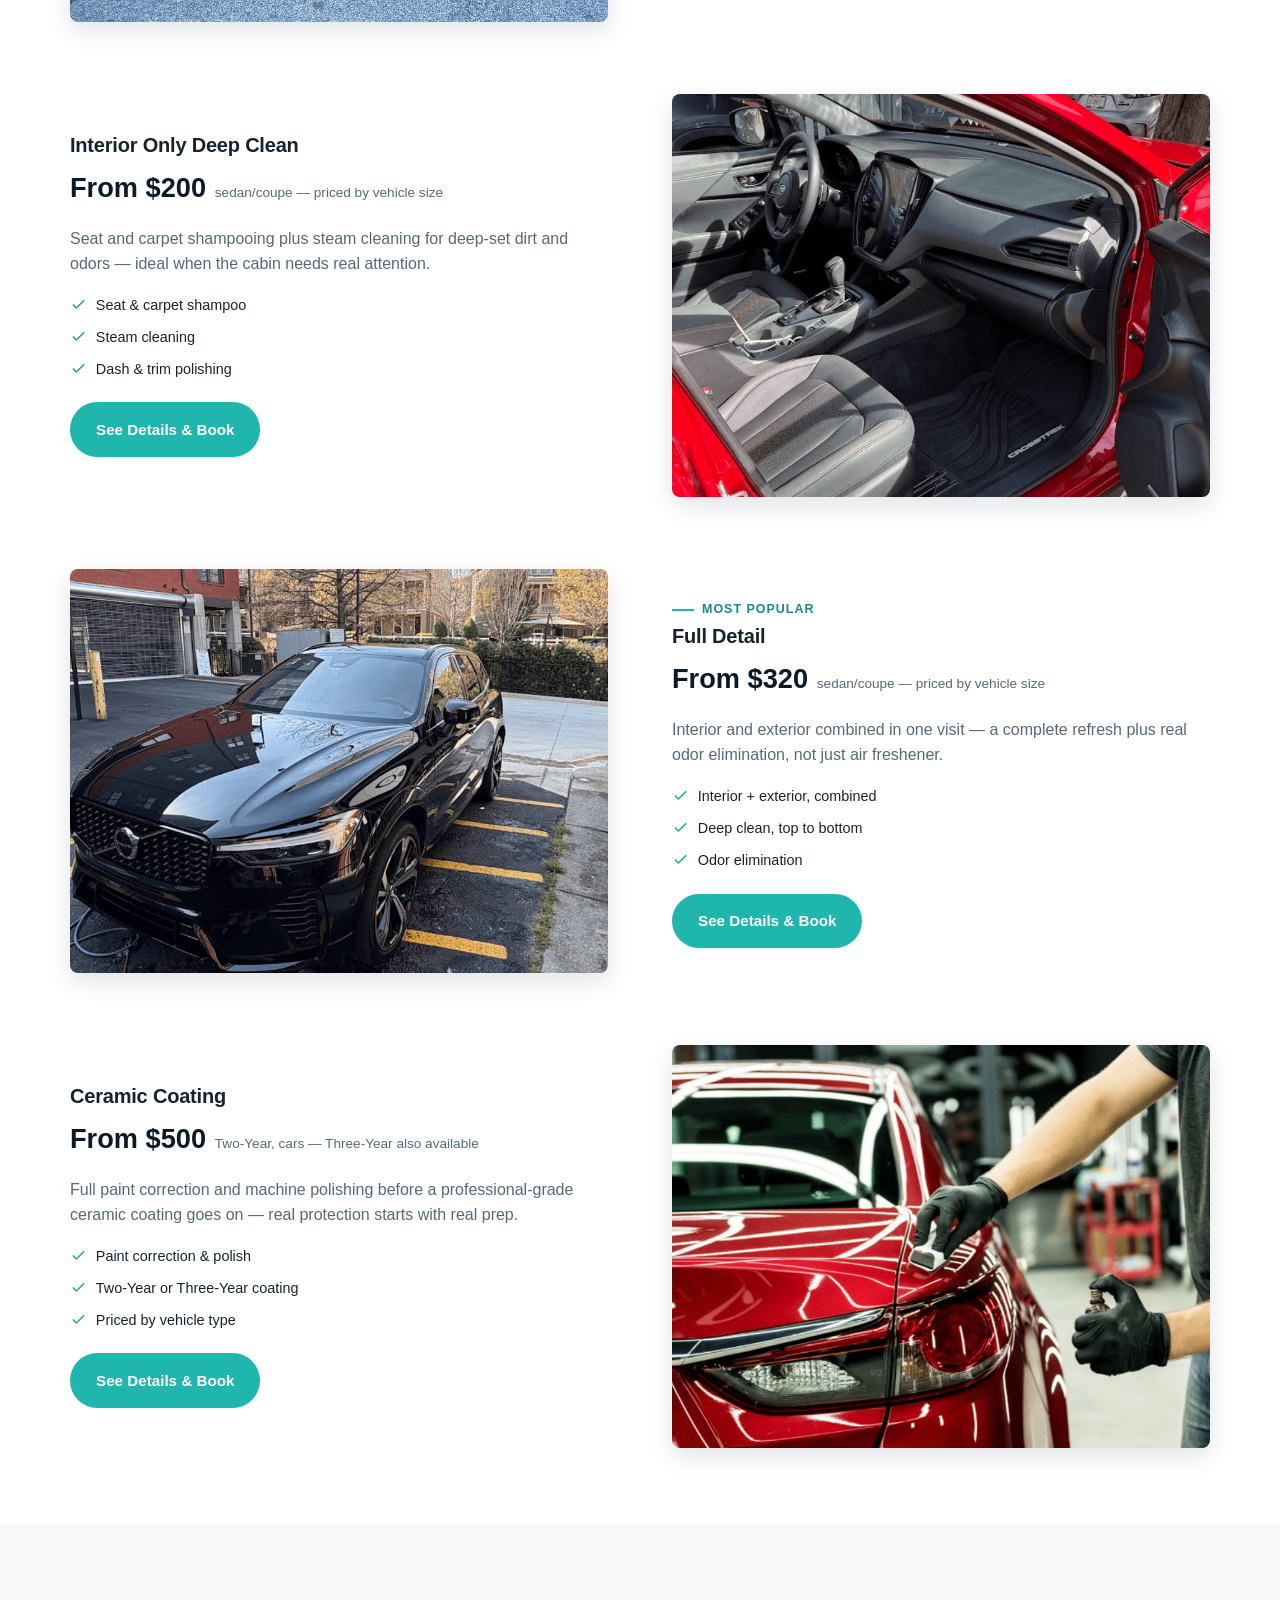
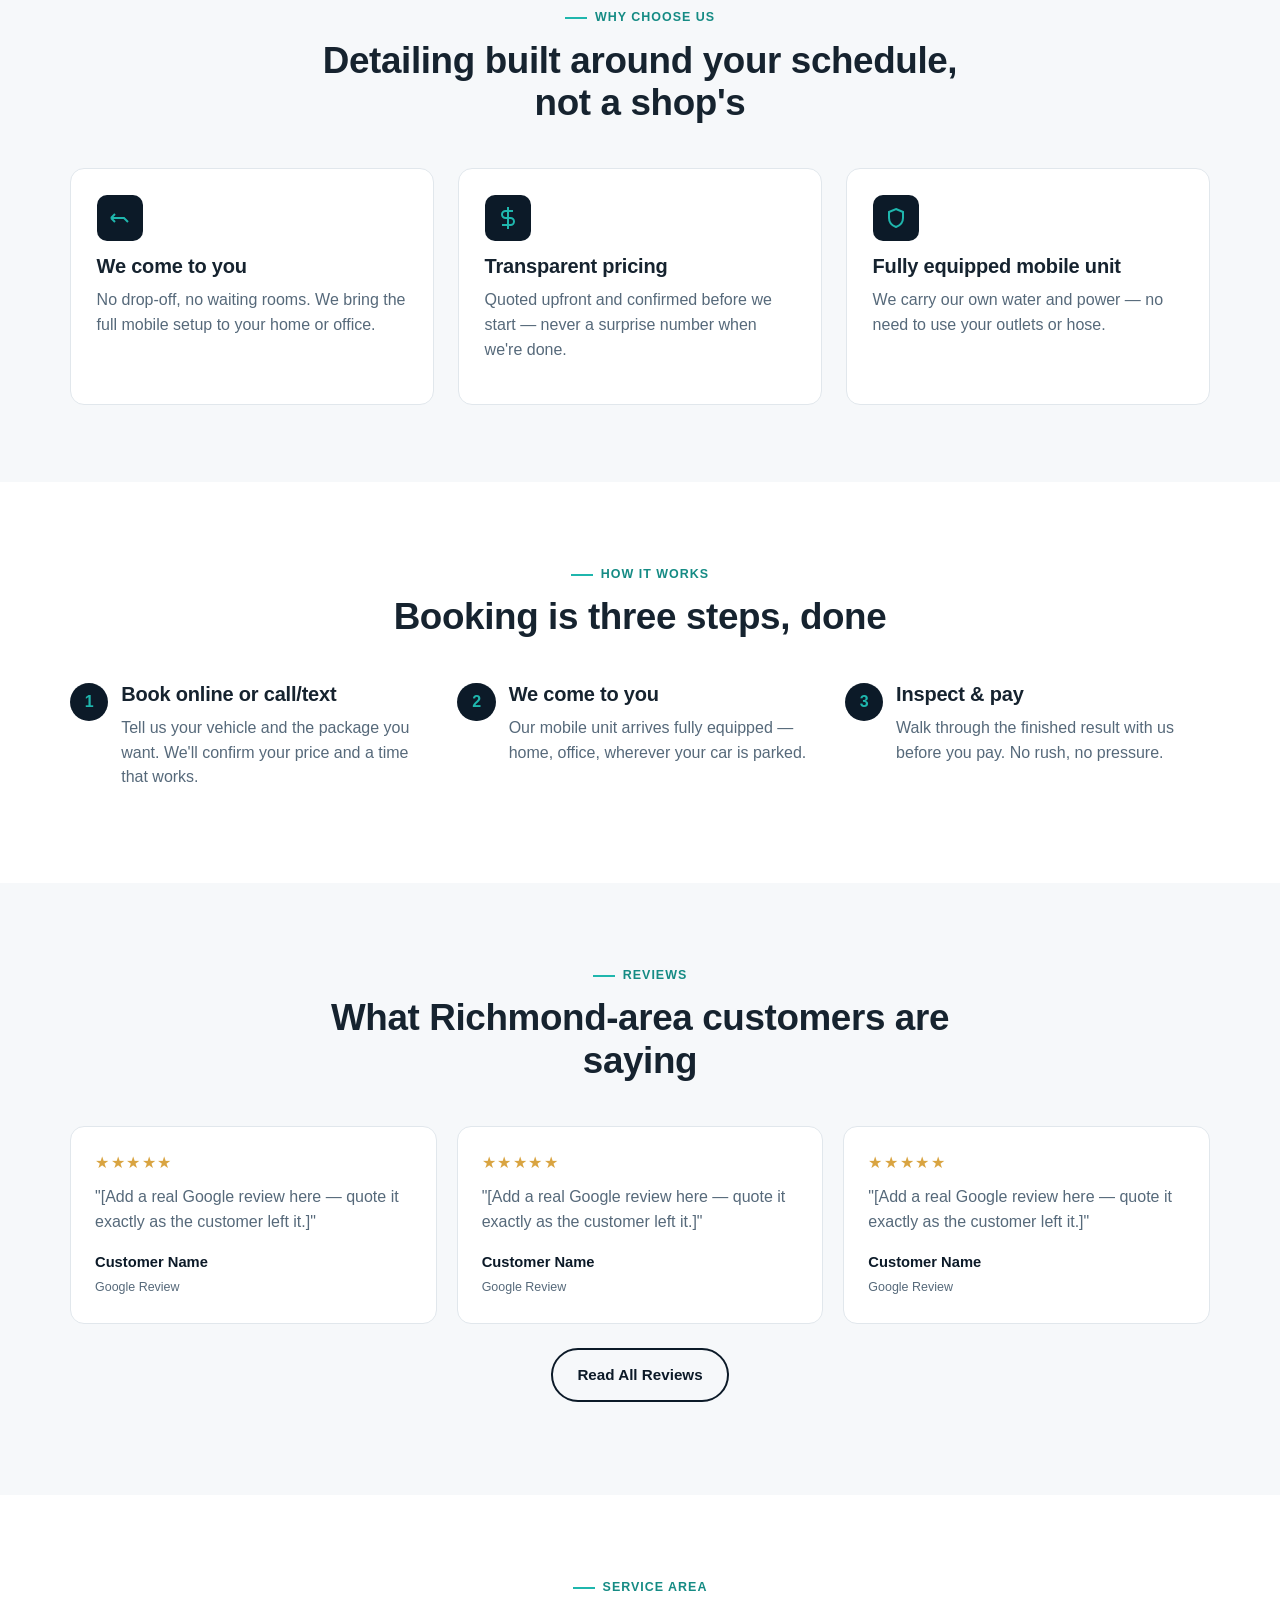
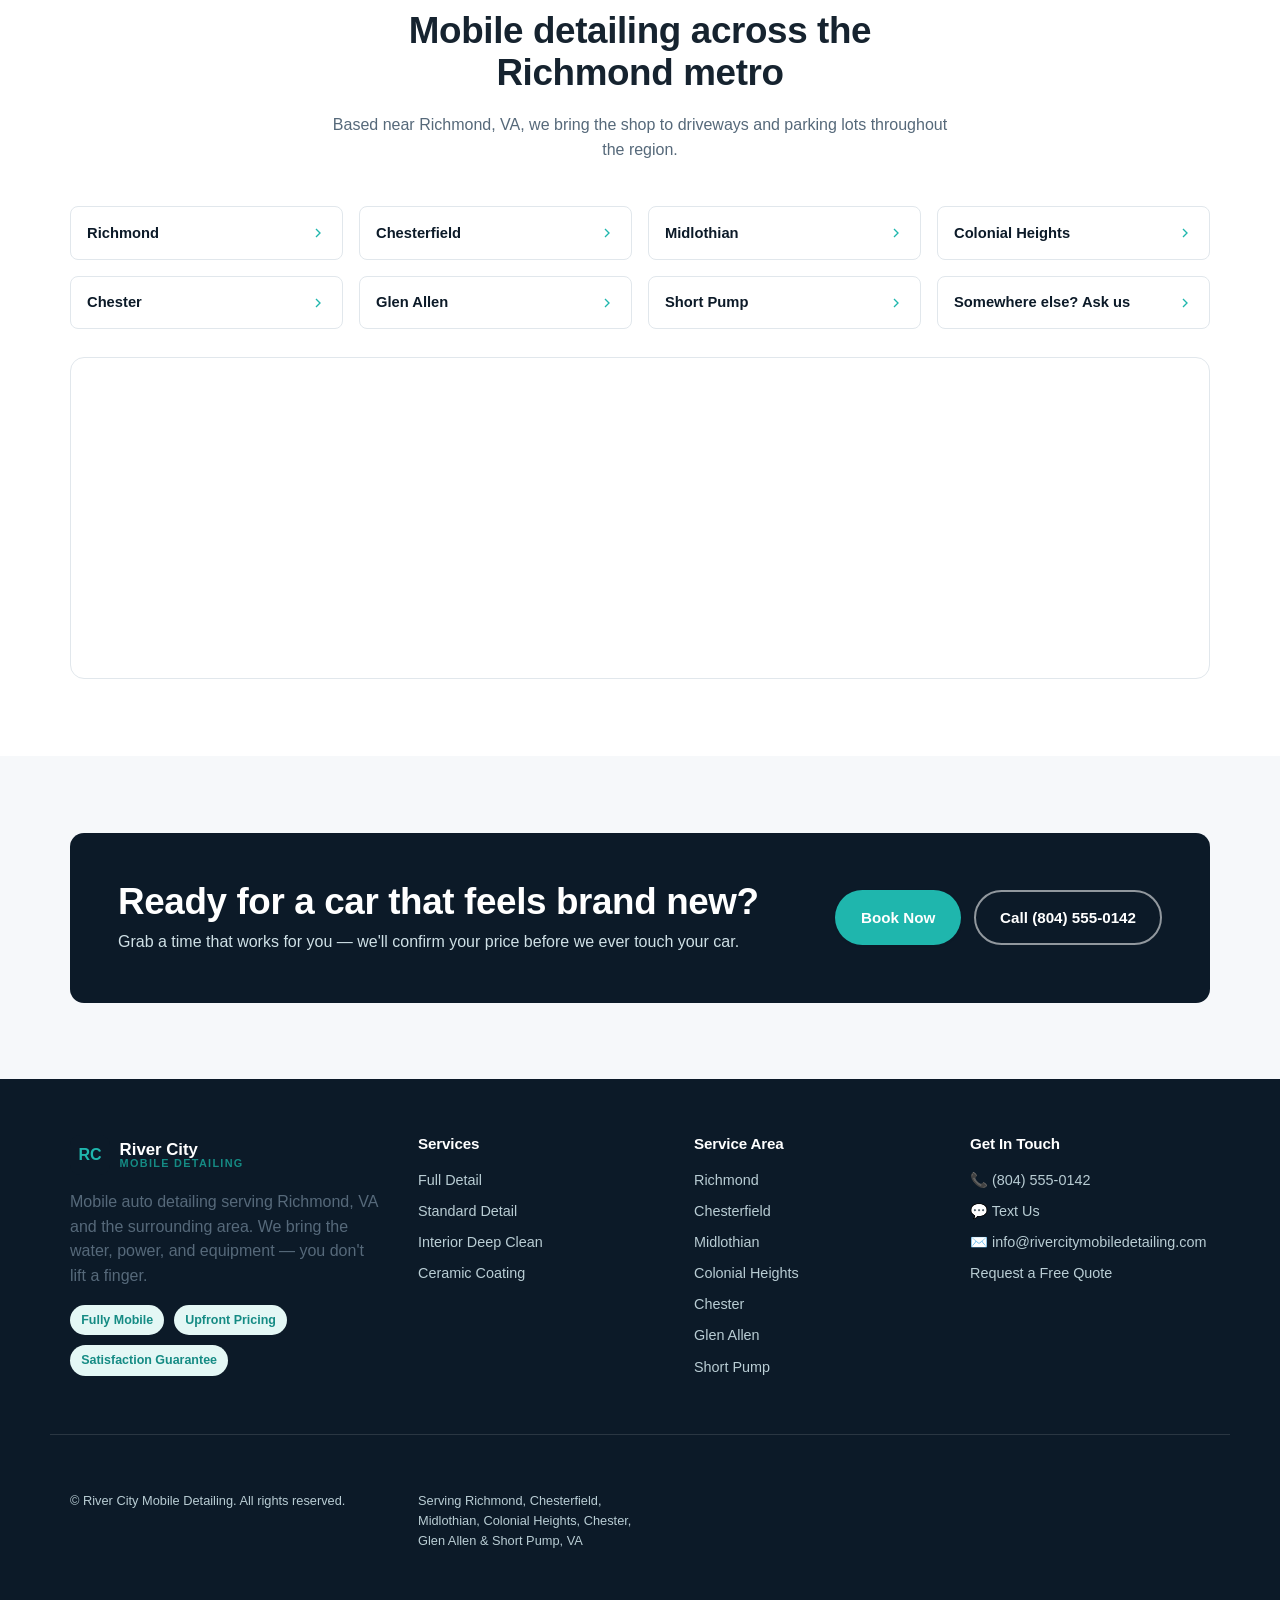
==== commit dbec78dc: "Add real logo image to site header Replaces the RC text-mark wordmark in the header with the actual " ====
--- a/index.html
+++ b/index.html
@@ -17,7 +17,7 @@
 <meta name="twitter:image" content="https://www.rivercitymobiledetailing.com/images/og-image.jpg">
 <link rel="icon" href="data:image/svg+xml,%3Csvg xmlns='http://www.w3.org/2000/svg' viewBox='0 0 64 64'%3E%3Crect width='64' height='64' rx='14' fill='%230c1a28'/%3E%3Ctext x='32' y='43' font-family='Arial,Helvetica,sans-serif' font-weight='700' font-size='26' fill='%231fb6ad' text-anchor='middle'%3ERC%3C/text%3E%3C/svg%3E">
 <link rel="canonical" href="https://www.rivercitymobiledetailing.com/">
-<link rel="stylesheet" href="css/style.css?v=3">
+<link rel="stylesheet" href="css/style.css?v=5">
 <script type="application/ld+json">
 {
   "@context": "https://schema.org",
@@ -51,8 +51,7 @@
 <header class="site-header">
   <div class="container nav-row">
     <a href="index.html" class="logo">
-      <span class="logo-mark">RC</span>
-      <span class="logo-text"><strong>River City</strong><span>Mobile Detailing</span></span>
+      <img class="logo-img" src="images/logo.jpg" alt="River City Mobile Detailing">
     </a>
     <nav class="main-nav" data-nav aria-label="Primary">
   <button class="nav-close" type="button" data-nav-close aria-label="Close menu">
--- a/css/style.css
+++ b/css/style.css
@@ -119,6 +119,7 @@
   width: 40px; height: 40px; border-radius: 10px; background: var(--ink);
   display: grid; place-items: center; color: var(--accent); font-weight: 800; font-size: 1rem; flex: none;
 }
+.logo-img { height: 44px; width: auto; display: block; }
 .logo-text { display: flex; flex-direction: column; line-height: 1.05; }
 .logo-text strong { font-size: 1.05rem; color: var(--ink); font-weight: 800; }
 .logo-text span { font-size: .68rem; letter-spacing: .12em; text-transform: uppercase; color: var(--accent-dark); font-weight: 700; }
@@ -154,10 +155,9 @@
 .nav-cta { display: flex; flex-direction: column; gap: .6rem; margin-top: 1.25rem; }
 
 .nav-overlay {
-  position: fixed; inset: 0; background: rgba(12,26,40,.45); opacity: 0; pointer-events: none;
-  transition: opacity .25s ease; z-index: 105;
-}
-.nav-overlay.is-open { opacity: 1; pointer-events: auto; }
+  position: fixed; inset: 0; background: transparent; pointer-events: none; z-index: 105;
+}
+.nav-overlay.is-open { pointer-events: auto; }
 
 @media (min-width: 960px) {
   .main-nav {
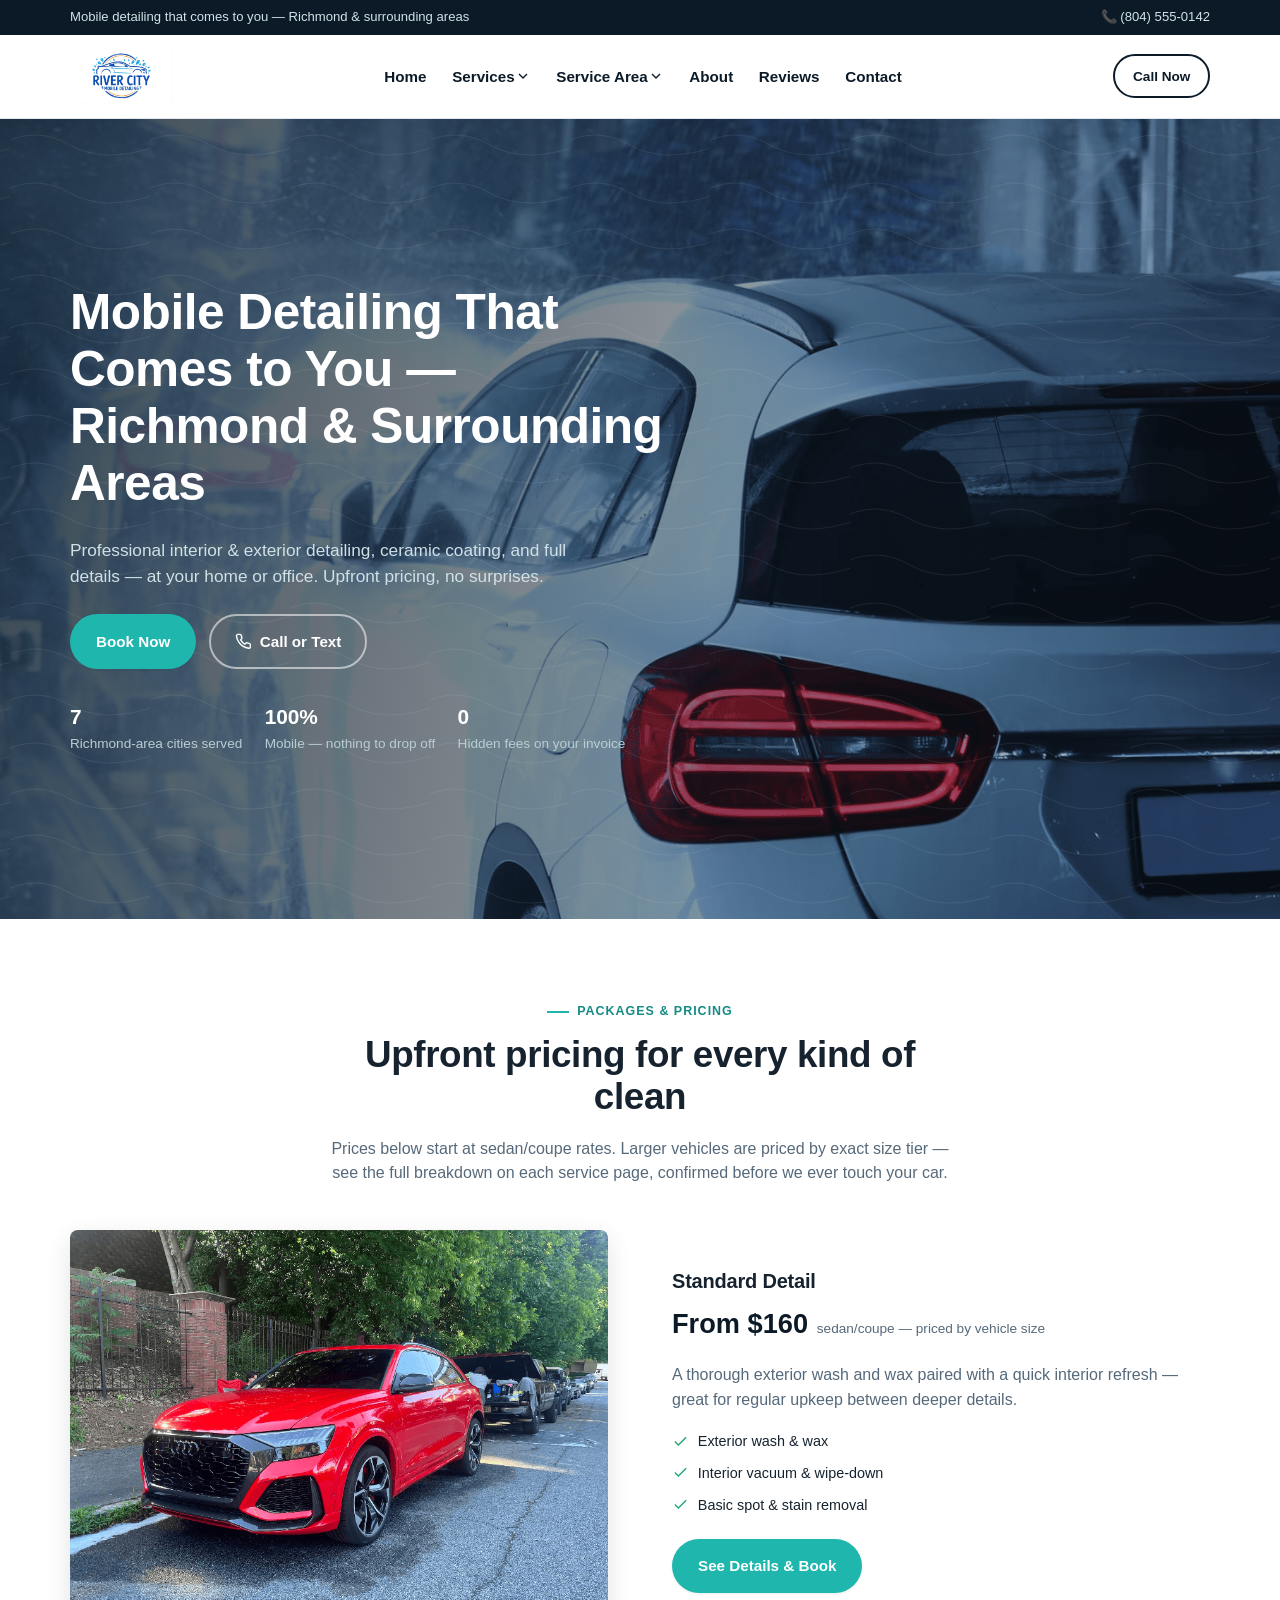
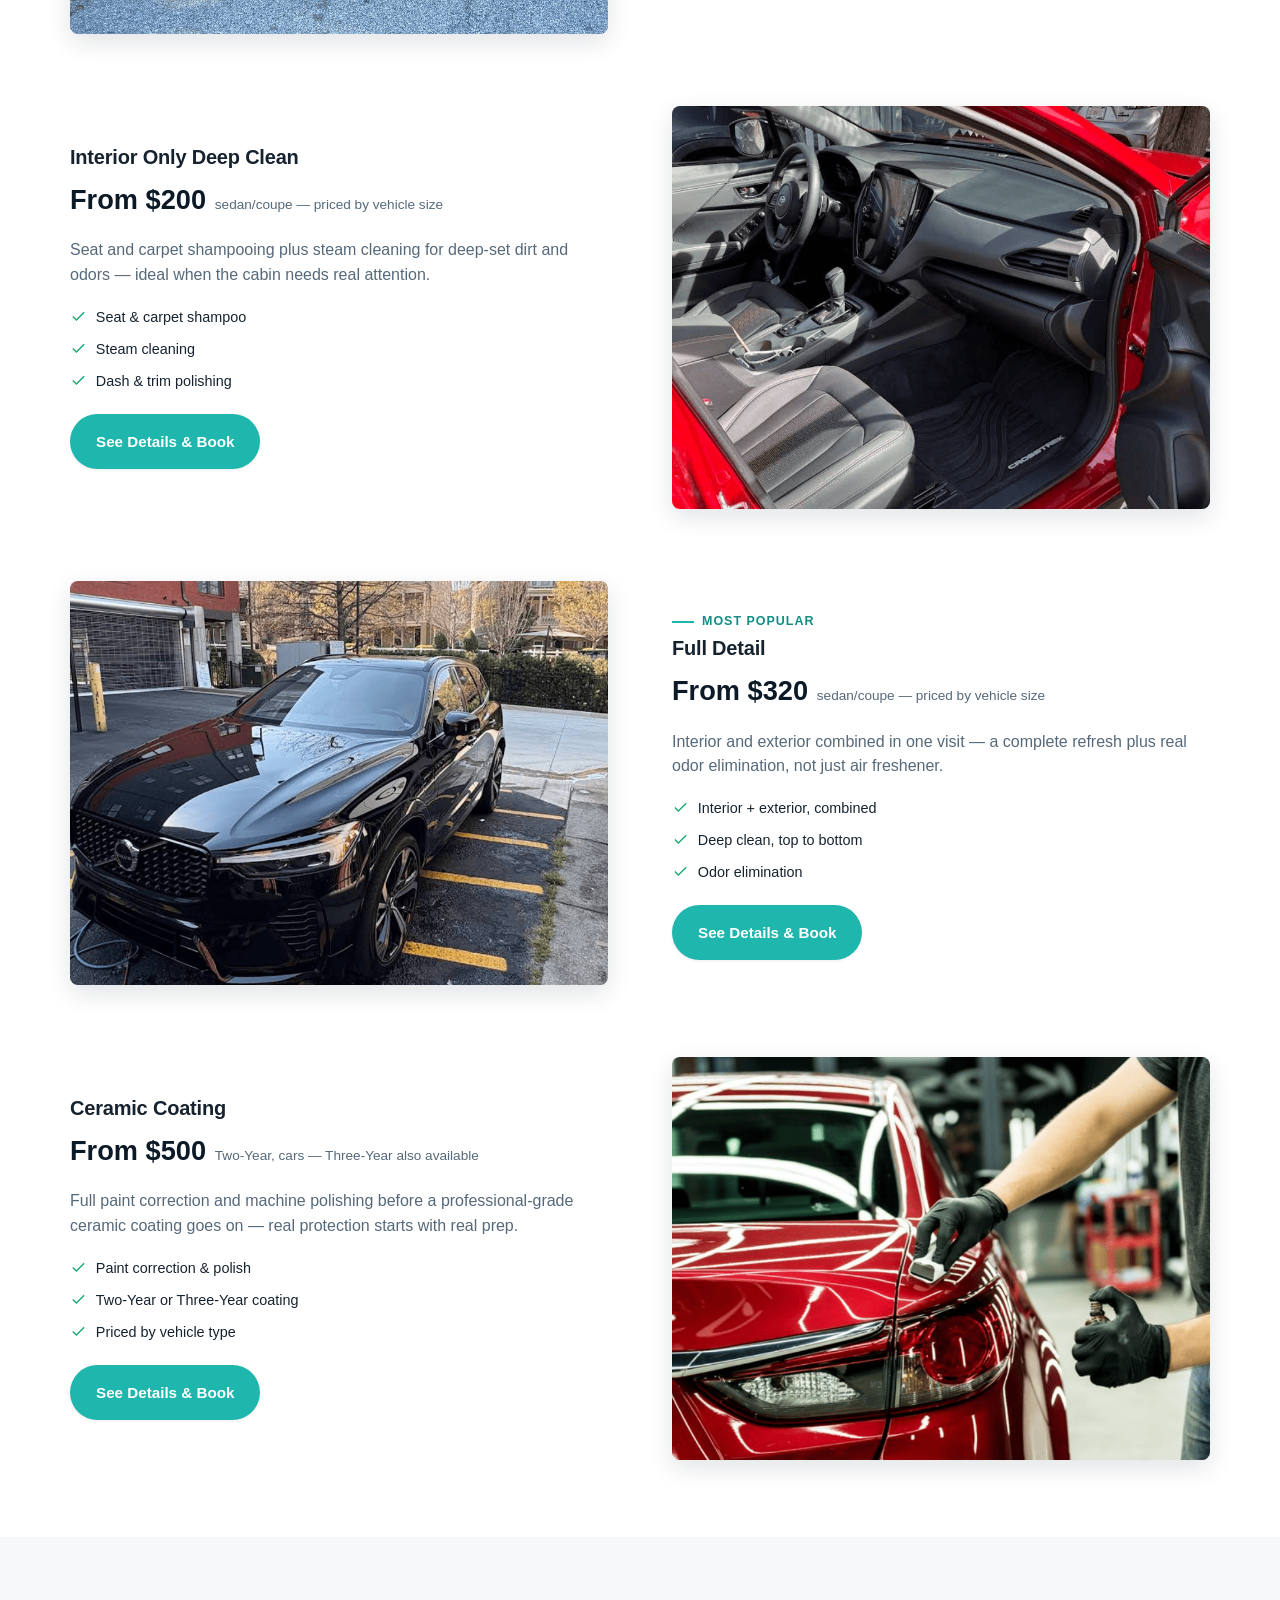
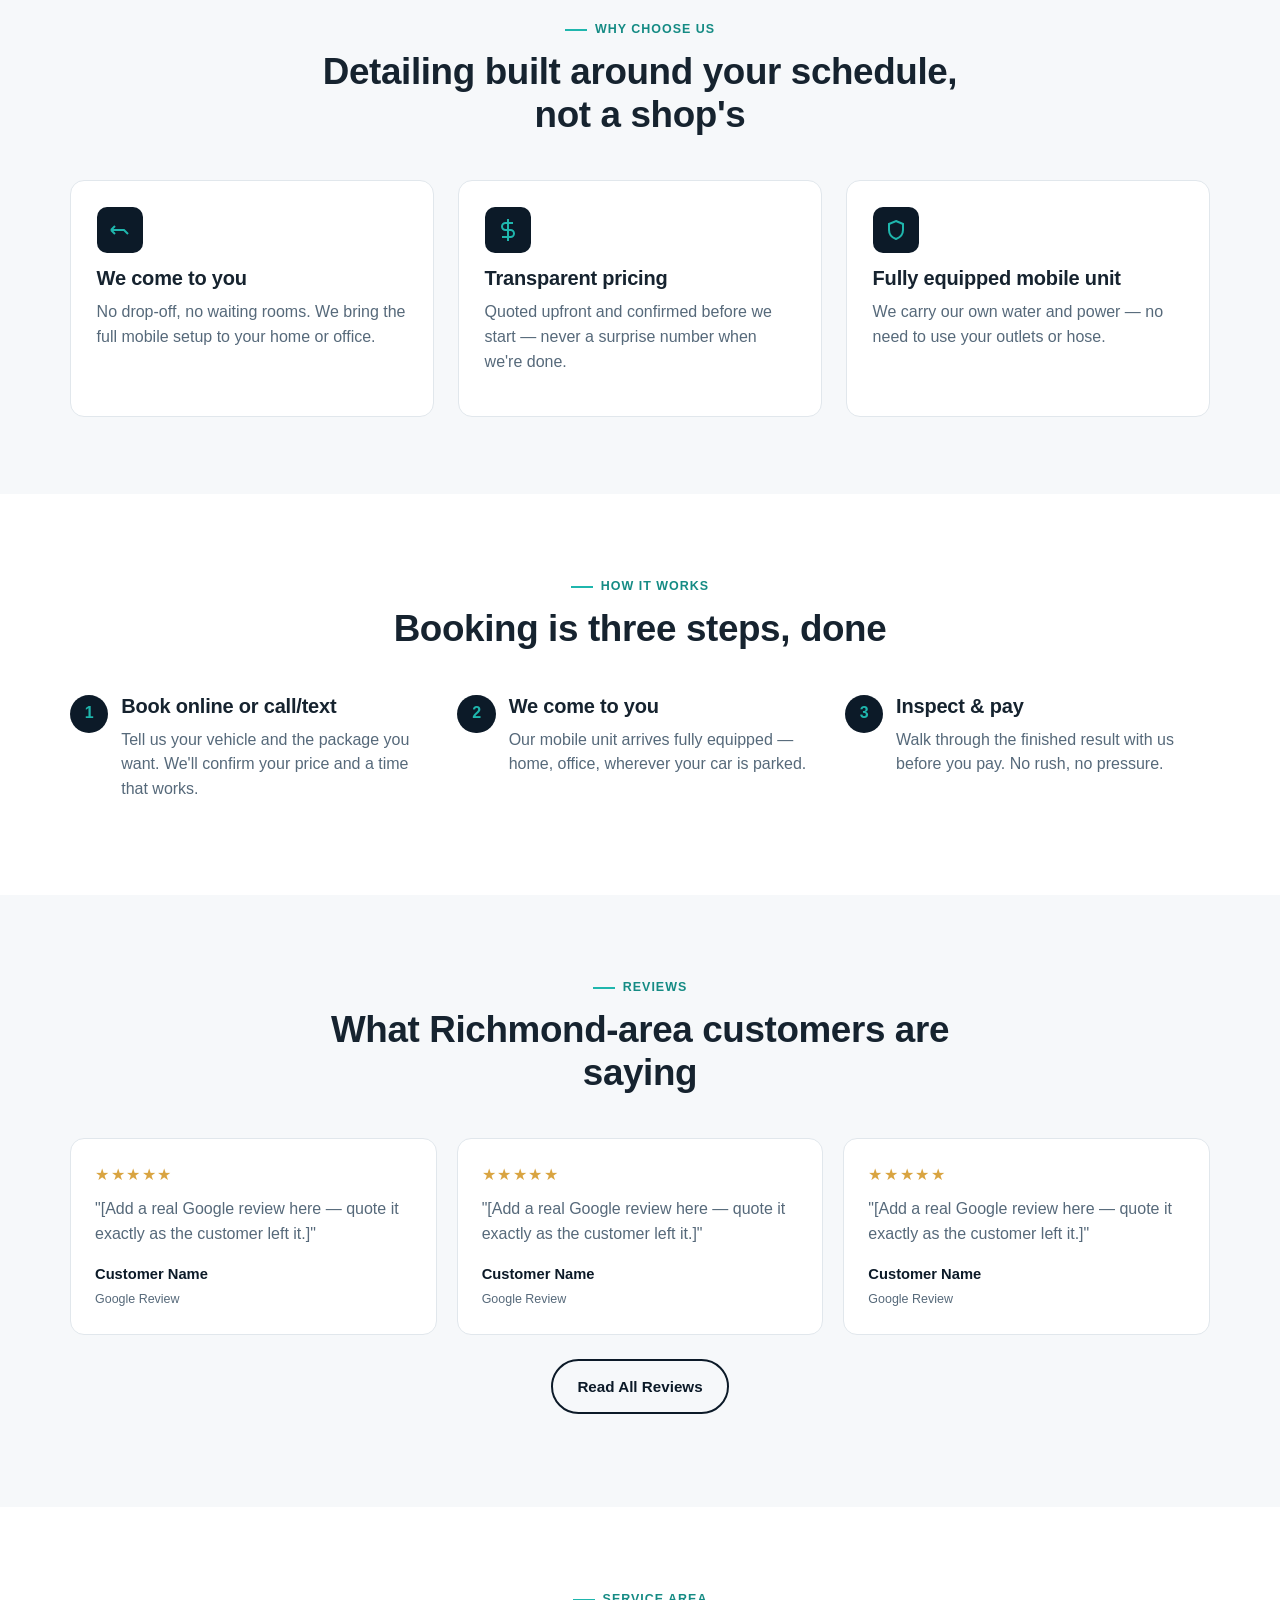
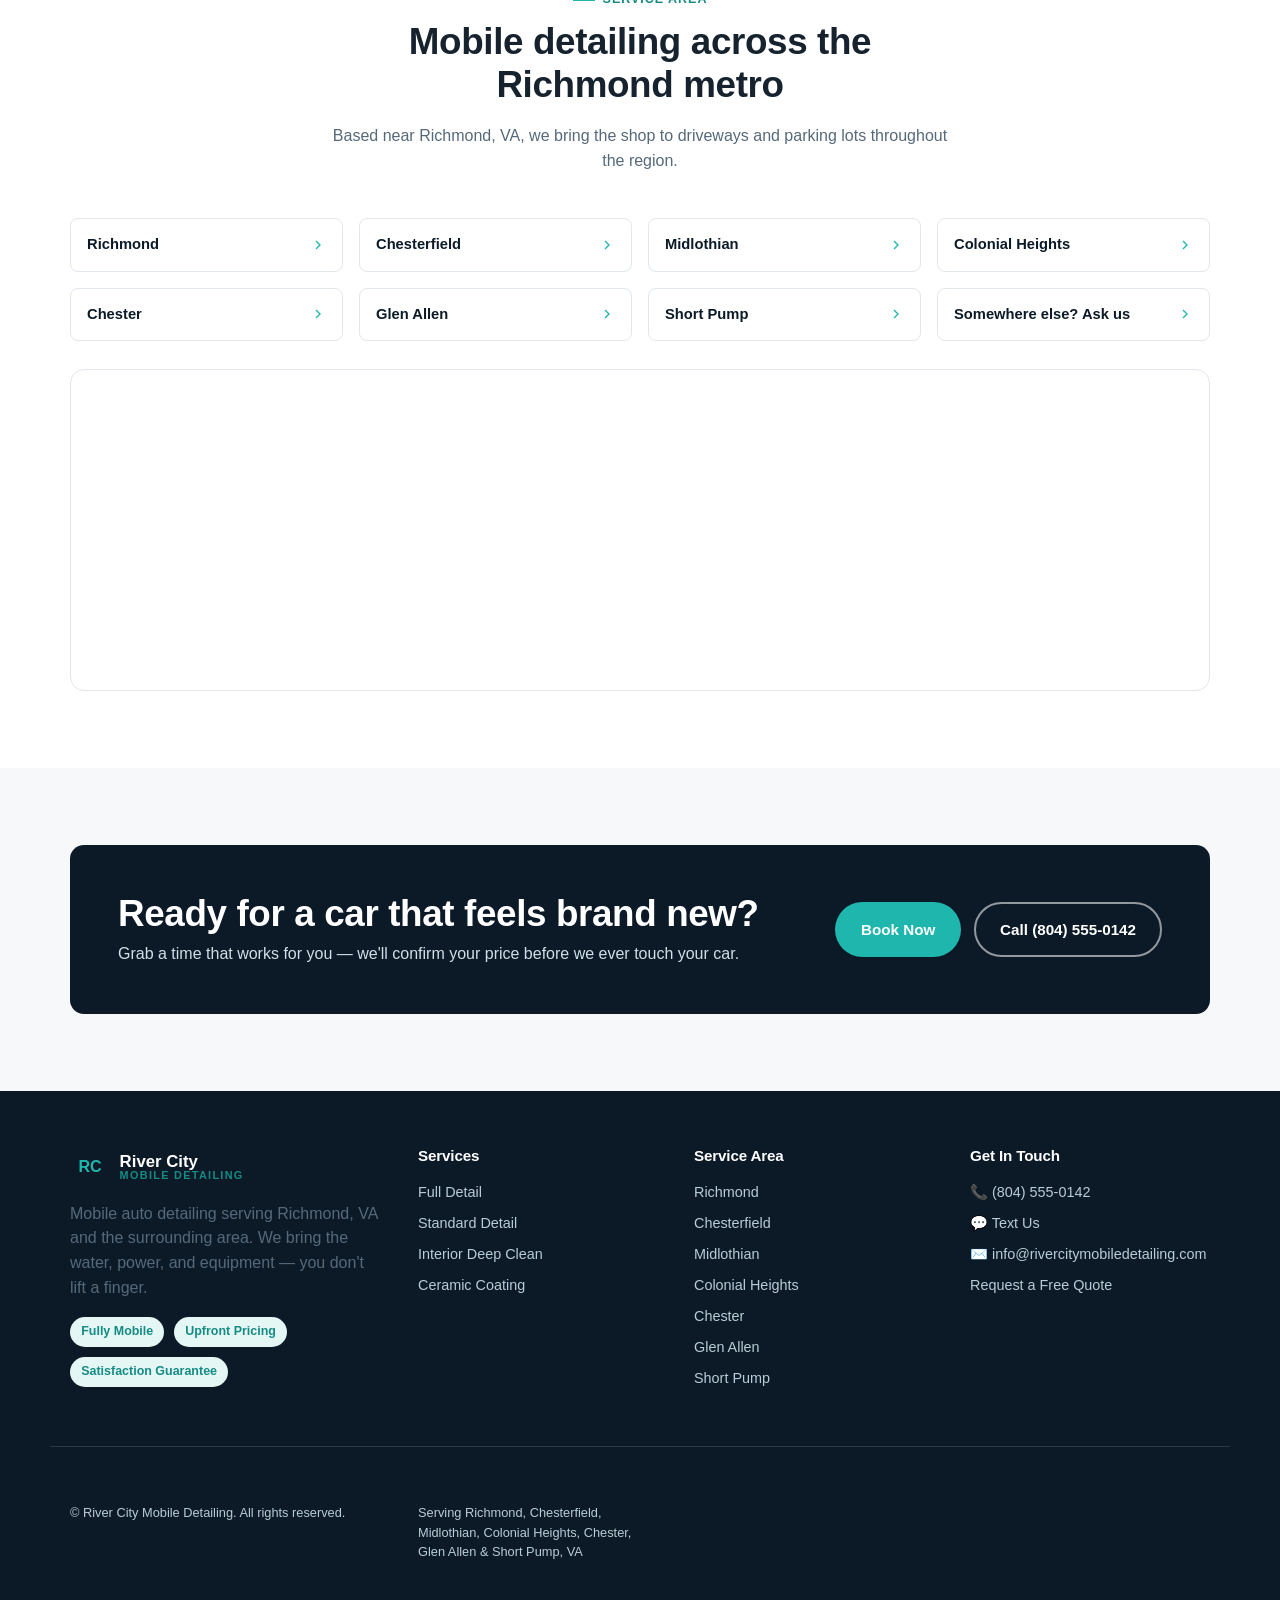
==== commit bfffb5ba: "Increase header logo size slightly for legibility Co-Authored-By: Claude Sonnet 5 <noreply@anthropic" ====
--- a/index.html
+++ b/index.html
@@ -17,7 +17,7 @@
 <meta name="twitter:image" content="https://www.rivercitymobiledetailing.com/images/og-image.jpg">
 <link rel="icon" href="data:image/svg+xml,%3Csvg xmlns='http://www.w3.org/2000/svg' viewBox='0 0 64 64'%3E%3Crect width='64' height='64' rx='14' fill='%230c1a28'/%3E%3Ctext x='32' y='43' font-family='Arial,Helvetica,sans-serif' font-weight='700' font-size='26' fill='%231fb6ad' text-anchor='middle'%3ERC%3C/text%3E%3C/svg%3E">
 <link rel="canonical" href="https://www.rivercitymobiledetailing.com/">
-<link rel="stylesheet" href="css/style.css?v=5">
+<link rel="stylesheet" href="css/style.css?v=6">
 <script type="application/ld+json">
 {
   "@context": "https://schema.org",
--- a/css/style.css
+++ b/css/style.css
@@ -119,7 +119,7 @@
   width: 40px; height: 40px; border-radius: 10px; background: var(--ink);
   display: grid; place-items: center; color: var(--accent); font-weight: 800; font-size: 1rem; flex: none;
 }
-.logo-img { height: 44px; width: auto; display: block; }
+.logo-img { height: 56px; width: auto; display: block; }
 .logo-text { display: flex; flex-direction: column; line-height: 1.05; }
 .logo-text strong { font-size: 1.05rem; color: var(--ink); font-weight: 800; }
 .logo-text span { font-size: .68rem; letter-spacing: .12em; text-transform: uppercase; color: var(--accent-dark); font-weight: 700; }
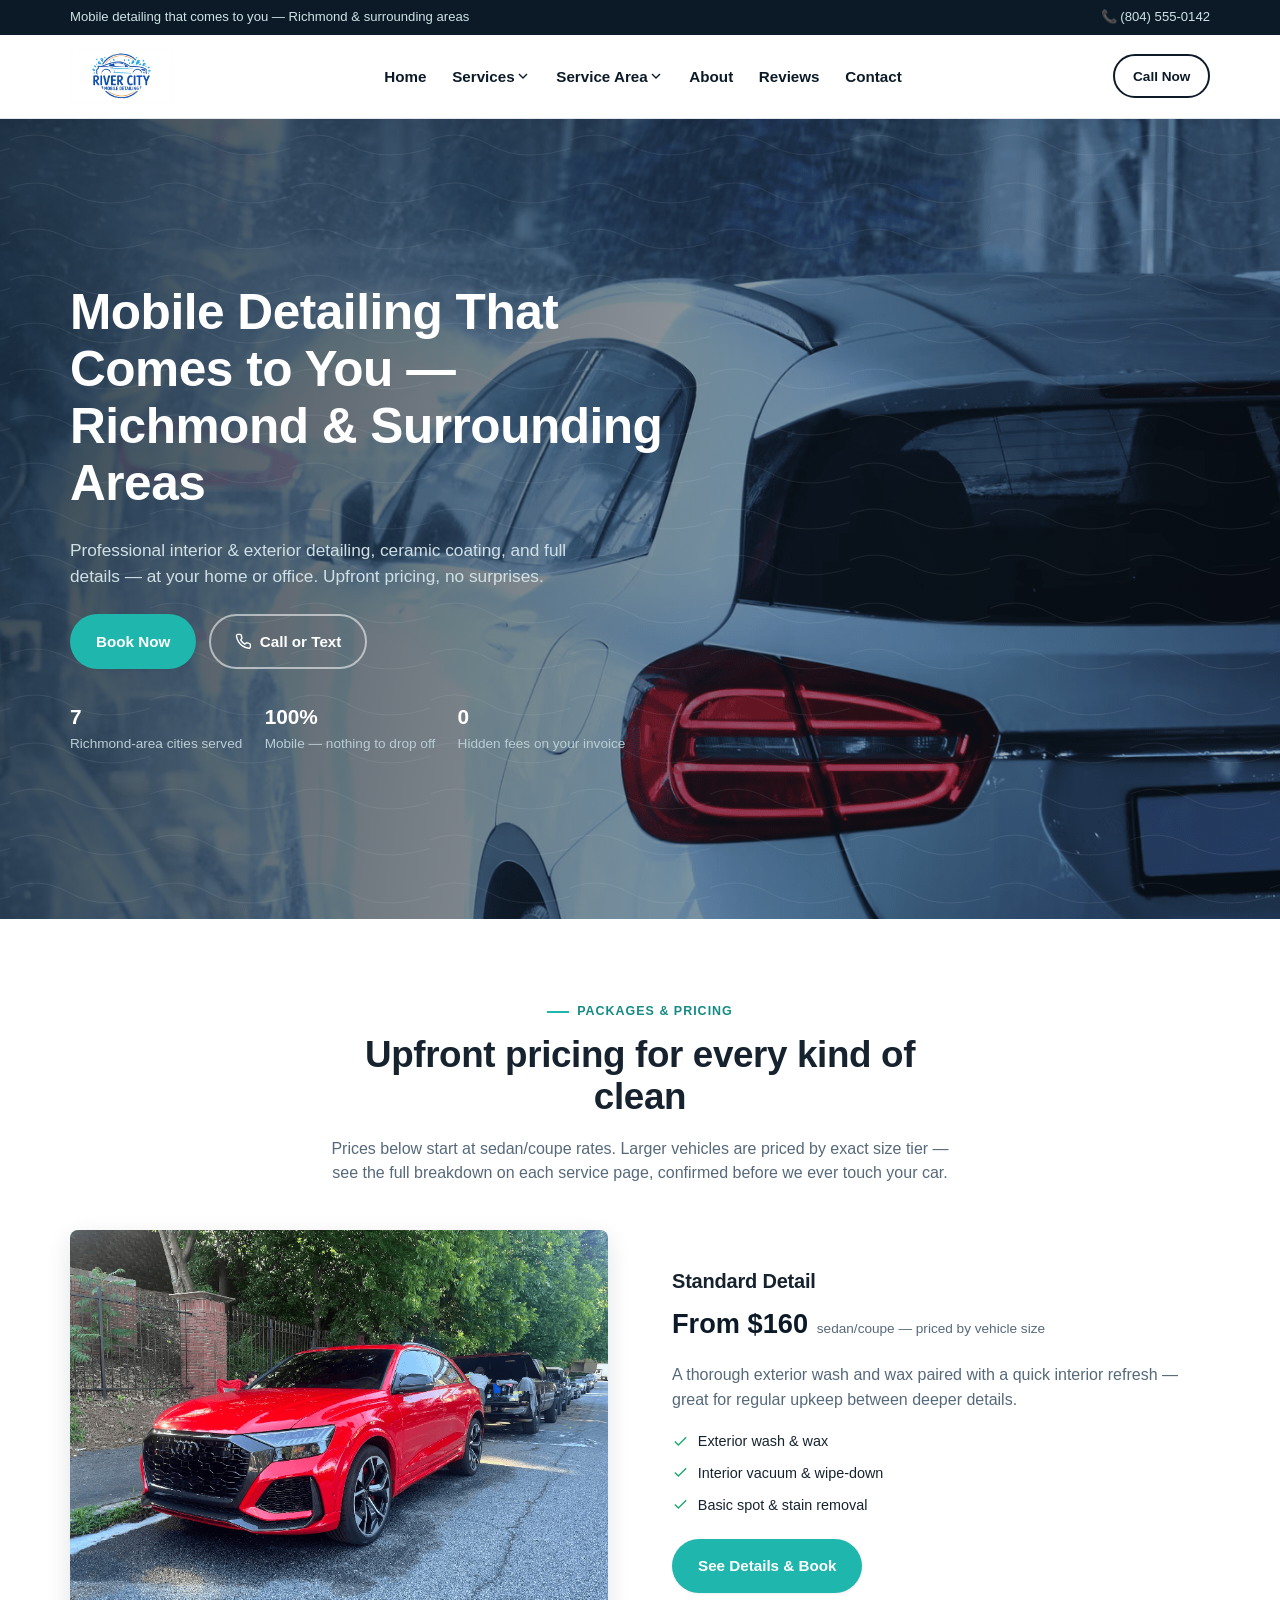
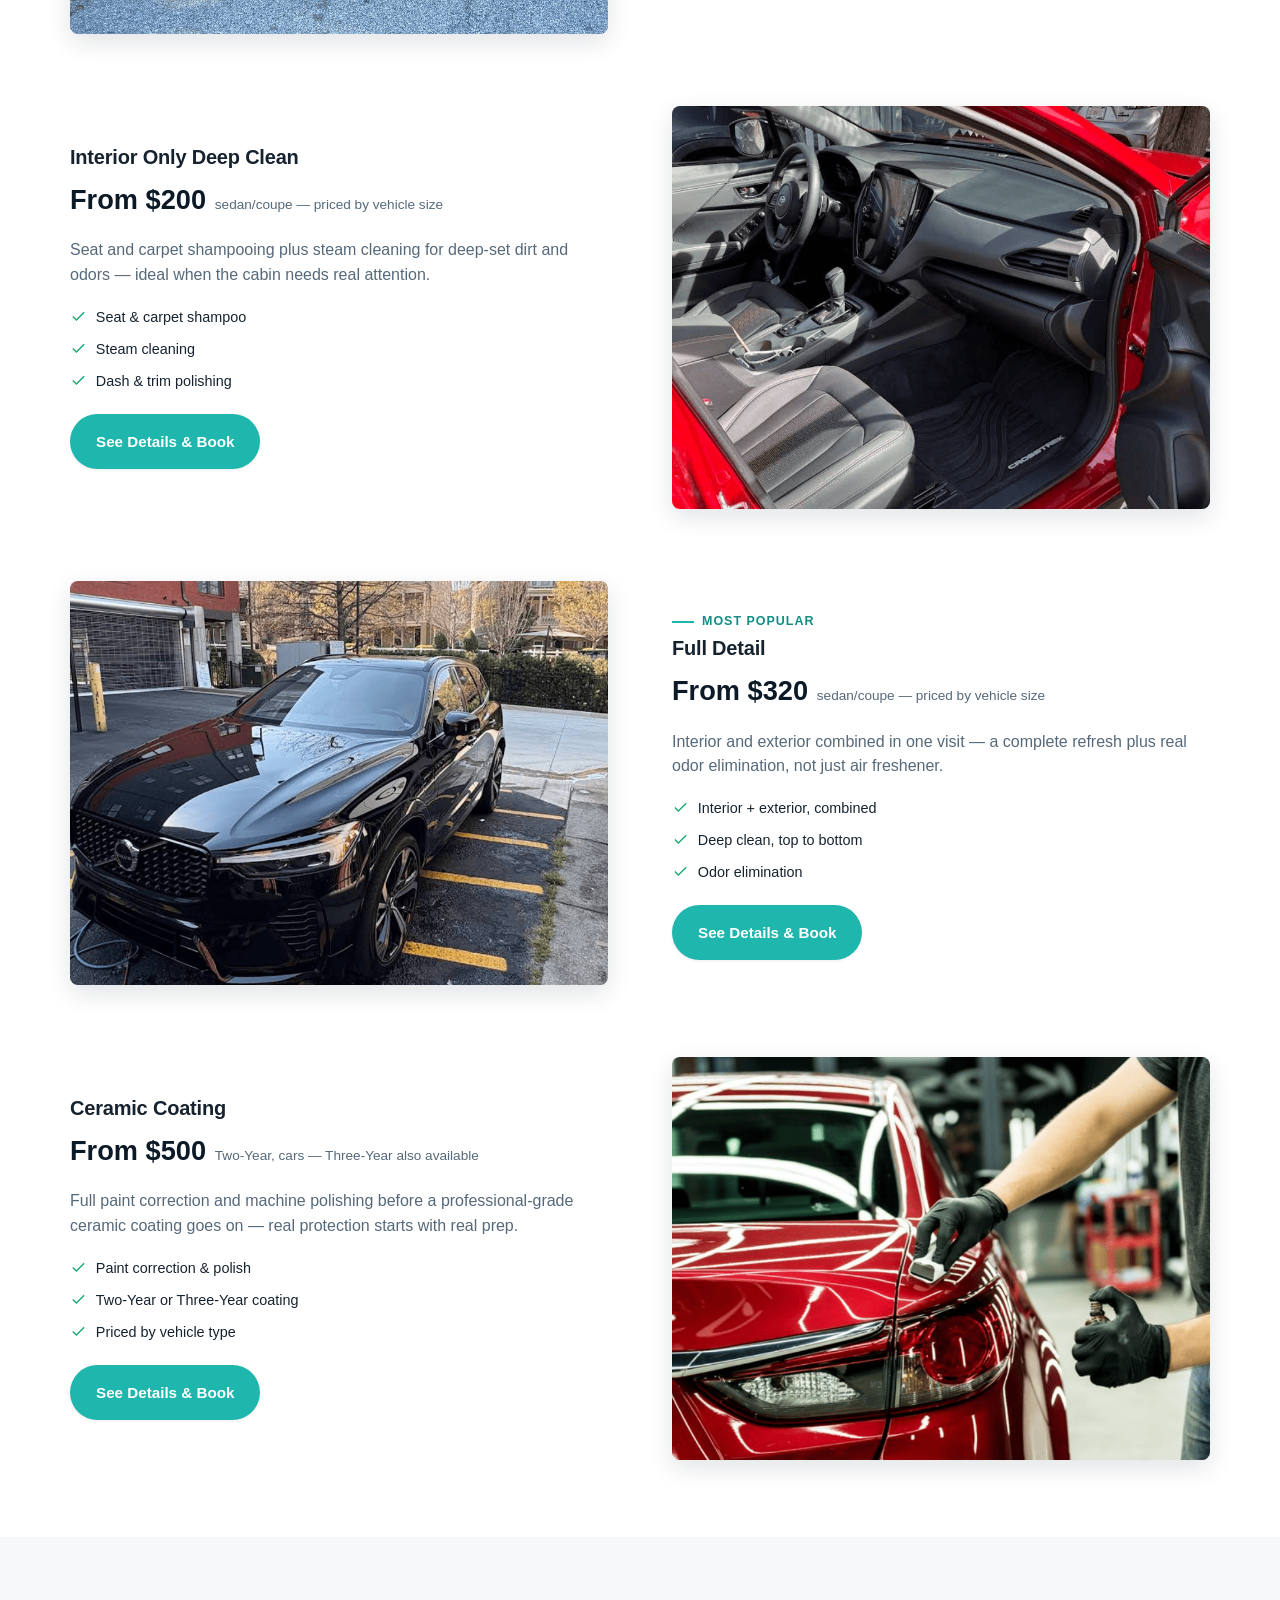
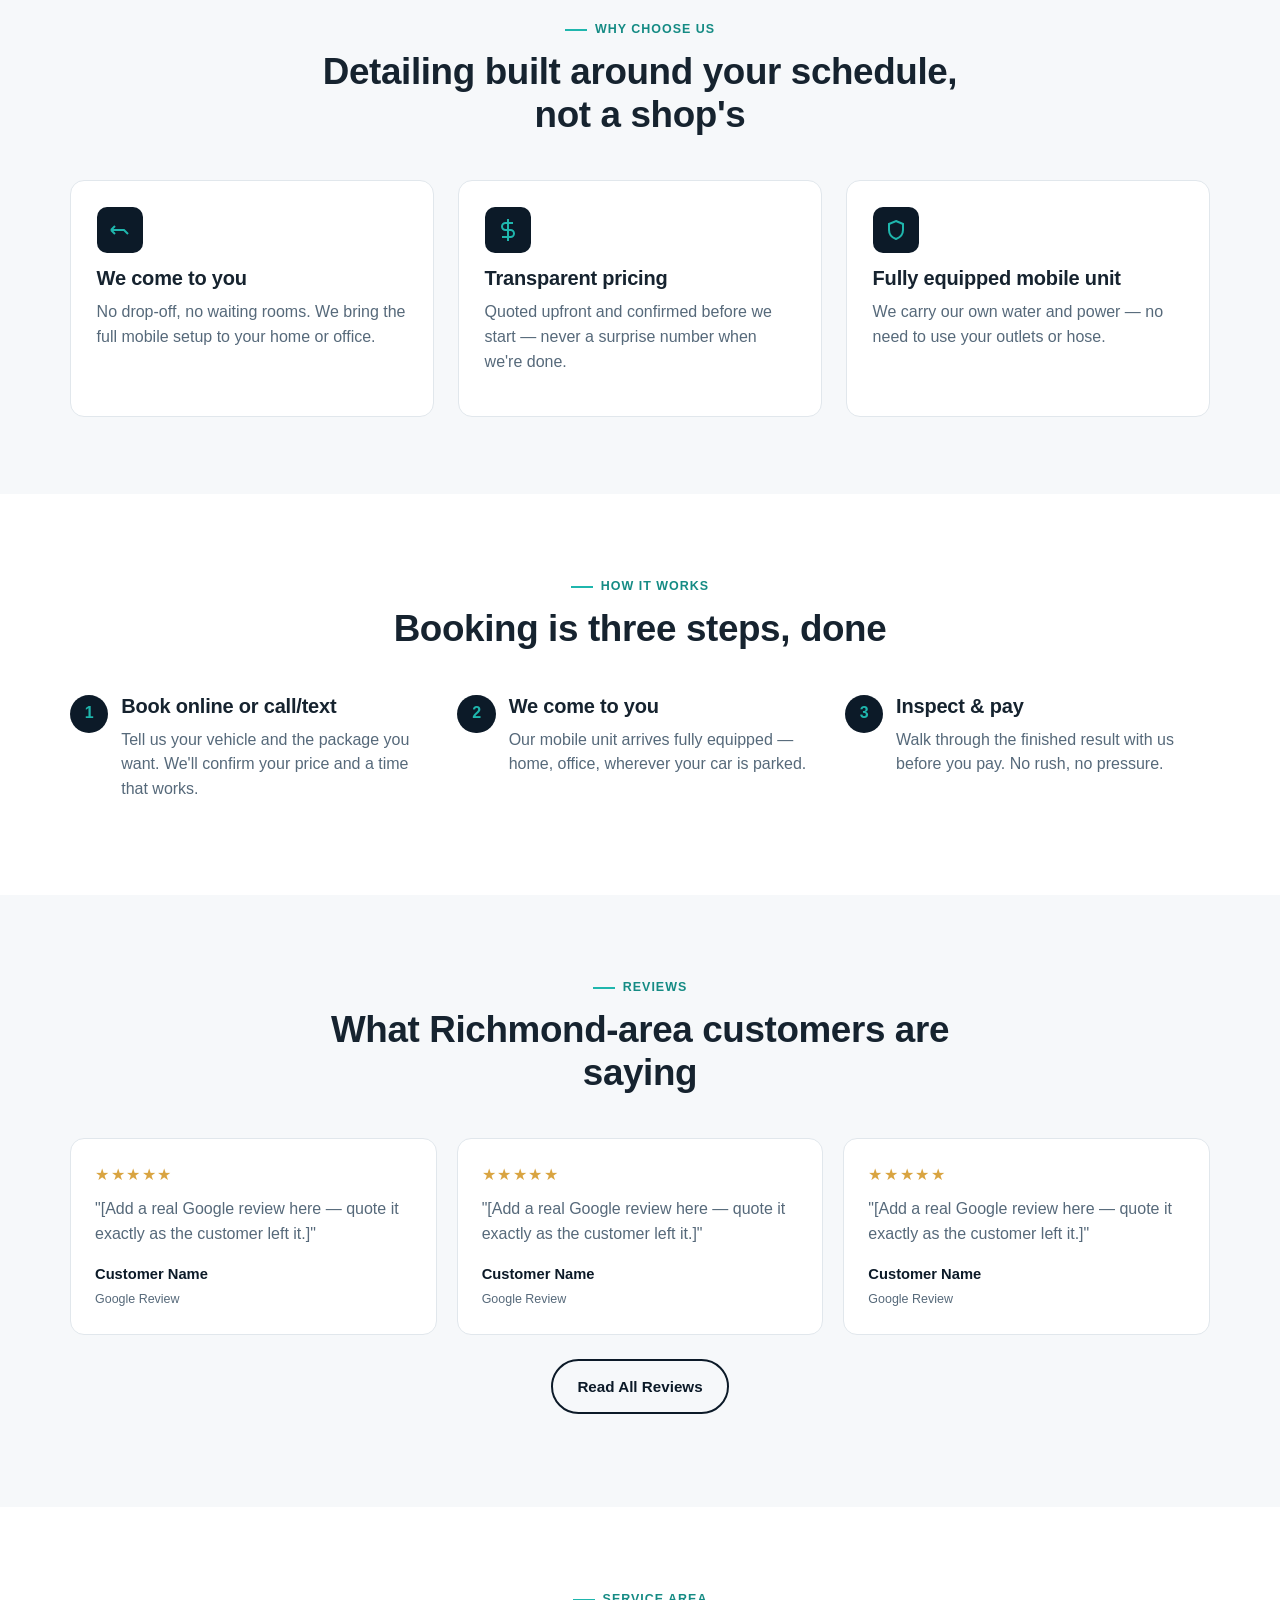
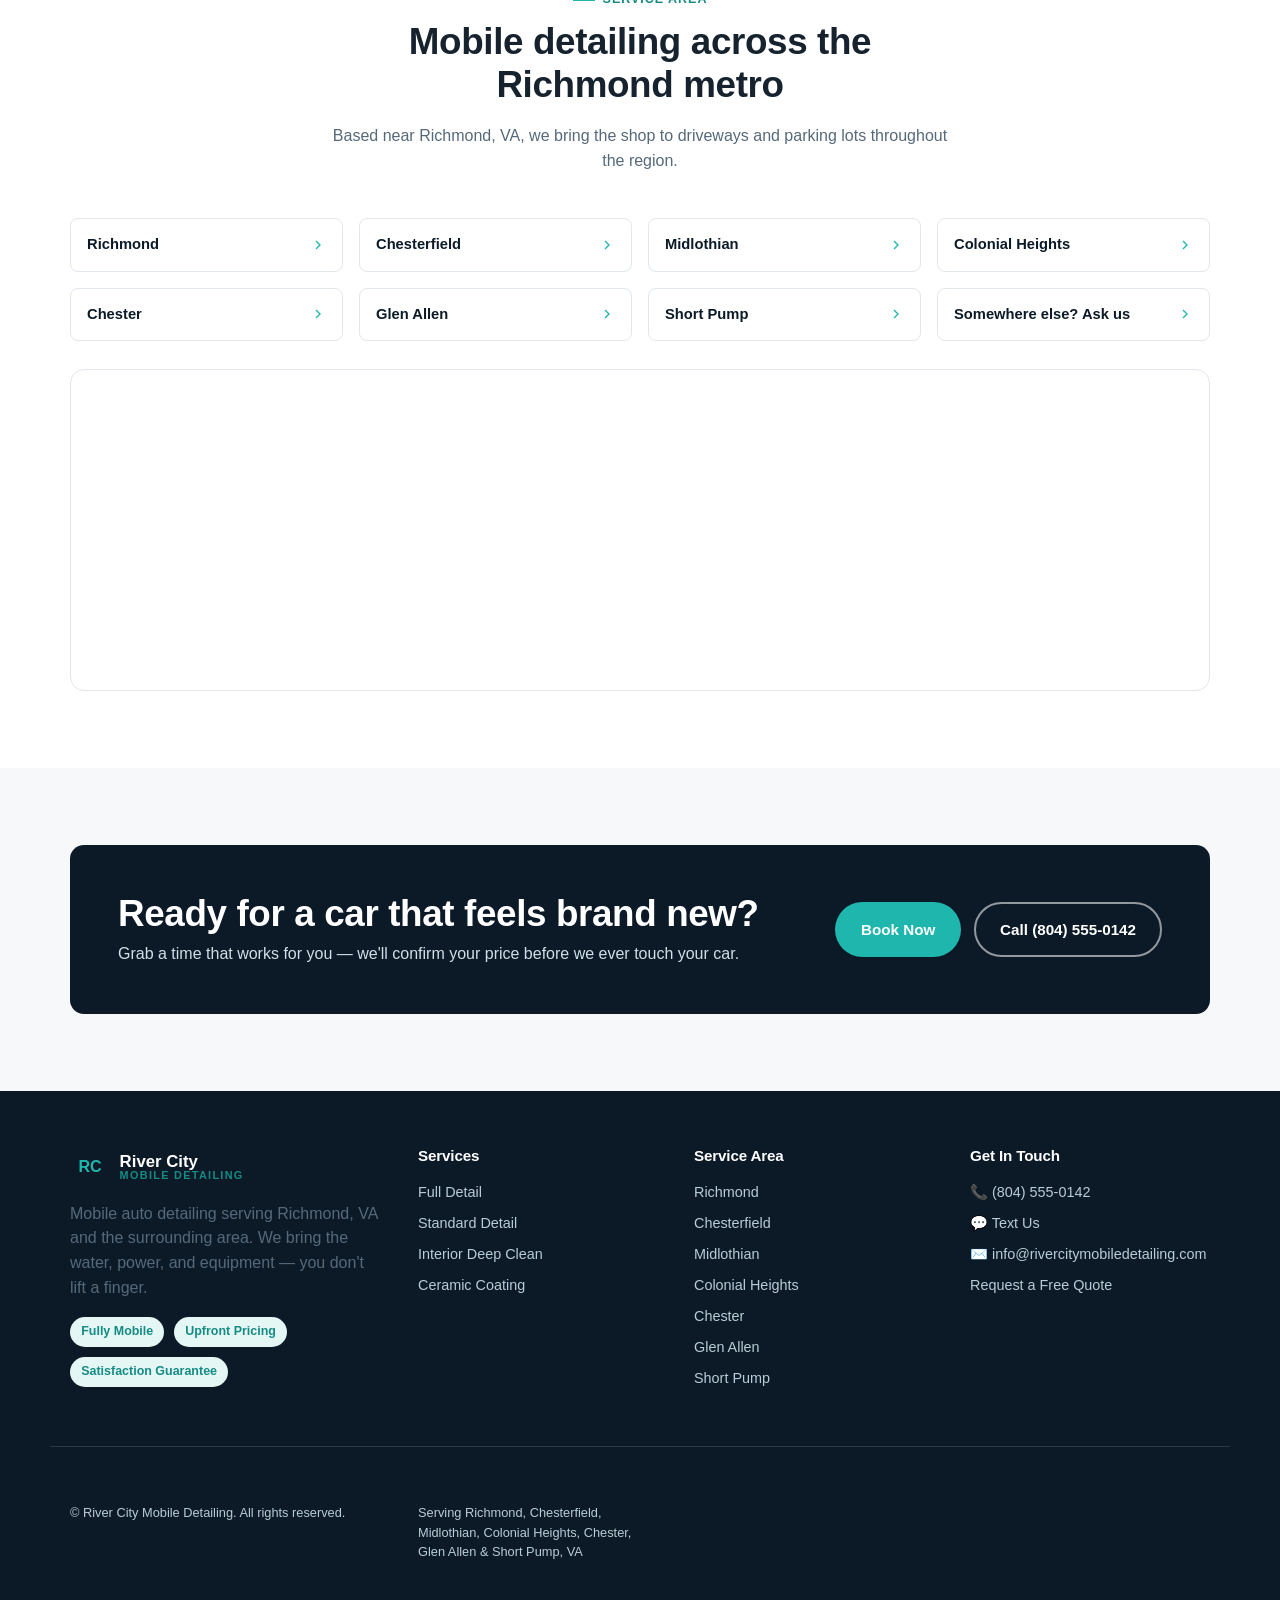
==== commit b7e1df38: "Broaden Richmond SEO coverage + add FAQ/local-business schema sitewide Richmond page (the flagship c" ====
--- a/index.html
+++ b/index.html
@@ -27,7 +27,16 @@
   "image": "https://www.rivercitymobiledetailing.com/images/logo.png",
   "telephone": "+1-804-555-0142",
   "priceRange": "$$",
-  "areaServed": ["Richmond VA", "Chesterfield VA", "Midlothian VA", "Colonial Heights VA", "Chester VA", "Glen Allen VA", "Short Pump VA"],
+  "areaServed": [
+    { "@type": "City", "name": "Richmond", "containedInPlace": { "@type": "AdministrativeArea", "name": "Virginia" } },
+    "Greater Richmond, VA",
+    "Chesterfield VA",
+    "Midlothian VA",
+    "Colonial Heights VA",
+    "Chester VA",
+    "Glen Allen VA",
+    "Short Pump VA"
+  ],
   "makesOffer": [
     { "@type": "Offer", "itemOffered": { "@type": "Service", "name": "Standard Detail" }, "priceCurrency": "USD", "price": "160" },
     { "@type": "Offer", "itemOffered": { "@type": "Service", "name": "Interior Only Deep Clean" }, "priceCurrency": "USD", "price": "200" },
--- a/css/style.css
+++ b/css/style.css
@@ -155,7 +155,14 @@
 .nav-cta { display: flex; flex-direction: column; gap: .6rem; margin-top: 1.25rem; }
 
 .nav-overlay {
-  position: fixed; inset: 0; background: transparent; pointer-events: none; z-index: 105;
+  /* Must stay below .site-header's own z-index (100) — .site-header is
+     position:sticky with a z-index, which makes it its own stacking
+     context, so .main-nav's z-index:110 only wins *inside* the header.
+     If this overlay's z-index is higher than the header's, it paints on
+     top of the whole header — including the open mobile nav panel — and
+     every tap inside the slide-out menu (Services accordion, Book Now,
+     Text Us, any link) silently hits the overlay instead. */
+  position: fixed; inset: 0; background: transparent; pointer-events: none; z-index: 95;
 }
 .nav-overlay.is-open { pointer-events: auto; }
 
@@ -168,9 +175,18 @@
   .nav-list > li { border-bottom: none; position: relative; }
   .nav-list > li > a, .nav-group-label { padding: .4rem 0; font-size: .95rem; cursor: pointer; }
   .nav-sub {
+    /* No margin-top here on purpose: a gap between the trigger and this
+       dropdown is dead space the pointer has to cross. Since .nav-sub
+       is a child of .nav-group, hovering the dropdown itself keeps
+       .nav-group:hover true — but only once the cursor is over one of
+       the two boxes. A margin-top created ~10px of empty space between
+       them where the pointer was over neither, so moving the mouse down
+       toward "Full Detail" etc. dropped the hover state and slammed the
+       menu shut before you could click anything. Flush + its own
+       padding below removes that gap entirely. */
     position: absolute; top: 100%; left: 50%; transform: translateX(-50%);
     background: var(--surface); border: 1px solid var(--border); border-radius: var(--radius-sm);
-    box-shadow: var(--shadow-md); min-width: 230px; padding: .5rem; margin-top: .6rem;
+    box-shadow: var(--shadow-md); min-width: 230px; padding: .5rem;
   }
   .nav-group:hover .nav-sub, .nav-group.is-open .nav-sub { display: block; }
   .nav-sub li a { border-radius: 6px; padding: .6rem .7rem; }
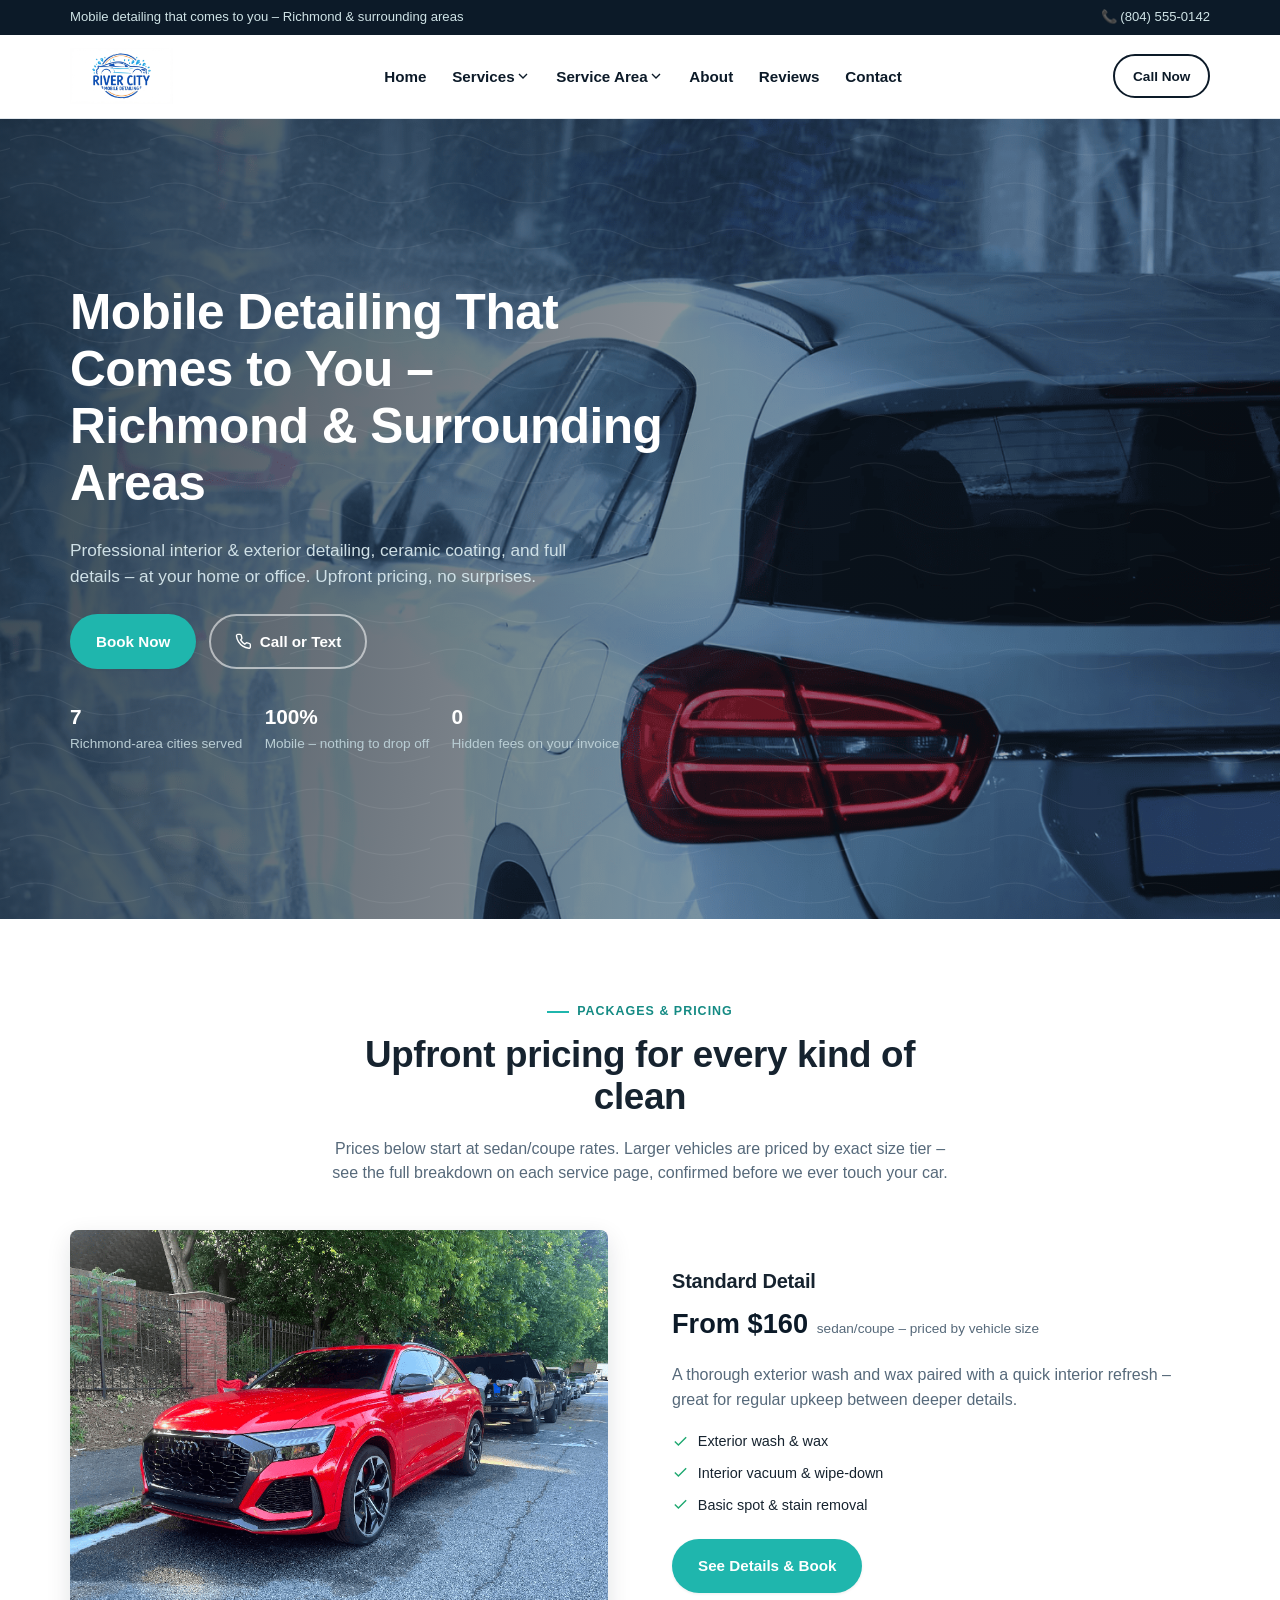
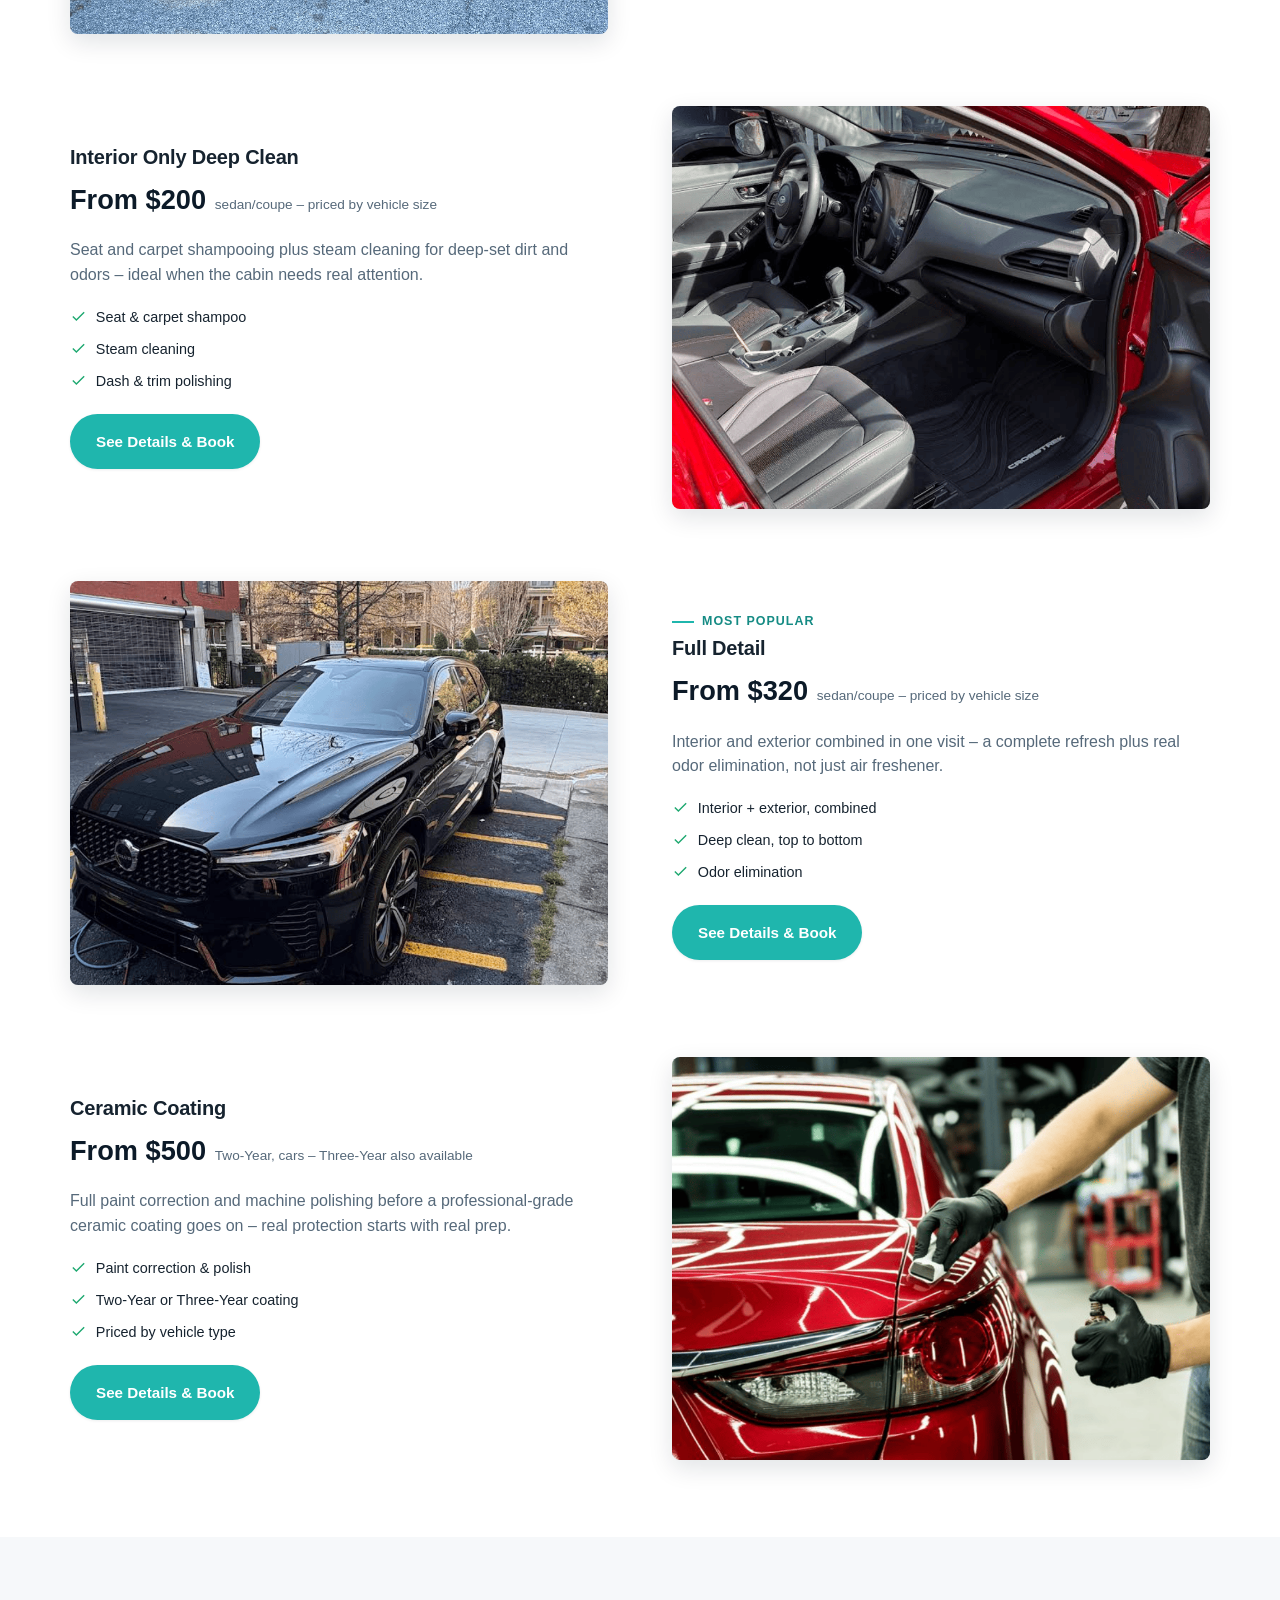
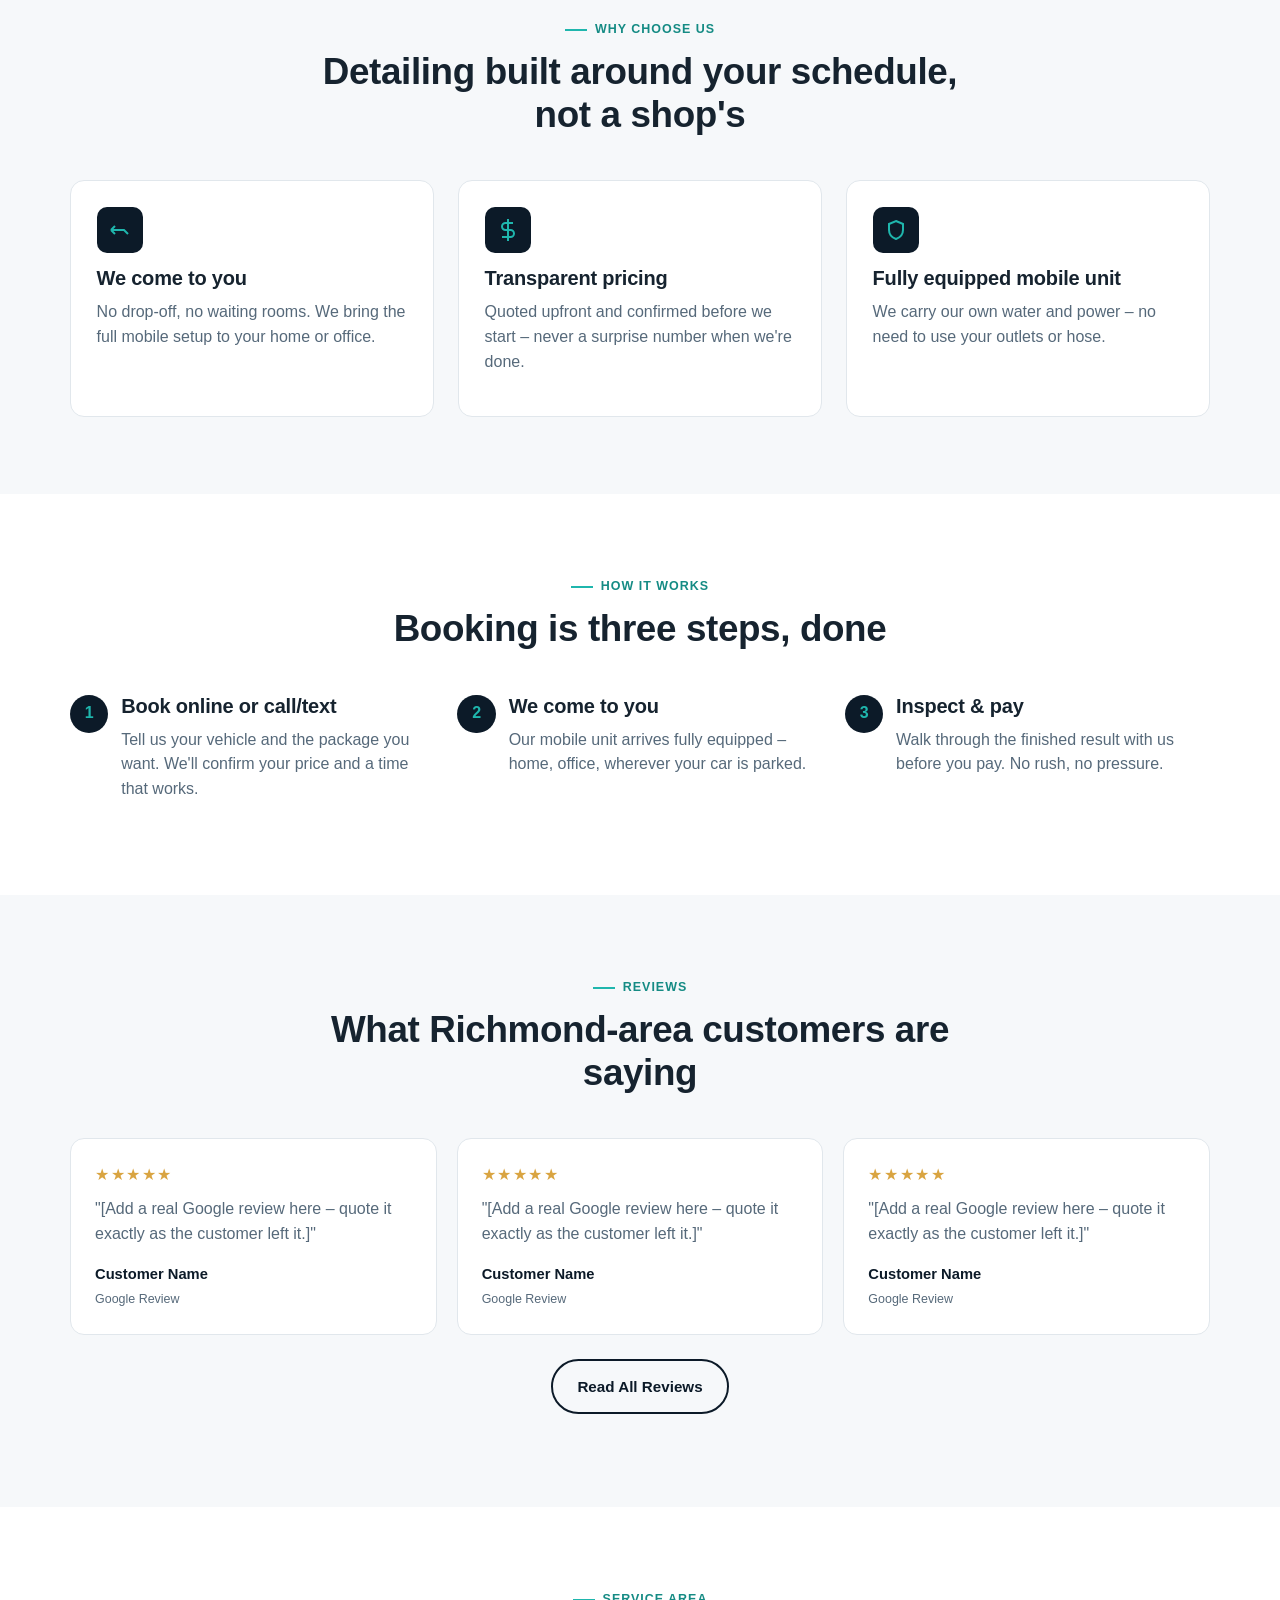
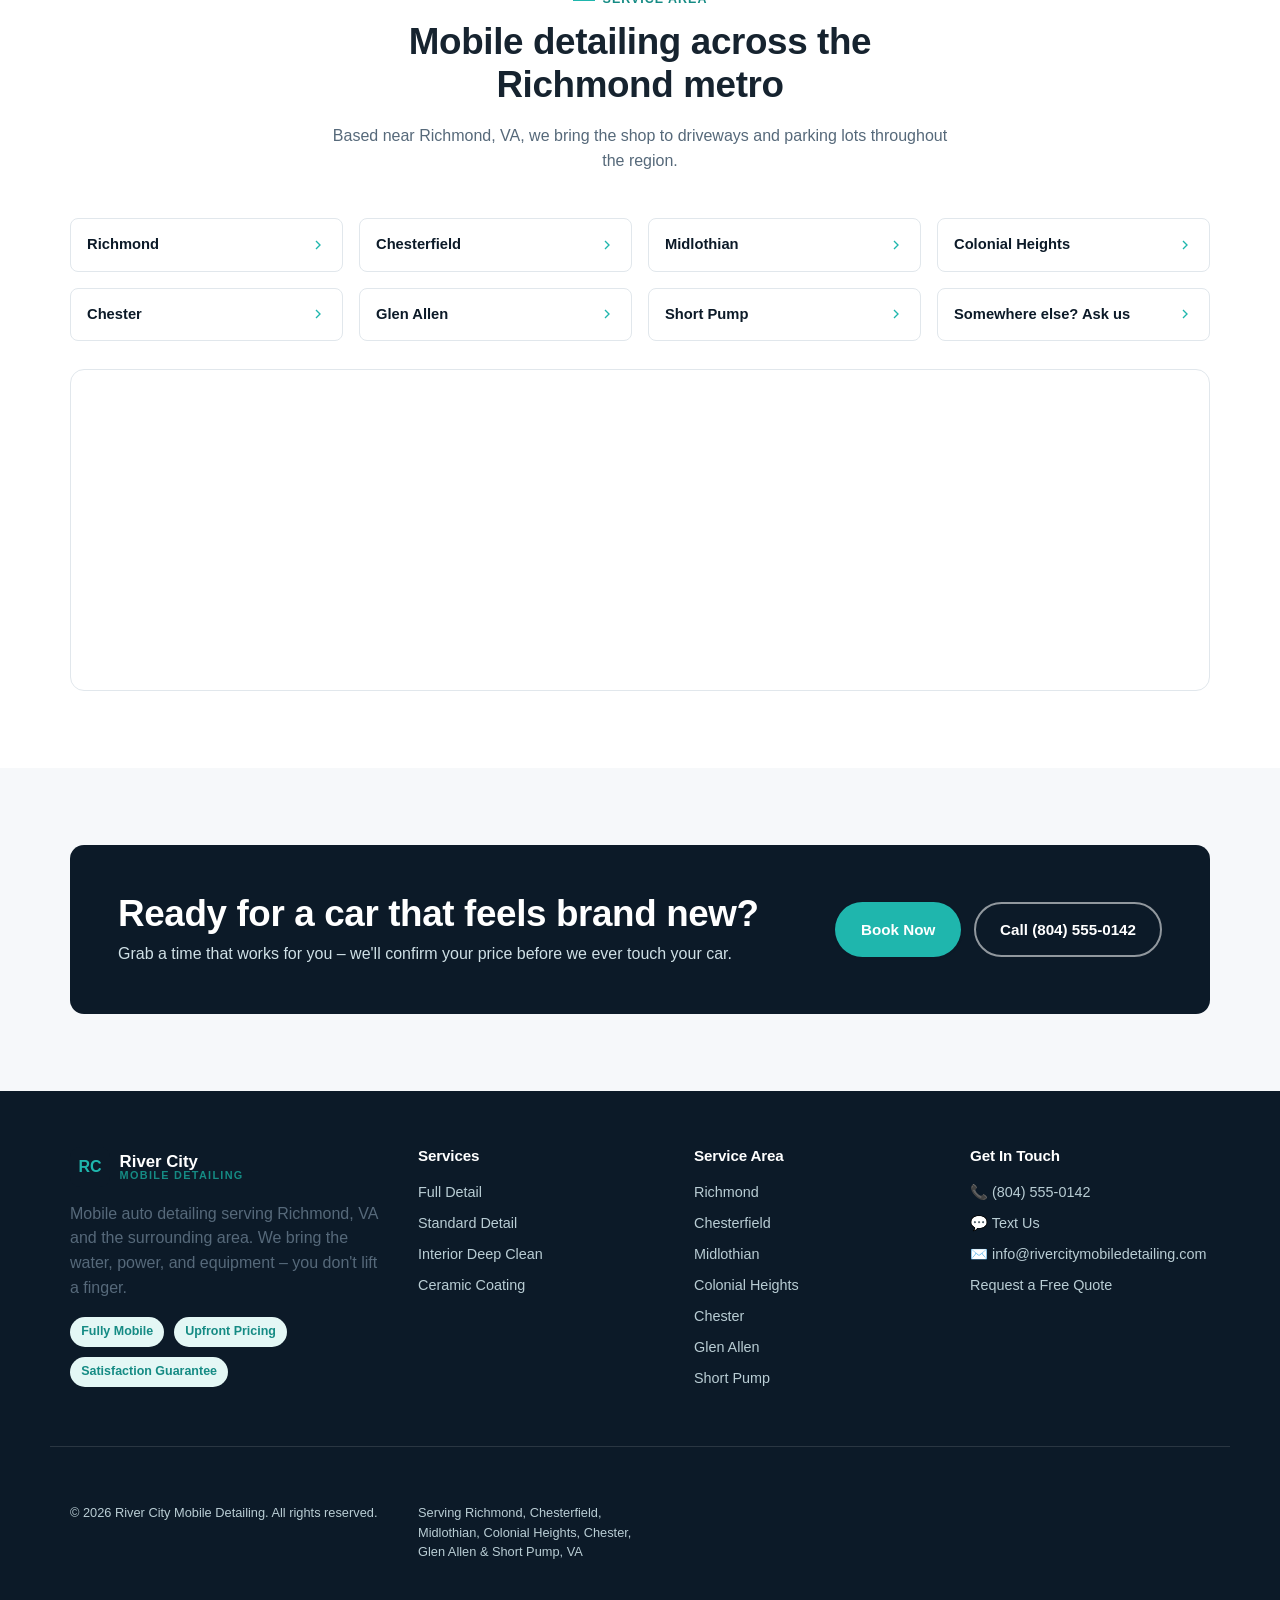
==== commit de1207b5: "Replace em dash (—) with en dash (–) sitewide (house style) Applies to all HTML/CSS/JS/README/llms.t" ====
--- a/index.html
+++ b/index.html
@@ -23,7 +23,7 @@
   "@context": "https://schema.org",
   "@type": "AutoDetailing",
   "name": "River City Mobile Detailing",
-  "description": "Mobile car detailing serving Richmond, VA and the surrounding area — interior and exterior detailing, ceramic coating, and full details at your home or office.",
+  "description": "Mobile car detailing serving Richmond, VA and the surrounding area – interior and exterior detailing, ceramic coating, and full details at your home or office.",
   "image": "https://www.rivercitymobiledetailing.com/images/logo.png",
   "telephone": "+1-804-555-0142",
   "priceRange": "$$",
@@ -52,7 +52,7 @@
 
 <div class="utility-bar">
   <div class="container">
-    <span>Mobile detailing that comes to you — Richmond &amp; surrounding areas</span>
+    <span>Mobile detailing that comes to you – Richmond &amp; surrounding areas</span>
     <a href="tel:+18045550142">📞 (804) 555-0142</a>
   </div>
 </div>
@@ -113,8 +113,8 @@
   <section class="hero">
     <div class="container">
       <div>
-        <h1>Mobile Detailing That Comes to You — Richmond &amp; Surrounding Areas</h1>
-        <p class="lede">Professional interior &amp; exterior detailing, ceramic coating, and full details — at your home or office. Upfront pricing, no surprises.</p>
+        <h1>Mobile Detailing That Comes to You – Richmond &amp; Surrounding Areas</h1>
+        <p class="lede">Professional interior &amp; exterior detailing, ceramic coating, and full details – at your home or office. Upfront pricing, no surprises.</p>
         <div class="hero-ctas">
           <a class="btn btn-primary" href="contact.html">Book Now</a>
           <a class="btn btn-ghost" href="tel:+18045550142">
@@ -124,7 +124,7 @@
         </div>
         <div class="hero-trust">
           <div><strong>7</strong>Richmond-area cities served</div>
-          <div><strong>100%</strong>Mobile — nothing to drop off</div>
+          <div><strong>100%</strong>Mobile – nothing to drop off</div>
           <div><strong>0</strong>Hidden fees on your invoice</div>
         </div>
       </div>
@@ -136,7 +136,7 @@
       <div class="section-head center">
         <span class="eyebrow">Packages &amp; Pricing</span>
         <h2>Upfront pricing for every kind of clean</h2>
-        <p>Prices below start at sedan/coupe rates. Larger vehicles are priced by exact size tier — see the full breakdown on each service page, confirmed before we ever touch your car.</p>
+        <p>Prices below start at sedan/coupe rates. Larger vehicles are priced by exact size tier – see the full breakdown on each service page, confirmed before we ever touch your car.</p>
       </div>
       <div class="service-rows">
 
@@ -149,8 +149,8 @@
           </div>
           <div class="service-row-body">
             <h3>Standard Detail</h3>
-            <div class="service-row-price"><strong>From $160</strong><span>sedan/coupe — priced by vehicle size</span></div>
-            <p>A thorough exterior wash and wax paired with a quick interior refresh — great for regular upkeep between deeper details.</p>
+            <div class="service-row-price"><strong>From $160</strong><span>sedan/coupe – priced by vehicle size</span></div>
+            <p>A thorough exterior wash and wax paired with a quick interior refresh – great for regular upkeep between deeper details.</p>
             <ul class="package-list">
               <li><svg viewBox="0 0 24 24" fill="none" stroke="currentColor" stroke-width="2"><path d="M20 6L9 17l-5-5"/></svg>Exterior wash &amp; wax</li>
               <li><svg viewBox="0 0 24 24" fill="none" stroke="currentColor" stroke-width="2"><path d="M20 6L9 17l-5-5"/></svg>Interior vacuum &amp; wipe-down</li>
@@ -171,8 +171,8 @@
           </div>
           <div class="service-row-body">
             <h3>Interior Only Deep Clean</h3>
-            <div class="service-row-price"><strong>From $200</strong><span>sedan/coupe — priced by vehicle size</span></div>
-            <p>Seat and carpet shampooing plus steam cleaning for deep-set dirt and odors — ideal when the cabin needs real attention.</p>
+            <div class="service-row-price"><strong>From $200</strong><span>sedan/coupe – priced by vehicle size</span></div>
+            <p>Seat and carpet shampooing plus steam cleaning for deep-set dirt and odors – ideal when the cabin needs real attention.</p>
             <ul class="package-list">
               <li><svg viewBox="0 0 24 24" fill="none" stroke="currentColor" stroke-width="2"><path d="M20 6L9 17l-5-5"/></svg>Seat &amp; carpet shampoo</li>
               <li><svg viewBox="0 0 24 24" fill="none" stroke="currentColor" stroke-width="2"><path d="M20 6L9 17l-5-5"/></svg>Steam cleaning</li>
@@ -194,8 +194,8 @@
           <div class="service-row-body">
             <span class="eyebrow" style="margin-bottom:.35rem">Most Popular</span>
             <h3>Full Detail</h3>
-            <div class="service-row-price"><strong>From $320</strong><span>sedan/coupe — priced by vehicle size</span></div>
-            <p>Interior and exterior combined in one visit — a complete refresh plus real odor elimination, not just air freshener.</p>
+            <div class="service-row-price"><strong>From $320</strong><span>sedan/coupe – priced by vehicle size</span></div>
+            <p>Interior and exterior combined in one visit – a complete refresh plus real odor elimination, not just air freshener.</p>
             <ul class="package-list">
               <li><svg viewBox="0 0 24 24" fill="none" stroke="currentColor" stroke-width="2"><path d="M20 6L9 17l-5-5"/></svg>Interior + exterior, combined</li>
               <li><svg viewBox="0 0 24 24" fill="none" stroke="currentColor" stroke-width="2"><path d="M20 6L9 17l-5-5"/></svg>Deep clean, top to bottom</li>
@@ -216,8 +216,8 @@
           </div>
           <div class="service-row-body">
             <h3>Ceramic Coating</h3>
-            <div class="service-row-price"><strong>From $500</strong><span>Two-Year, cars — Three-Year also available</span></div>
-            <p>Full paint correction and machine polishing before a professional-grade ceramic coating goes on — real protection starts with real prep.</p>
+            <div class="service-row-price"><strong>From $500</strong><span>Two-Year, cars – Three-Year also available</span></div>
+            <p>Full paint correction and machine polishing before a professional-grade ceramic coating goes on – real protection starts with real prep.</p>
             <ul class="package-list">
               <li><svg viewBox="0 0 24 24" fill="none" stroke="currentColor" stroke-width="2"><path d="M20 6L9 17l-5-5"/></svg>Paint correction &amp; polish</li>
               <li><svg viewBox="0 0 24 24" fill="none" stroke="currentColor" stroke-width="2"><path d="M20 6L9 17l-5-5"/></svg>Two-Year or Three-Year coating</li>
@@ -248,12 +248,12 @@
         <div class="feature-card">
           <div class="feature-icon"><svg viewBox="0 0 24 24" fill="none" stroke="currentColor" stroke-width="2"><path d="M12 1v22M17 5H9.5a3.5 3.5 0 0 0 0 7h5a3.5 3.5 0 0 1 0 7H6"/></svg></div>
           <h3>Transparent pricing</h3>
-          <p>Quoted upfront and confirmed before we start — never a surprise number when we're done.</p>
+          <p>Quoted upfront and confirmed before we start – never a surprise number when we're done.</p>
         </div>
         <div class="feature-card">
           <div class="feature-icon"><svg viewBox="0 0 24 24" fill="none" stroke="currentColor" stroke-width="2"><path d="M12 3l7 3v6c0 4.5-3 7.5-7 9-4-1.5-7-4.5-7-9V6l7-3Z"/></svg></div>
           <h3>Fully equipped mobile unit</h3>
-          <p>We carry our own water and power — no need to use your outlets or hose.</p>
+          <p>We carry our own water and power – no need to use your outlets or hose.</p>
         </div>
       </div>
     </div>
@@ -272,7 +272,7 @@
         </div>
         <div class="step">
           <h3>We come to you</h3>
-          <p>Our mobile unit arrives fully equipped — home, office, wherever your car is parked.</p>
+          <p>Our mobile unit arrives fully equipped – home, office, wherever your car is parked.</p>
         </div>
         <div class="step">
           <h3>Inspect &amp; pay</h3>
@@ -292,19 +292,19 @@
       <div class="reviews-grid">
         <div class="review-card">
           <div class="stars">★★★★★</div>
-          <p>"[Add a real Google review here — quote it exactly as the customer left it.]"</p>
+          <p>"[Add a real Google review here – quote it exactly as the customer left it.]"</p>
           <span class="review-name">Customer Name</span>
           <span class="review-source">Google Review</span>
         </div>
         <div class="review-card">
           <div class="stars">★★★★★</div>
-          <p>"[Add a real Google review here — quote it exactly as the customer left it.]"</p>
+          <p>"[Add a real Google review here – quote it exactly as the customer left it.]"</p>
           <span class="review-name">Customer Name</span>
           <span class="review-source">Google Review</span>
         </div>
         <div class="review-card">
           <div class="stars">★★★★★</div>
-          <p>"[Add a real Google review here — quote it exactly as the customer left it.]"</p>
+          <p>"[Add a real Google review here – quote it exactly as the customer left it.]"</p>
           <span class="review-name">Customer Name</span>
           <span class="review-source">Google Review</span>
         </div>
@@ -341,7 +341,7 @@
       <div class="cta-band">
         <div>
           <h2>Ready for a car that feels brand new?</h2>
-          <p>Grab a time that works for you — we'll confirm your price before we ever touch your car.</p>
+          <p>Grab a time that works for you – we'll confirm your price before we ever touch your car.</p>
         </div>
         <div class="hero-ctas">
           <a class="btn btn-primary" href="contact.html">Book Now</a>
@@ -360,7 +360,7 @@
         <span class="logo-mark">RC</span>
         <span class="logo-text"><strong style="color:#fff">River City</strong><span>Mobile Detailing</span></span>
       </div>
-      <p class="muted">Mobile auto detailing serving Richmond, VA and the surrounding area. We bring the water, power, and equipment — you don't lift a finger.</p>
+      <p class="muted">Mobile auto detailing serving Richmond, VA and the surrounding area. We bring the water, power, and equipment – you don't lift a finger.</p>
       <div class="badge-list">
         <span>Fully Mobile</span><span>Upfront Pricing</span><span>Satisfaction Guarantee</span>
       </div>
--- a/css/style.css
+++ b/css/style.css
@@ -1,5 +1,5 @@
 /* ==========================================================================
-   River City Mobile Detailing — design system
+   River City Mobile Detailing – design system
    Mobile-first, zero external UI dependencies, fast-loading.
    Brand hook: Richmond, VA is nicknamed "River City" after the James
    River running through it. We echo that with a subtle topographic
@@ -9,9 +9,9 @@
 
 :root {
   /* Color */
-  --ink: #0c1a28;          /* deep navy — headers, footer, hero */
+  --ink: #0c1a28;          /* deep navy – headers, footer, hero */
   --ink-2: #132a3d;
-  --accent: #1fb6ad;       /* teal — "river" accent, ceramic sheen */
+  --accent: #1fb6ad;       /* teal – "river" accent, ceramic sheen */
   --accent-dark: #158b84;
   --accent-soft: #e4f7f5;
   --gold: #d9a441;         /* small warm highlight for "most popular" etc */
@@ -155,11 +155,11 @@
 .nav-cta { display: flex; flex-direction: column; gap: .6rem; margin-top: 1.25rem; }
 
 .nav-overlay {
-  /* Must stay below .site-header's own z-index (100) — .site-header is
+  /* Must stay below .site-header's own z-index (100) – .site-header is
      position:sticky with a z-index, which makes it its own stacking
      context, so .main-nav's z-index:110 only wins *inside* the header.
      If this overlay's z-index is higher than the header's, it paints on
-     top of the whole header — including the open mobile nav panel — and
+     top of the whole header – including the open mobile nav panel – and
      every tap inside the slide-out menu (Services accordion, Book Now,
      Text Us, any link) silently hits the overlay instead. */
   position: fixed; inset: 0; background: transparent; pointer-events: none; z-index: 95;
@@ -178,7 +178,7 @@
     /* No margin-top here on purpose: a gap between the trigger and this
        dropdown is dead space the pointer has to cross. Since .nav-sub
        is a child of .nav-group, hovering the dropdown itself keeps
-       .nav-group:hover true — but only once the cursor is over one of
+       .nav-group:hover true – but only once the cursor is over one of
        the two boxes. A margin-top created ~10px of empty space between
        them where the pointer was over neither, so moving the mouse down
        toward "Full Detail" etc. dropped the hover state and slammed the
